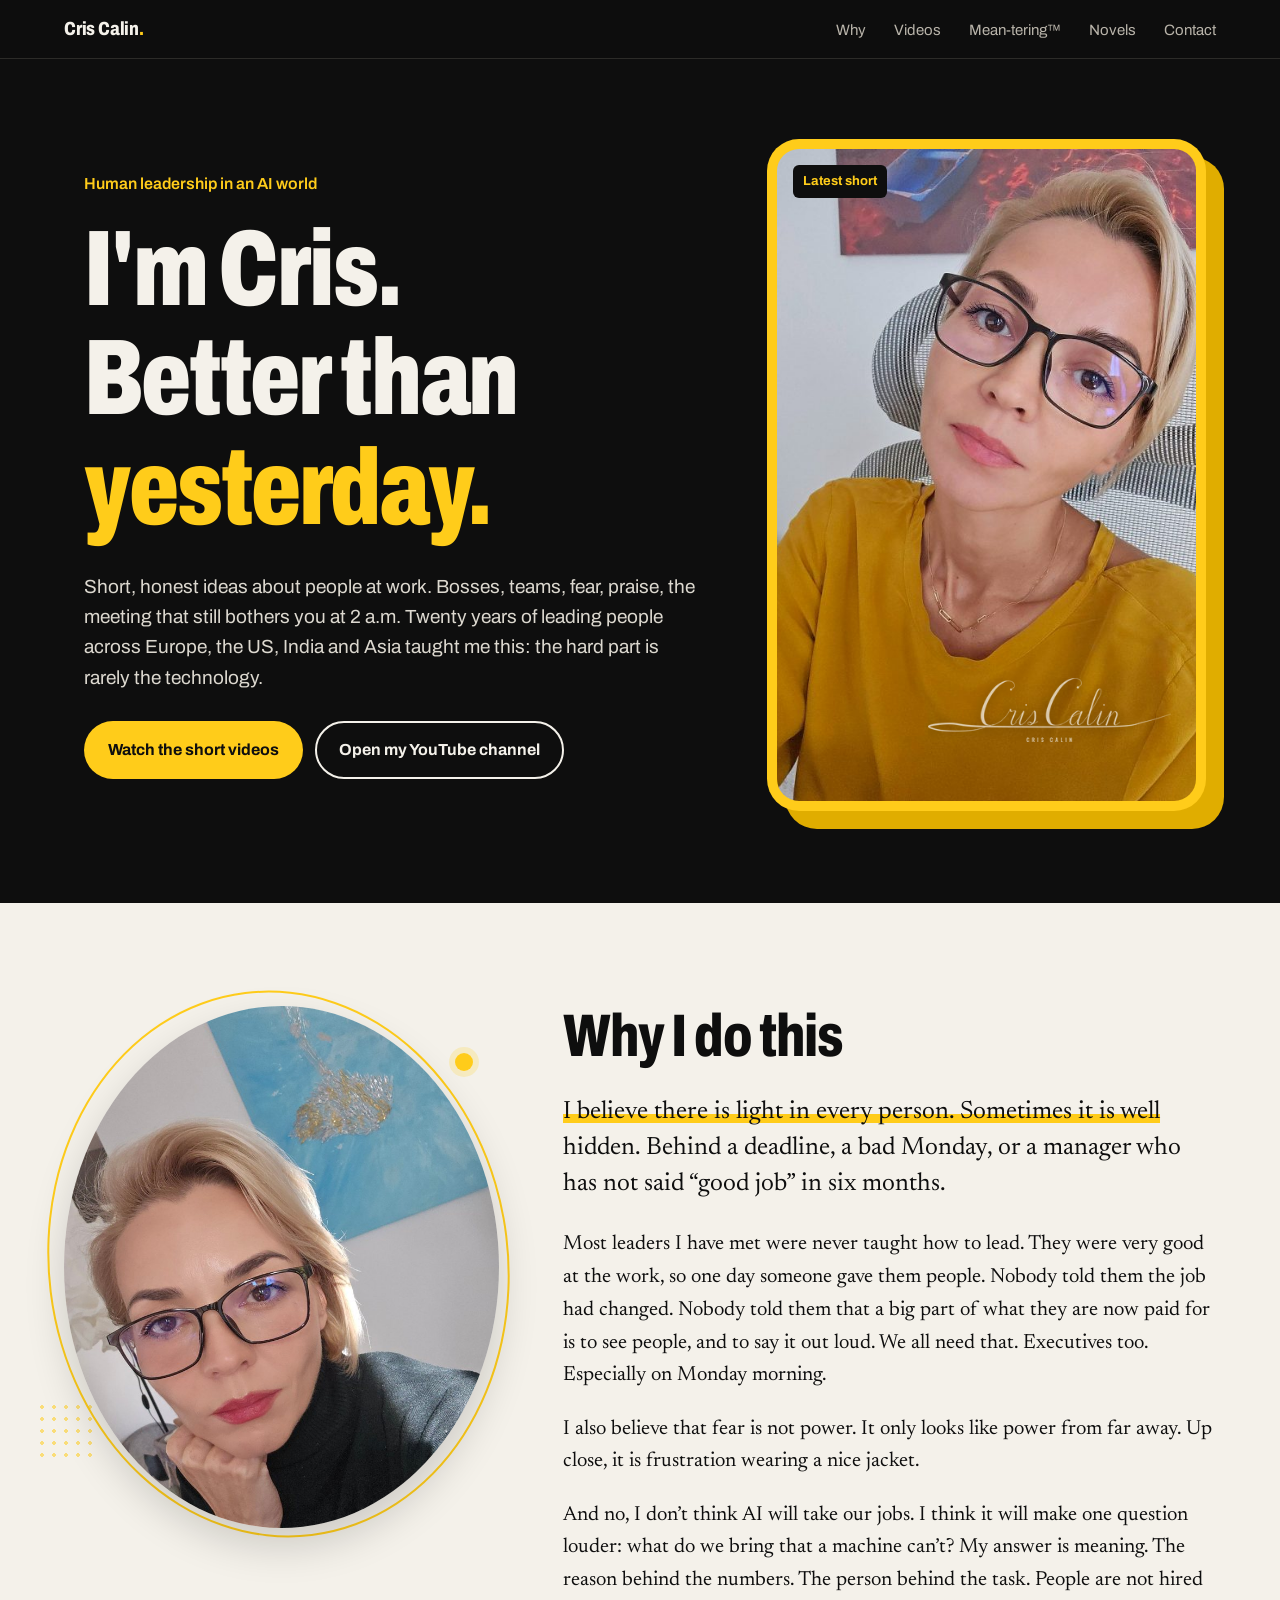
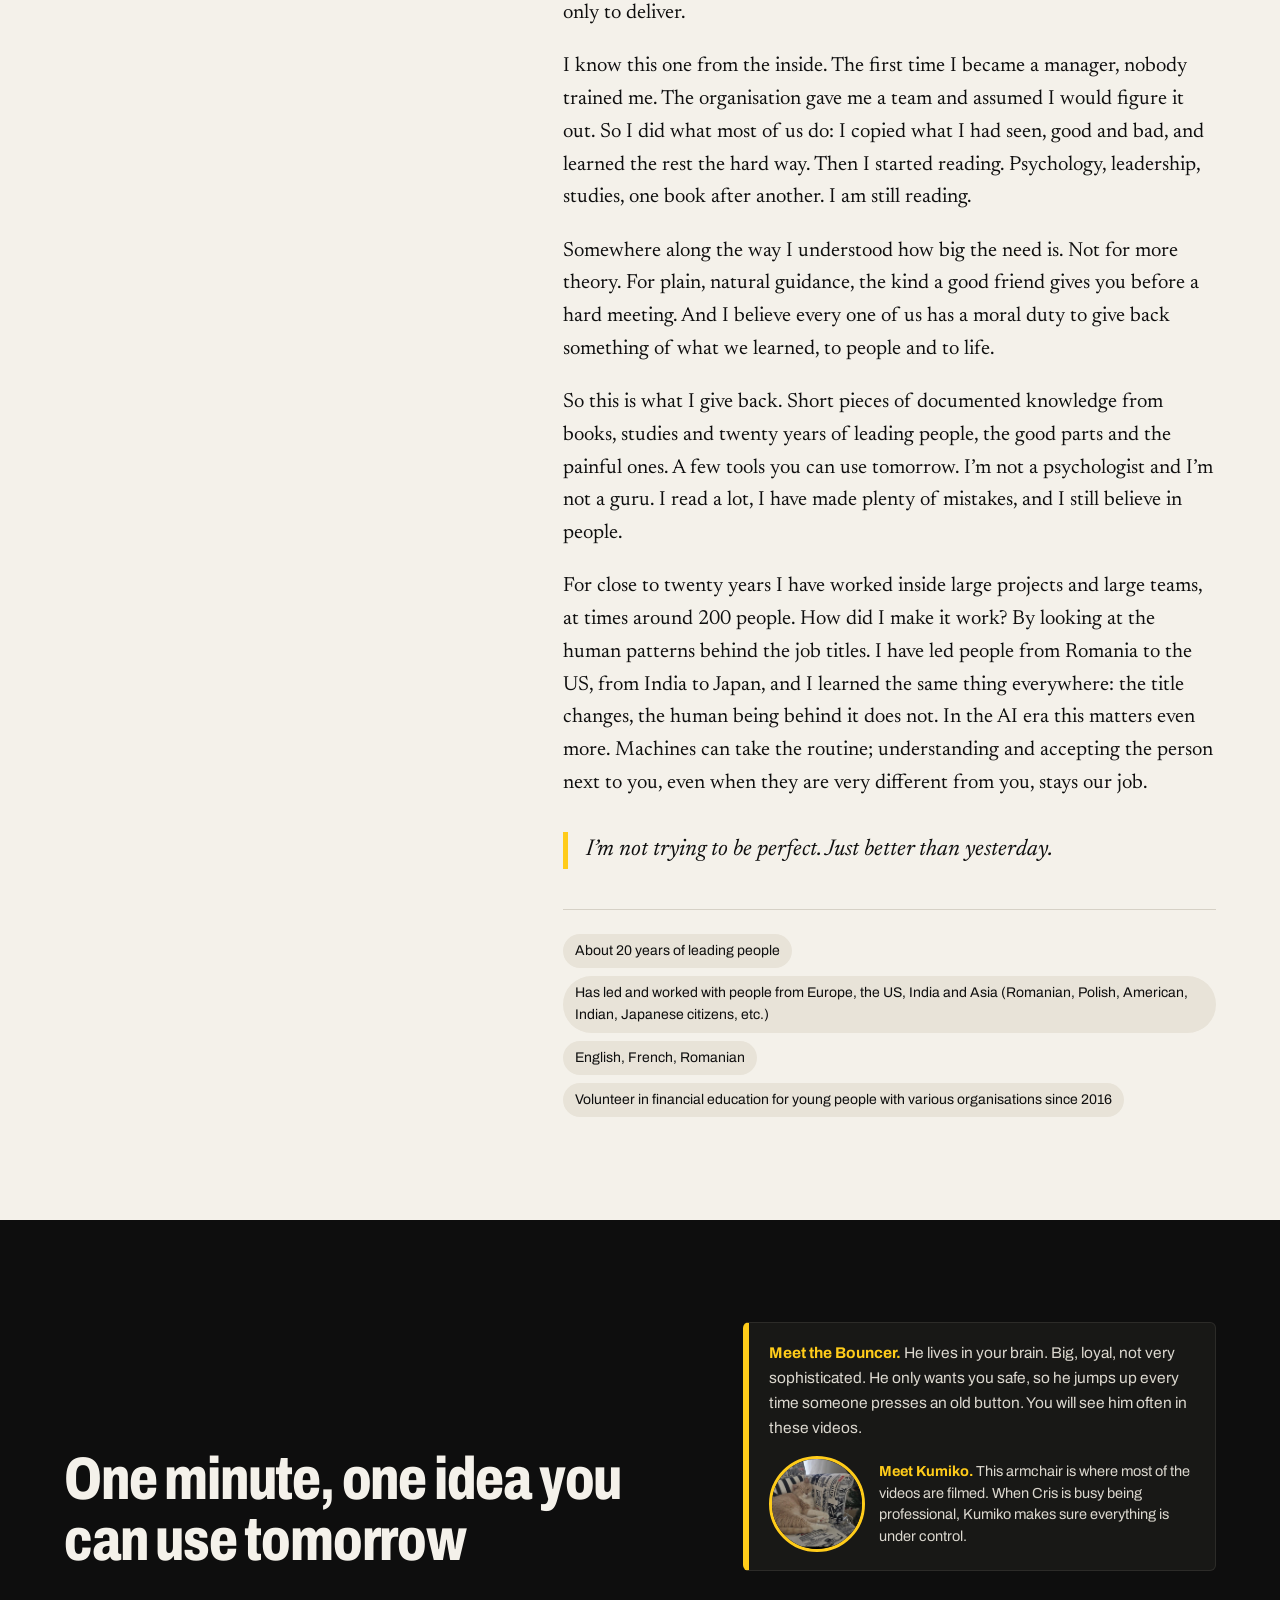
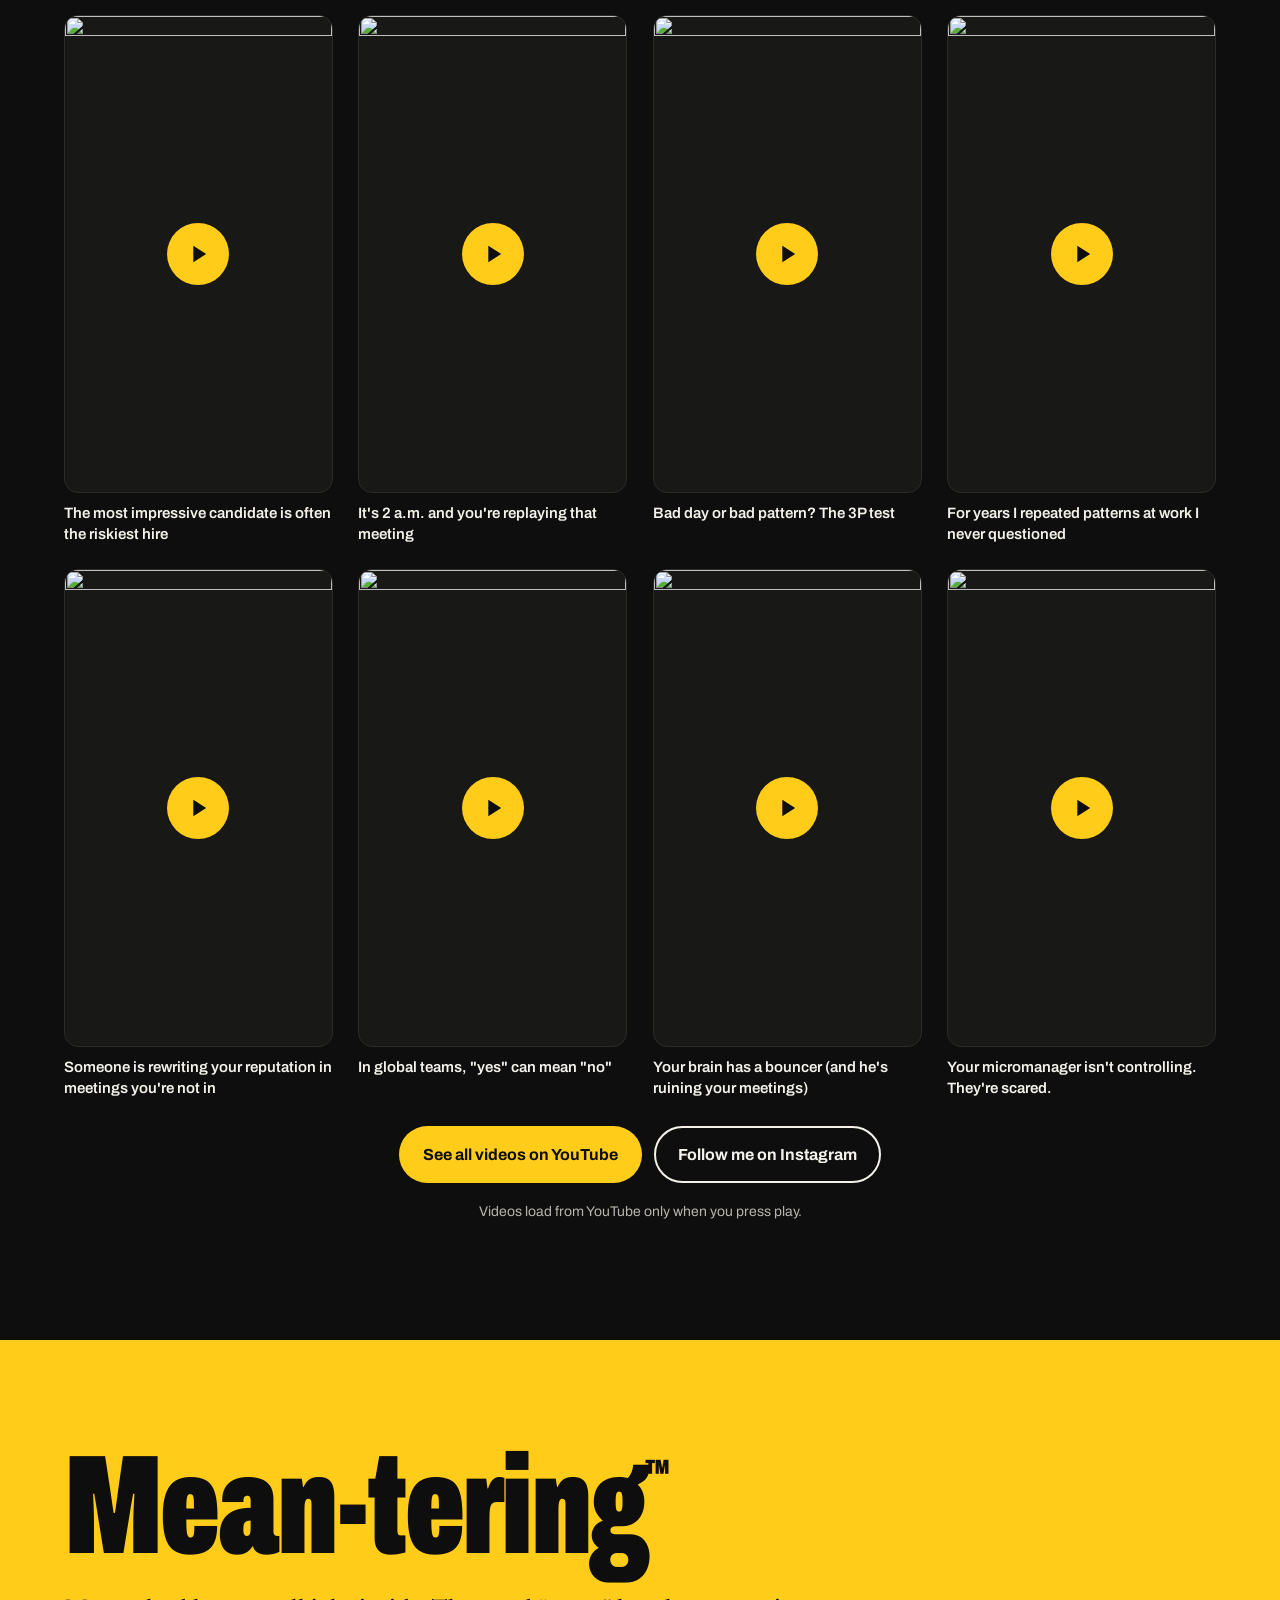
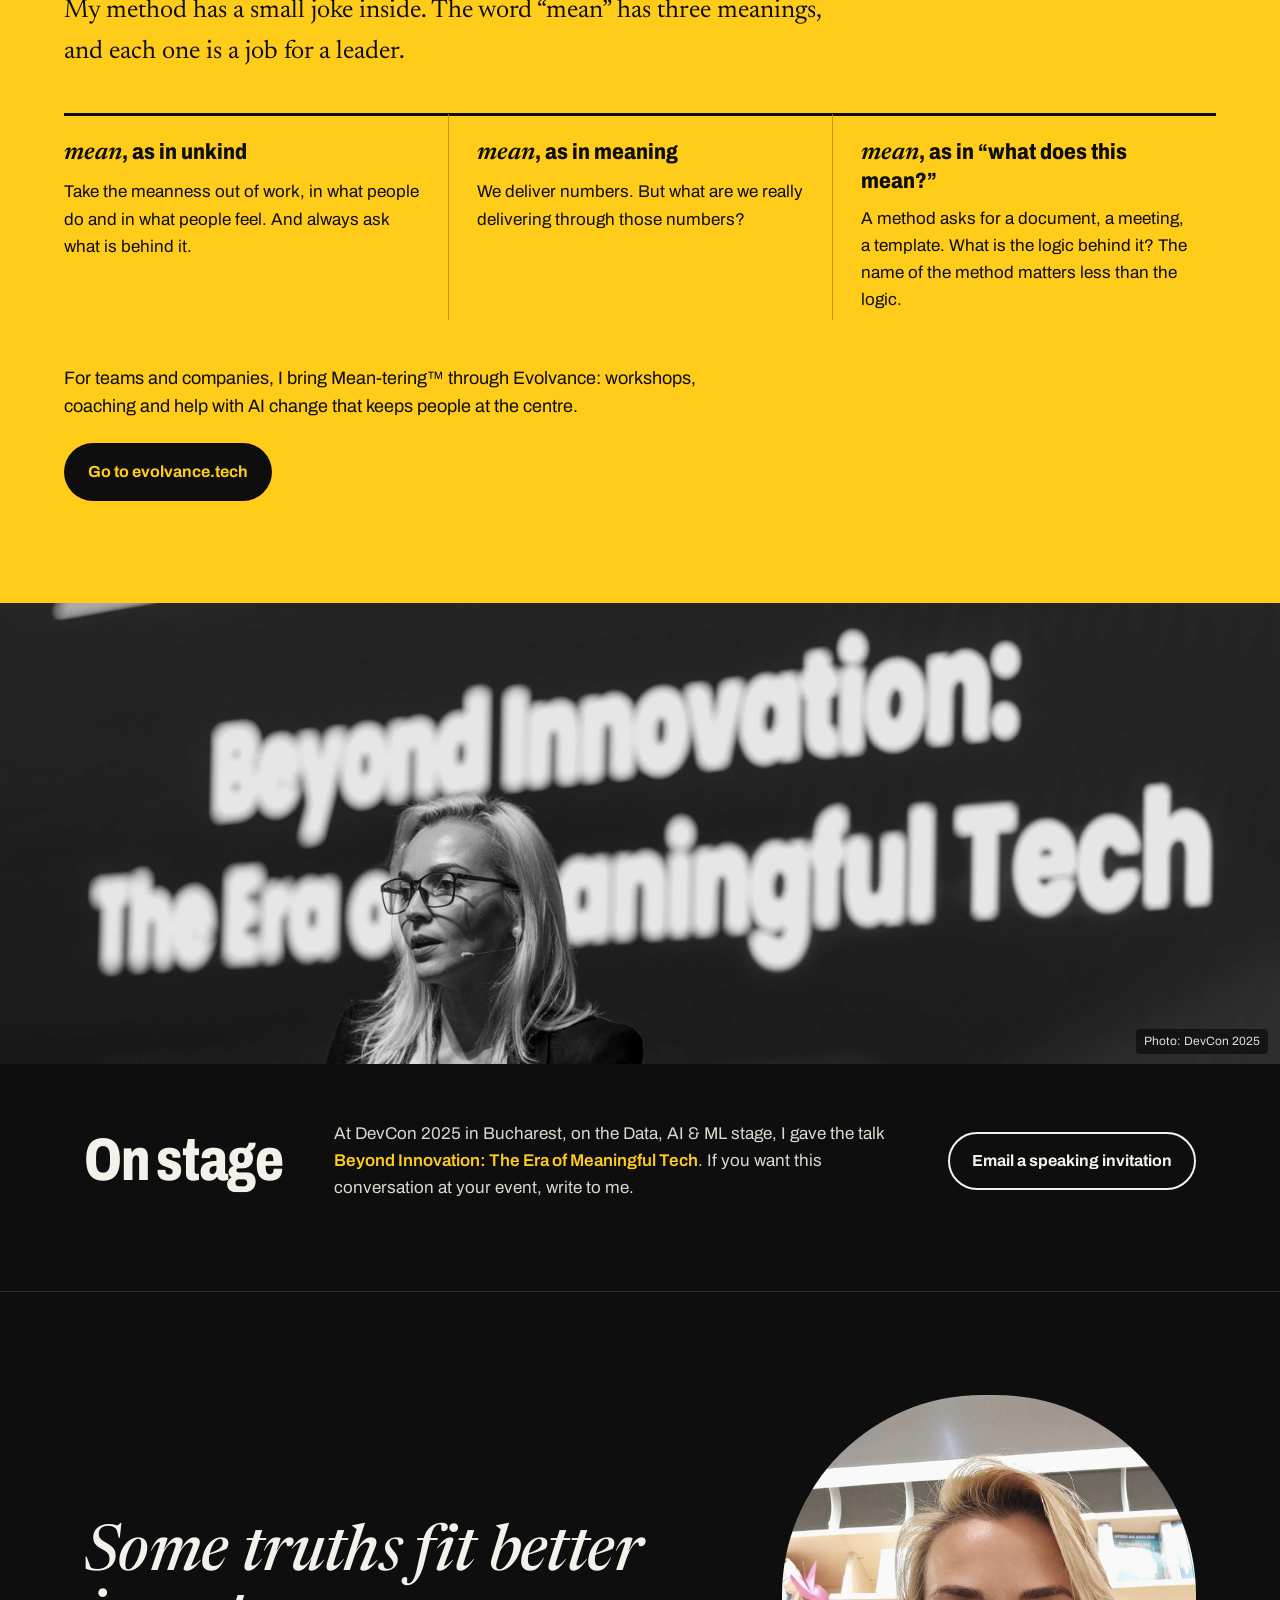
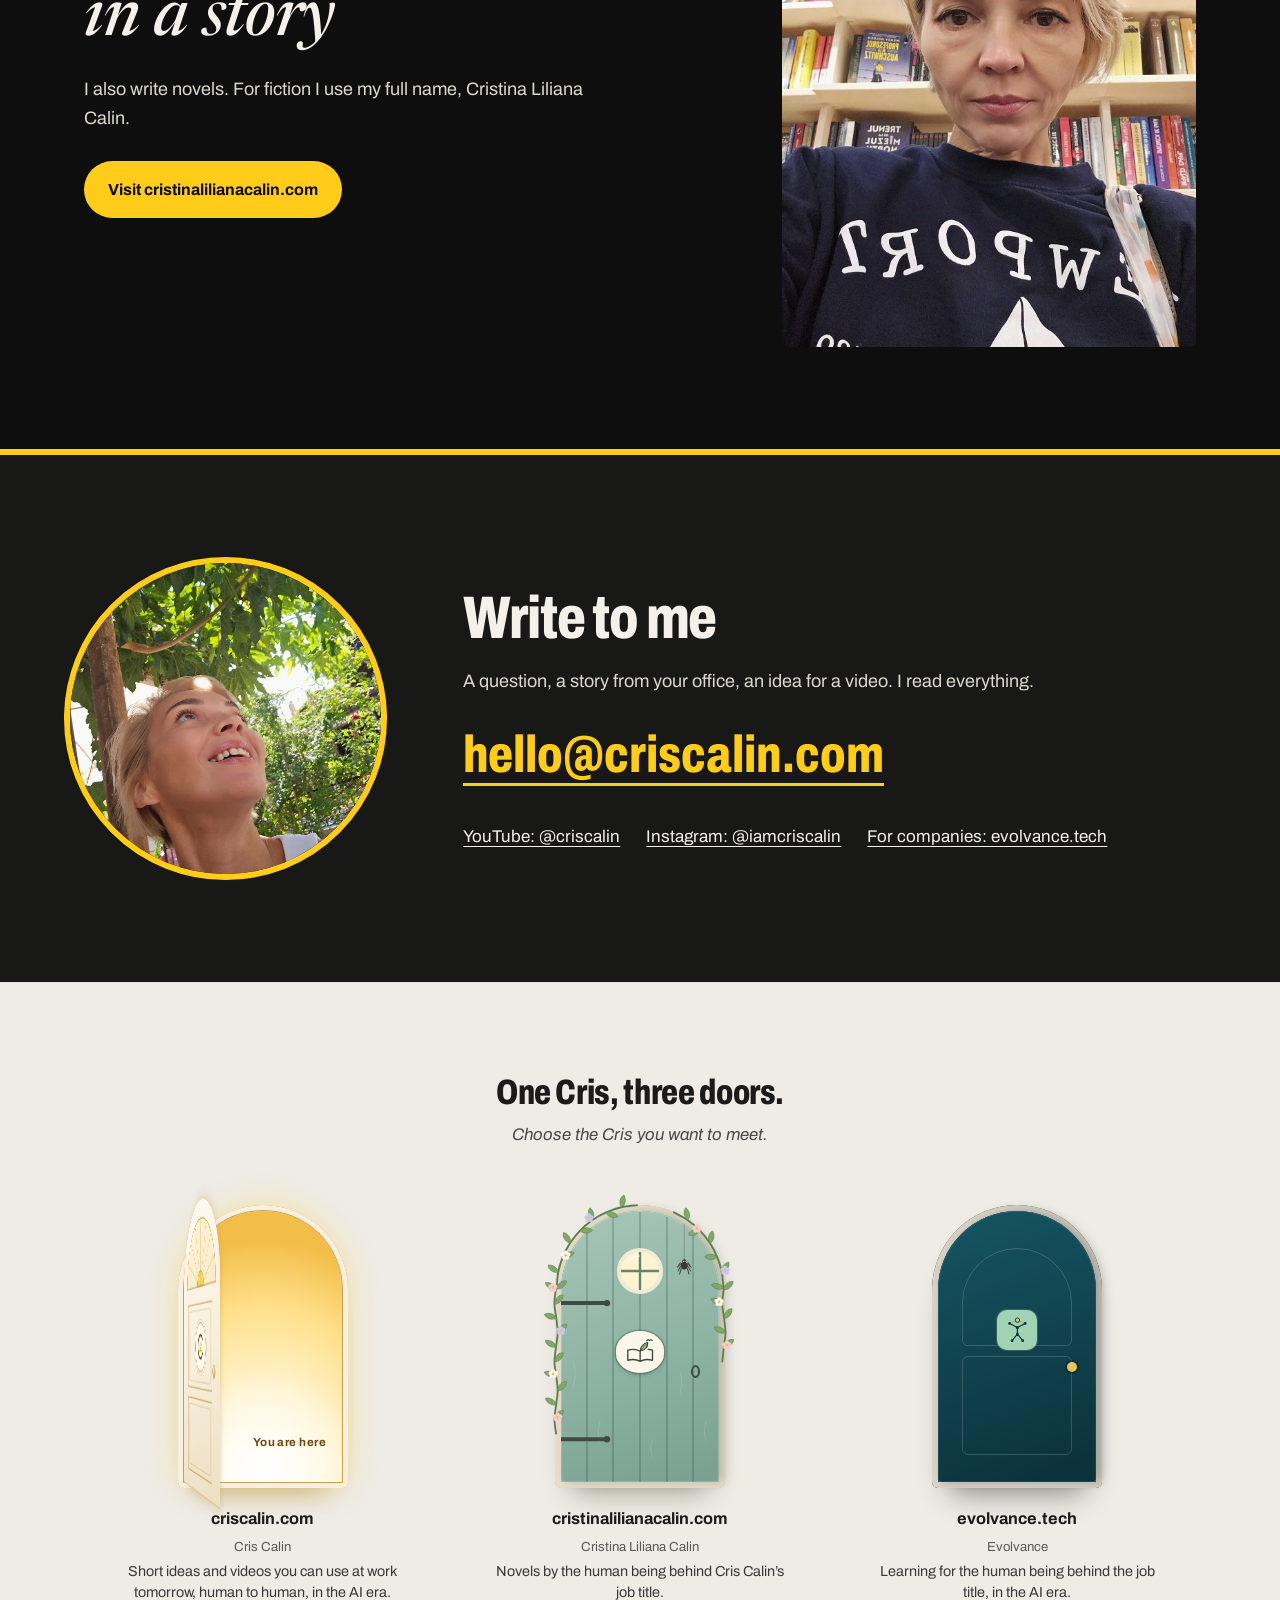
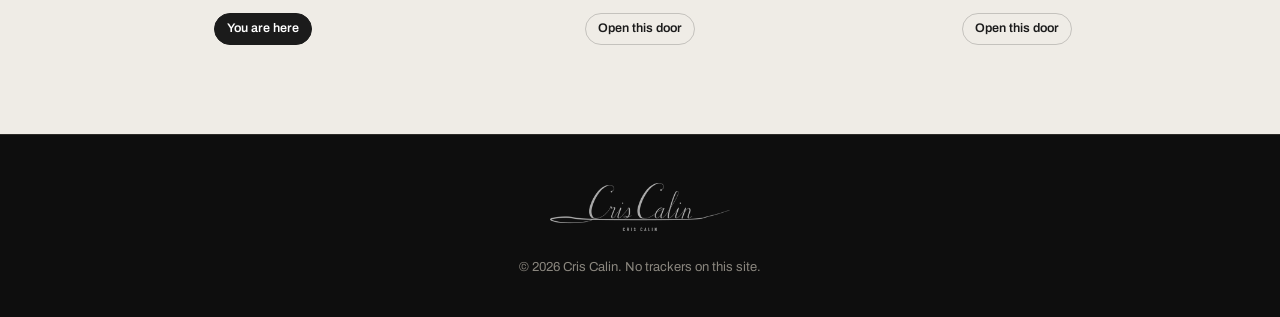
==== index.html @ 23ca0952 "Publish site (approved version, 24.11.2026) Co-Authored-By: Claude Opus 5.5 <noreply@anthropic.com> " ====
<!DOCTYPE html>
<html lang="en">
<head>
<meta charset="utf-8">
<meta name="viewport" content="width=device-width, initial-scale=1">
<title>Cris Calin | Human leadership in an AI world</title>
<meta name="description" content="Short videos and honest ideas about people at work: leaders, teams, fear and validation. By Cris Calin, 20 years of leading people and teams across Europe, the US and Asia.">
<link rel="canonical" href="https://criscalin.com/">
<meta name="theme-color" content="#0e0e0e">
<link rel="icon" href="favicon.svg" type="image/svg+xml">

<meta property="og:type" content="website">
<meta property="og:site_name" content="Cris Calin">
<meta property="og:title" content="I'm Cris. Better than yesterday.">
<meta property="og:description" content="Short videos and honest ideas about people at work, in a world full of AI.">
<meta property="og:url" content="https://criscalin.com/">
<meta property="og:image" content="https://criscalin.com/img/og.jpg">
<meta property="og:image:width" content="1200">
<meta property="og:image:height" content="630">
<meta property="og:image:alt" content="Cris Calin with the line: I'm Cris. Better than yesterday.">
<meta name="twitter:card" content="summary_large_image">
<meta name="twitter:title" content="I'm Cris. Better than yesterday.">
<meta name="twitter:description" content="Short videos and honest ideas about people at work, in a world full of AI.">
<meta name="twitter:image" content="https://criscalin.com/img/og.jpg">

<link rel="preconnect" href="https://fonts.googleapis.com">
<link rel="preconnect" href="https://fonts.gstatic.com" crossorigin>
<link href="https://fonts.googleapis.com/css2?family=Archivo:wdth,wght@62..125,400..900&family=Newsreader:ital,opsz,wght@0,6..72,400..600;1,6..72,400..500&display=swap" rel="stylesheet">
<link rel="stylesheet" href="style.css">
<link rel="preload" as="image" href="img/yellow-glasses-800.jpg">

<script type="application/ld+json">
{
  "@context": "https://schema.org",
  "@type": "Person",
  "name": "Cristina Calin",
  "alternateName": ["Cris Calin", "Cristina Liliana Calin"],
  "url": "https://criscalin.com/",
  "image": "https://criscalin.com/img/yellow-glasses.jpg",
  "email": "mailto:hello@criscalin.com",
  "description": "Writer and speaker on human leadership in an AI world. About 20 years of leading people.",
  "knowsLanguage": ["en", "fr", "ro"],
  "affiliation": {"@type": "Organization", "name": "Evolvance Labs SRL", "url": "https://evolvance.tech/"},
  "sameAs": [
    "https://www.youtube.com/@criscalin",
    "https://www.instagram.com/iamcriscalin",
    "https://cristinalilianacalin.com/"
  ]
}
</script>
<!-- TODO: add LinkedIn profile URL to JSON-LD sameAs and to the contact section -->
</head>
<body>
<a class="skip" href="#main">Skip to content</a>

<header class="top">
  <a class="brand" href="#top" aria-label="Cris Calin, back to top">Cris Calin<span aria-hidden="true">.</span></a>
  <nav aria-label="Main">
    <ul>
      <li><a href="#why">Why</a></li>
      <li><a href="#videos">Videos</a></li>
      <li><a href="#meantering">Mean-tering™</a></li>
      <li><a href="#novels">Novels</a></li>
      <li><a href="#contact">Contact</a></li>
    </ul>
  </nav>
</header>

<main id="main">

  <!-- HERO -->
  <section class="hero" id="top">
    <div class="hero-text">
      <p class="kicker">Human leadership in an AI world</p>
      <h1>
        <span class="l1">I'm Cris.</span>
        <span class="l2">Better than <mark>yesterday.</mark></span>
      </h1>
      <p class="lede">Short, honest ideas about people at work. Bosses, teams, fear, praise, the meeting that still bothers you at 2 a.m. Twenty years of leading people across Europe, the US, India and Asia taught me this: the hard part is rarely the technology.</p>
      <div class="actions">
        <a class="btn btn-y" href="#videos">Watch the short videos</a>
        <a class="btn btn-ghost" href="https://www.youtube.com/@criscalin" rel="noopener">Open my YouTube channel</a>
      </div>
    </div>

    <figure class="frame">
      <img src="img/yellow-glasses-800.jpg"
           srcset="img/yellow-glasses-800.jpg 800w, img/yellow-glasses.jpg 1600w"
           sizes="(max-width: 860px) 86vw, 420px"
           width="800" height="1067"
           alt="Cris Calin in a mustard top and dark glasses, looking at the camera with a calm half-smile">
      <span class="frame-tag" id="latest-tag" aria-hidden="true">Latest short</span>
      <img class="sig" src="img/signature-white.png" alt="Cris Calin, handwritten signature" width="300" height="79">
    </figure>
  </section>

  <!-- WHY -->
  <section class="why" id="why" aria-labelledby="why-h">
    <div class="why-photo">
      <span class="why-dots" aria-hidden="true"></span>
      <img src="img/why-portrait-800.jpg"
           srcset="img/why-portrait-800.jpg 800w, img/why-portrait.jpg 1200w"
           sizes="(max-width: 860px) 90vw, 38vw"
           width="800" height="960" loading="lazy"
           alt="Cris at her desk in glasses and a black turtleneck, chin resting on her hand">
    </div>
    <div class="why-text">
      <h2 id="why-h">Why I do this</h2>
      <div class="prose">
        <p class="first">I believe there is light in every person. Sometimes it is well hidden. Behind a deadline, a bad Monday, or a manager who has not said “good job” in six months.</p>
        <p>Most leaders I have met were never taught how to lead. They were very good at the work, so one day someone gave them people. Nobody told them the job had changed. Nobody told them that a big part of what they are now paid for is to see people, and to say it out loud. We all need that. Executives too. Especially on Monday morning.</p>
        <p>I also believe that fear is not power. It only looks like power from far away. Up close, it is frustration wearing a nice jacket.</p>
        <p>And no, I don’t think AI will take our jobs. I think it will make one question louder: what do we bring that a machine can’t? My answer is meaning. The reason behind the numbers. The person behind the task. People are not hired only to deliver.</p>
        <p>I know this one from the inside. The first time I became a manager, nobody trained me. The organisation gave me a team and assumed I would figure it out. So I did what most of us do: I copied what I had seen, good and bad, and learned the rest the hard way. Then I started reading. Psychology, leadership, studies, one book after another. I am still reading.</p>
        <p>Somewhere along the way I understood how big the need is. Not for more theory. For plain, natural guidance, the kind a good friend gives you before a hard meeting. And I believe every one of us has a moral duty to give back something of what we learned, to people and to life.</p>
        <p>So this is what I give back. Short pieces of documented knowledge from books, studies and twenty years of leading people, the good parts and the painful ones. A few tools you can use tomorrow. I’m not a psychologist and I’m not a guru. I read a lot, I have made plenty of mistakes, and I still believe in people.</p>
        <p>For close to twenty years I have worked inside large projects and large teams, at times around 200 people. How did I make it work? By looking at the human patterns behind the job titles. I have led people from Romania to the US, from India to Japan, and I learned the same thing everywhere: the title changes, the human being behind it does not. In the AI era this matters even more. Machines can take the routine; understanding and accepting the person next to you, even when they are very different from you, stays our job.</p>
        <p class="closing">I’m not trying to be perfect. Just better than yesterday.</p>
      </div>
      <ul class="facts" aria-label="A few facts about Cris">
        <li>About 20 years of leading people</li>
        <li>Has led and worked with people from Europe, the US, India and Asia (Romanian, Polish, American, Indian, Japanese citizens, etc.)</li>
        <li>English, French, Romanian</li>
        <li>Volunteer in financial education for young people with various organisations since 2016</li>
      </ul>
    </div>
  </section>

  <!-- VIDEOS -->
  <section class="videos" id="videos" aria-labelledby="videos-h">
    <div class="videos-head">
      <h2 id="videos-h">One minute, one idea you can use tomorrow</h2>
      <aside class="bouncer" aria-label="About the Bouncer">
        <p><strong>Meet the Bouncer.</strong> He lives in your brain. Big, loyal, not very sophisticated. He only wants you safe, so he jumps up every time someone presses an old button. You will see him often in these videos.</p>
        <figure class="studio-cat"><img src="img/kumiko-studio.jpg" width="900" height="765" loading="lazy" alt="Kumiko, a cream-coloured cat, asleep on the newspaper-print armchair where Cris films her videos"><figcaption><strong>Meet Kumiko.</strong> This armchair is where most of the videos are filmed. When Cris is busy being professional, Kumiko makes sure everything is under control.</figcaption></figure>
      </aside>
    </div>

    <ul class="shorts" id="shorts">
      <!-- Static fallback (works without JavaScript). script.js replaces it with videos.json, refreshed daily. -->
      <li><a class="short-link" href="https://www.youtube.com/shorts/1nL8qBBYz5o"><img src="https://i.ytimg.com/vi/1nL8qBBYz5o/hqdefault.jpg" alt="" loading="lazy" width="480" height="360"><span>The most impressive candidate is often the riskiest hire</span></a></li>
      <li><a class="short-link" href="https://www.youtube.com/shorts/nvuOUR2dVsc"><img src="https://i.ytimg.com/vi/nvuOUR2dVsc/hqdefault.jpg" alt="" loading="lazy" width="480" height="360"><span>It's 2 a.m. and you're replaying that meeting</span></a></li>
      <li><a class="short-link" href="https://www.youtube.com/shorts/ekINMQW9bBo"><img src="https://i.ytimg.com/vi/ekINMQW9bBo/hqdefault.jpg" alt="" loading="lazy" width="480" height="360"><span>Bad day or bad pattern? The 3P test</span></a></li>
      <li><a class="short-link" href="https://www.youtube.com/shorts/28CbKL2Wze0"><img src="https://i.ytimg.com/vi/28CbKL2Wze0/hqdefault.jpg" alt="" loading="lazy" width="480" height="360"><span>For years I repeated patterns at work I never questioned</span></a></li>
      <li><a class="short-link" href="https://www.youtube.com/shorts/x6a2Gt5MdP4"><img src="https://i.ytimg.com/vi/x6a2Gt5MdP4/hqdefault.jpg" alt="" loading="lazy" width="480" height="360"><span>Someone is rewriting your reputation in meetings you're not in</span></a></li>
      <li><a class="short-link" href="https://www.youtube.com/shorts/WK46BZ5yXKE"><img src="https://i.ytimg.com/vi/WK46BZ5yXKE/hqdefault.jpg" alt="" loading="lazy" width="480" height="360"><span>In global teams, "yes" can mean "no"</span></a></li>
      <li><a class="short-link" href="https://www.youtube.com/shorts/HFOwQGXHL4E"><img src="https://i.ytimg.com/vi/HFOwQGXHL4E/hqdefault.jpg" alt="" loading="lazy" width="480" height="360"><span>Your brain has a bouncer (and he's ruining your meetings)</span></a></li>
      <li><a class="short-link" href="https://www.youtube.com/shorts/PtCjaA4wqUM"><img src="https://i.ytimg.com/vi/PtCjaA4wqUM/hqdefault.jpg" alt="" loading="lazy" width="480" height="360"><span>Your micromanager isn't controlling. They're scared.</span></a></li>
    </ul>

    <div class="actions center">
      <a class="btn btn-y" href="https://www.youtube.com/@criscalin" rel="noopener">See all videos on YouTube</a>
      <a class="btn btn-ghost" href="https://www.instagram.com/iamcriscalin" rel="noopener">Follow me on Instagram</a>
    </div>
    <p class="privacy-note">Videos load from YouTube only when you press play.</p>
  </section>

  <!-- MEAN-TERING -->
  <section class="mean" id="meantering" aria-labelledby="mean-h">
   <div class="mean-in">
    <h2 id="mean-h">Mean-tering<sup>™</sup></h2>
    <p class="mean-intro">My method has a small joke inside. The word “mean” has three meanings, and each one is a job for a leader.</p>
    <dl class="mean-list">
      <div>
        <dt><em>mean</em>, as in unkind</dt>
        <dd>Take the meanness out of work, in what people do and in what people feel. And always ask what is behind it.</dd>
      </div>
      <div>
        <dt><em>mean</em>, as in meaning</dt>
        <dd>We deliver numbers. But what are we really delivering through those numbers?</dd>
      </div>
      <div>
        <dt><em>mean</em>, as in “what does this mean?”</dt>
        <dd>A method asks for a document, a meeting, a template. What is the logic behind it? The name of the method matters less than the logic.</dd>
      </div>
    </dl>
    <p class="mean-cta">For teams and companies, I bring Mean-tering™ through Evolvance: workshops, coaching and help with AI change that keeps people at the centre.</p>
    <a class="btn btn-k" href="https://evolvance.tech/" rel="noopener">Go to evolvance.tech</a>
   </div>
  </section>

  <!-- SPEAKING -->
  <section class="stage" aria-labelledby="stage-h">
    <figure>
      <img src="img/devcon-2025-800.jpg"
           srcset="img/devcon-2025-800.jpg 800w, img/devcon-2025.jpg 1600w"
           sizes="100vw" width="800" height="288" loading="lazy"
           alt="Cris on stage, speaking in front of a large screen with the title Beyond Innovation: The Era of Meaningful Tech">
      <figcaption>Photo: DevCon 2025</figcaption>
    </figure>
    <div class="stage-text">
      <h2 id="stage-h">On stage</h2>
      <p>At DevCon 2025 in Bucharest, on the Data, AI &amp; ML stage, I gave the talk <cite>Beyond Innovation: The Era of Meaningful Tech</cite>. If you want this conversation at your event, write to me.</p>
      <a class="btn btn-ghost" href="mailto:hello@criscalin.com?subject=Speaking%20invitation">Email a speaking invitation</a>
    </div>
  </section>

  <!-- NOVELS -->
  <section class="novels" id="novels" aria-labelledby="novels-h">
    <div class="novels-text">
      <h2 id="novels-h">Some truths fit better in a story</h2>
      <p>I also write novels. For fiction I use my full name, Cristina Liliana Calin.</p>
      <!-- TODO: add one or two sentences about the novels (series names, first release) once Cris confirms what can be public -->
      <a class="btn btn-y" href="https://cristinalilianacalin.com/" rel="noopener">Visit cristinalilianacalin.com</a>
    </div>
    <div class="novels-photo">
      <img src="img/bookstore-800.jpg"
           srcset="img/bookstore-800.jpg 800w, img/bookstore.jpg 1600w"
           sizes="(max-width: 860px) 90vw, 34vw"
           width="800" height="1067" loading="lazy"
           alt="Cris in a bookshop, in front of shelves full of books">
    </div>
  </section>

  <!-- CONTACT -->
  <section class="contact" id="contact" aria-labelledby="contact-h">
    <div class="contact-photo">
      <img src="img/tree-smile-800.jpg"
           srcset="img/tree-smile-800.jpg 800w, img/tree-smile.jpg 1600w"
           sizes="(max-width: 860px) 60vw, 26vw"
           width="800" height="1067" loading="lazy"
           alt="Cris outdoors under green leaves, looking up and smiling">
    </div>
    <div class="contact-text">
      <h2 id="contact-h">Write to me</h2>
      <p>A question, a story from your office, an idea for a video. I read everything.</p>
      <p class="mail"><a href="mailto:hello@criscalin.com">hello@criscalin.com</a></p>
      <ul class="contact-links">
        <li><a href="https://www.youtube.com/@criscalin" rel="noopener">YouTube: @criscalin</a></li>
        <li><a href="https://www.instagram.com/iamcriscalin" rel="noopener">Instagram: @iamcriscalin</a></li>
        <li><a href="https://evolvance.tech/" rel="noopener">For companies: evolvance.tech</a></li>
      </ul>
      <!-- TODO: newsletter sign-up (strategy funnel: video → newsletter). Add the form or link once the newsletter platform is chosen. -->
    </div>
  </section>

</main>

<section class="doors" aria-labelledby="doors-h"><div class="doors-in"><h2 id="doors-h" class="doors-h">One Cris, three doors.</h2><p class="doors-sub">Choose the Cris you want to meet.</p><ul class="doors-row"><li class="door door-criscalin is-here"><a href="https://criscalin.com/" aria-current="page"><span class="door-frame"><span class="door-inside"><span class="door-light"></span><span class="door-here">You are here</span></span><span class="door-leaf"><svg class="door-art" viewBox="0 0 158 271" preserveAspectRatio="none" aria-hidden="true" focusable="false"><g fill="none" stroke="currentColor" stroke-width=".9"><path d="M17 80A62 62 0 0 1 141 80Z" class="fan"/><g stroke-width=".6" opacity=".8"><path d="M79 80L134.4 57.0"/><path d="M79 80L121.4 37.6"/><path d="M79 80L102.0 24.6"/><path d="M79 80L79.0 20.0"/><path d="M79 80L56.0 24.6"/><path d="M79 80L36.6 37.6"/><path d="M79 80L23.6 57.0"/></g><path d="M65 80a14 14 0 0 1 28 0Z" class="sun"/><rect x="22" y="96" width="104" height="78" rx="2"/><rect x="28" y="102" width="92" height="66" rx="1" stroke-width=".5" opacity=".7"/><rect x="22" y="184" width="104" height="70" rx="2"/><rect x="28" y="190" width="92" height="58" rx="1" stroke-width=".5" opacity=".7"/></g></svg><span class="door-panel"></span><span class="door-panel"></span><span class="dm dm-c"><svg viewBox="0 0 40 40" aria-hidden="true" focusable="false"><path class="arc" d="M29.6 12.2C27.4 9.6 24 8 20.3 8 13.4 8 8 13.5 8 20.2S13.5 32.3 20.3 32.3c3.7 0 7-1.6 9.3-4.3l1.3-1"/><path class="hz" d="M14.6 24.6h11.6"/><path class="sun" d="M16.9 24.6a3.6 3.6 0 0 1 7.2 0z"/><path class="rays" d="M20.5 16.3v1.8M15.9 18.3l1.2 1.2M25.1 18.3l-1.2 1.2"/></svg></span><span class="door-knob"></span></span></span><span class="door-label"><strong>criscalin.com</strong><span class="door-name">Cris Calin</span><span class="door-desc">Short ideas and videos you can use at work tomorrow, human to human, in the AI era.</span><span class="door-state">You are here</span></span></a></li><li class="door door-cristinalilianacalin"><a href="https://cristinalilianacalin.com/"><span class="door-frame"><span class="door-inside"><span class="door-light"></span><span class="door-here">You are here</span></span><span class="door-leaf"><svg class="door-art" viewBox="0 0 158 271" preserveAspectRatio="none" aria-hidden="true" focusable="false"><g class="planks" fill="none"><path d="M26 21.4V271"/><path d="M52 5.8V271"/><path d="M79 1.0V271"/><path d="M106 5.8V271"/><path d="M132 21.4V271"/></g><g class="grain" fill="none"><path d="M12 150c3 8 3 18 0 26M39 210c-2 9-2 15 0 22M66 120c3 7 3 13 0 20M92 228c-3 6-3 12 0 18M119 160c2 8 2 14 0 22M145 210c-2 7-2 13 0 20"/></g><g class="hinge"><path d="M0 92h46"/><circle cx="46" cy="92" r="3.2"/><path d="M0 228h46"/><circle cx="46" cy="228" r="3.2"/></g><g class="window"><circle cx="79" cy="60" r="21" class="glass"/><path d="M79 39v42M58 60h42" class="bars"/><circle cx="79" cy="60" r="21" class="rim"/><path d="M68 50c3-4 7-5 10-5" class="glint"/></g></svg><span class="door-panel"></span><span class="door-panel"></span><span class="dm dm-n"><svg viewBox="0 0 40 40" aria-hidden="true" focusable="false"><path class="pg" d="M20 31c-4-2.2-9-2.6-14-1.2V18.2c5-1.4 10-1 14 1.4M20 31c4-2.2 9-2.6 14-1.2V18.2c-1.6-.5-3.4-.7-5-.7M20 19.6V31"/><path class="lf" d="M20 19.4c.4-4.6 3.4-8.4 8.6-10 .4 5-2.8 8.8-8.6 10z"/><path class="rib" d="M20.6 18.8c2-2.9 4.2-5.1 7-7.6"/><path class="bird" d="M27.5 7.4c1-.9 2.3-1 3.1-.1.9-.8 2.1-.9 3.1-.3"/></svg></span><span class="door-knob"></span></span><svg class="door-deco" viewBox="0 0 170 283" aria-hidden="true" focusable="false"><g class="vine vine-l"><path class="stem" d="M3.5 226.0C3.2 223.7 1.9 216.7 1.9 212.0C1.9 207.3 3.0 202.7 3.5 198.0C4.0 193.3 5.1 188.7 5.1 184.0C5.1 179.3 4.1 174.7 3.6 170.0C3.0 165.3 1.9 160.7 1.9 156.0C1.9 151.3 2.9 146.7 3.4 142.0C3.9 137.3 5.0 132.7 5.1 128.0C5.1 123.3 4.2 118.7 3.7 114.0C3.1 109.3 2.0 104.7 1.9 100.0C1.8 95.3 2.9 88.5 3.3 86.0C3.6 83.5 3.6 87.7 4.0 85.0C4.4 82.3 4.5 74.6 5.5 69.5C6.5 64.5 8.0 59.4 9.9 54.7C11.8 49.9 14.3 45.2 17.1 40.9C19.9 36.6 23.2 32.4 26.7 28.7C30.3 25.0 34.3 21.6 38.5 18.6C42.8 15.7 47.3 13.1 52.1 11.0C56.8 8.9 61.8 7.2 66.8 6.1C71.8 4.9 79.6 4.4 82.2 4.0"/><g class="leaves"><path d="M0 0c3-4 9-5 12-2-3 4-9 5-12 2z" transform="translate(1.9 212.0) rotate(-35)"/><path d="M0 0c3-4 9-5 12-2-3 4-9 5-12 2z" transform="translate(3.5 198.0) rotate(-138)"/><path d="M0 0c3-4 9-5 12-2-3 4-9 5-12 2z" transform="translate(5.1 184.0) rotate(-35)"/><path d="M0 0c3-4 9-5 12-2-3 4-9 5-12 2z" transform="translate(3.6 170.0) rotate(-152)"/><path d="M0 0c3-4 9-5 12-2-3 4-9 5-12 2z" transform="translate(1.9 156.0) rotate(-35)"/><path d="M0 0c3-4 9-5 12-2-3 4-9 5-12 2z" transform="translate(3.4 142.0) rotate(-138)"/><path d="M0 0c3-4 9-5 12-2-3 4-9 5-12 2z" transform="translate(5.1 128.0) rotate(-34)"/><path d="M0 0c3-4 9-5 12-2-3 4-9 5-12 2z" transform="translate(3.7 114.0) rotate(-151)"/><path d="M0 0c3-4 9-5 12-2-3 4-9 5-12 2z" transform="translate(1.9 100.0) rotate(-36)"/><path d="M0 0c3-4 9-5 12-2-3 4-9 5-12 2z" transform="translate(3.3 86.0) rotate(-137)"/><path d="M0 0c3-4 9-5 12-2-3 4-9 5-12 2z" transform="translate(4.0 85.0) rotate(-27)"/><path d="M0 0c3-4 9-5 12-2-3 4-9 5-12 2z" transform="translate(5.5 69.5) rotate(-134)"/><path d="M0 0c3-4 9-5 12-2-3 4-9 5-12 2z" transform="translate(9.9 54.7) rotate(-13)"/><path d="M0 0c3-4 9-5 12-2-3 4-9 5-12 2z" transform="translate(17.1 40.9) rotate(-112)"/><path d="M0 0c3-4 9-5 12-2-3 4-9 5-12 2z" transform="translate(26.7 28.7) rotate(9)"/><path d="M0 0c3-4 9-5 12-2-3 4-9 5-12 2z" transform="translate(38.5 18.6) rotate(-90)"/><path d="M0 0c3-4 9-5 12-2-3 4-9 5-12 2z" transform="translate(52.1 11.0) rotate(31)"/><path d="M0 0c3-4 9-5 12-2-3 4-9 5-12 2z" transform="translate(66.8 6.1) rotate(-68)"/></g><g class="fl-a" transform="translate(4.9 210.0)"><circle cx="0" cy="-2.6" r="2"/><circle cx="2.5" cy="-.8" r="2"/><circle cx="1.6" cy="2.1" r="2"/><circle cx="-1.6" cy="2.1" r="2"/><circle cx="-2.5" cy="-.8" r="2"/><circle class="fl-mid" r="1.3"/></g><g class="fl-b" transform="translate(0.6 168.0)"><circle cx="0" cy="-2.6" r="2"/><circle cx="2.5" cy="-.8" r="2"/><circle cx="1.6" cy="2.1" r="2"/><circle cx="-1.6" cy="2.1" r="2"/><circle cx="-2.5" cy="-.8" r="2"/><circle class="fl-mid" r="1.3"/></g><g class="fl-c" transform="translate(8.1 126.0)"><circle cx="0" cy="-2.6" r="2"/><circle cx="2.5" cy="-.8" r="2"/><circle cx="1.6" cy="2.1" r="2"/><circle cx="-1.6" cy="2.1" r="2"/><circle cx="-2.5" cy="-.8" r="2"/><circle class="fl-mid" r="1.3"/></g><g class="fl-a" transform="translate(0.3 84.0)"><circle cx="0" cy="-2.6" r="2"/><circle cx="2.5" cy="-.8" r="2"/><circle cx="1.6" cy="2.1" r="2"/><circle cx="-1.6" cy="2.1" r="2"/><circle cx="-2.5" cy="-.8" r="2"/><circle class="fl-mid" r="1.3"/></g><g class="fl-b" transform="translate(12.9 52.7)"><circle cx="0" cy="-2.6" r="2"/><circle cx="2.5" cy="-.8" r="2"/><circle cx="1.6" cy="2.1" r="2"/><circle cx="-1.6" cy="2.1" r="2"/><circle cx="-2.5" cy="-.8" r="2"/><circle class="fl-mid" r="1.3"/></g><g class="fl-c" transform="translate(35.5 16.6)"><circle cx="0" cy="-2.6" r="2"/><circle cx="2.5" cy="-.8" r="2"/><circle cx="1.6" cy="2.1" r="2"/><circle cx="-1.6" cy="2.1" r="2"/><circle cx="-2.5" cy="-.8" r="2"/><circle class="fl-mid" r="1.3"/></g></g><g class="vine vine-r"><path class="stem" d="M164.9 156.0C165.2 153.7 165.9 146.7 166.4 142.0C166.9 137.3 168.0 132.7 168.1 128.0C168.1 123.3 167.2 118.7 166.7 114.0C166.1 109.3 165.0 104.7 164.9 100.0C164.8 95.3 166.1 88.5 166.3 86.0C166.5 83.5 166.3 87.7 166.0 85.0C165.7 82.3 165.5 74.6 164.5 69.5C163.5 64.5 162.0 59.4 160.1 54.7C158.2 49.9 155.7 45.2 152.9 40.9C150.1 36.6 146.8 32.4 143.3 28.7C139.7 25.0 135.7 21.6 131.5 18.6C127.2 15.7 120.2 12.3 117.9 11.0"/><g class="leaves"><path d="M0 0c3-4 9-5 12-2-3 4-9 5-12 2z" transform="translate(166.4 142.0) rotate(-28)"/><path d="M0 0c3-4 9-5 12-2-3 4-9 5-12 2z" transform="translate(168.1 128.0) rotate(-144)"/><path d="M0 0c3-4 9-5 12-2-3 4-9 5-12 2z" transform="translate(166.7 114.0) rotate(-41)"/><path d="M0 0c3-4 9-5 12-2-3 4-9 5-12 2z" transform="translate(164.9 100.0) rotate(-146)"/><path d="M0 0c3-4 9-5 12-2-3 4-9 5-12 2z" transform="translate(166.3 86.0) rotate(-31)"/><path d="M0 0c3-4 9-5 12-2-3 4-9 5-12 2z" transform="translate(166.0 85.0) rotate(-151)"/><path d="M0 0c3-4 9-5 12-2-3 4-9 5-12 2z" transform="translate(164.5 69.5) rotate(-46)"/><path d="M0 0c3-4 9-5 12-2-3 4-9 5-12 2z" transform="translate(160.1 54.7) rotate(-167)"/><path d="M0 0c3-4 9-5 12-2-3 4-9 5-12 2z" transform="translate(152.9 40.9) rotate(-68)"/><path d="M0 0c3-4 9-5 12-2-3 4-9 5-12 2z" transform="translate(143.3 28.7) rotate(-189)"/><path d="M0 0c3-4 9-5 12-2-3 4-9 5-12 2z" transform="translate(131.5 18.6) rotate(-90)"/></g><g class="fl-a" transform="translate(169.4 140.0)"><circle cx="0" cy="-2.6" r="2"/><circle cx="2.5" cy="-.8" r="2"/><circle cx="1.6" cy="2.1" r="2"/><circle cx="-1.6" cy="2.1" r="2"/><circle cx="-2.5" cy="-.8" r="2"/><circle class="fl-mid" r="1.3"/></g><g class="fl-b" transform="translate(161.9 98.0)"><circle cx="0" cy="-2.6" r="2"/><circle cx="2.5" cy="-.8" r="2"/><circle cx="1.6" cy="2.1" r="2"/><circle cx="-1.6" cy="2.1" r="2"/><circle cx="-2.5" cy="-.8" r="2"/><circle class="fl-mid" r="1.3"/></g><g class="fl-c" transform="translate(167.5 67.5)"><circle cx="0" cy="-2.6" r="2"/><circle cx="2.5" cy="-.8" r="2"/><circle cx="1.6" cy="2.1" r="2"/><circle cx="-1.6" cy="2.1" r="2"/><circle cx="-2.5" cy="-.8" r="2"/><circle class="fl-mid" r="1.3"/></g><g class="fl-a" transform="translate(140.3 26.7)"><circle cx="0" cy="-2.6" r="2"/><circle cx="2.5" cy="-.8" r="2"/><circle cx="1.6" cy="2.1" r="2"/><circle cx="-1.6" cy="2.1" r="2"/><circle cx="-2.5" cy="-.8" r="2"/><circle class="fl-mid" r="1.3"/></g></g><g class="spider"><path class="silk" d="M128 22V58"/><g transform="translate(128 62)"><g class="legs"><path d="M0 0l-4 -2l-2.0 4"/><path d="M0 0l-4.5 0l-2.2 2"/><path d="M0 0l-4 2l-2.0 4"/><path d="M0 0l-3 3.5l-1.5 5.5"/><path d="M0 0l4 -2l2.0 4"/><path d="M0 0l4.5 0l2.2 2"/><path d="M0 0l4 2l2.0 4"/><path d="M0 0l3 3.5l1.5 5.5"/></g><ellipse rx="3.2" ry="3.6" cy="1"/><circle cy="-3.2" r="2.1"/><circle class="eye" cx="-.8" cy="-3.5" r=".55"/><circle class="eye" cx=".8" cy="-3.5" r=".55"/></g></g></svg></span><span class="door-label"><strong>cristinaliliana<wbr>calin<wbr>.com</strong><span class="door-name">Cristina Liliana Calin</span><span class="door-desc">Novels by the human being behind Cris Calin&#8217;s job title.</span><span class="door-state">Open this door</span></span></a></li><li class="door door-evolvance"><a href="https://evolvance.tech/"><span class="door-frame"><span class="door-inside"><span class="door-light"></span><span class="door-here">You are here</span></span><span class="door-leaf"><span class="door-panel"></span><span class="door-panel"></span><span class="dm dm-e"><svg viewBox="0 0 40 40" aria-hidden="true" focusable="false"><path class="faint" d="M10.5 11.5L20 7.5l9.5 4"/><path class="ln" d="M20 16.5l-9.5-5M20 16.5l9.5-5M20 16.5v8M20 24.5l-6.5 8M20 24.5l6.5 8"/><circle class="hd" cx="20" cy="7.5" r="2.7"/><g class="nd"><circle cx="20" cy="16.5" r="1.9"/><circle cx="10.5" cy="11.5" r="1.7"/><circle cx="29.5" cy="11.5" r="1.7"/><circle cx="20" cy="24.5" r="1.7"/><circle cx="13.5" cy="32.5" r="1.7"/><circle cx="26.5" cy="32.5" r="1.7"/></g></svg></span><span class="door-knob"></span></span></span><span class="door-label"><strong>evolvance.tech</strong><span class="door-name">Evolvance</span><span class="door-desc">Learning for the human being behind the job title, in the AI era.</span><span class="door-state">Open this door</span></span></a></li></ul></div></section>
<footer class="foot">
  <img class="foot-sig" src="img/signature-white.png" alt="Cris Calin" width="300" height="79" loading="lazy">
  <p class="small">© 2026 Cris Calin. No trackers on this site.</p>
</footer>

<script src="script.js" defer></script>
</body>
</html>
---- style.css ----
/* criscalin.com: black + yellow, Archivo (voice) + Newsreader (prose) */
:root{
  --k:#0e0e0e;
  --k2:#181816;
  --y:#ffcc1a;
  --y-deep:#e0ad00;
  --paper:#f4f1ea;
  --muted:#b9b4aa;
  --line:#2c2b28;
  --display:"Archivo", system-ui, sans-serif;
  --serif:"Newsreader", Georgia, serif;
  --pad:clamp(20px, 5vw, 72px);
  --max:1240px;
}
*{box-sizing:border-box}
html{scroll-behavior:smooth;-webkit-text-size-adjust:100%}
body{margin:0;background:var(--k);color:var(--paper);font:400 17px/1.6 var(--display);font-variation-settings:"wdth" 100}
img{display:block;max-width:100%;height:auto}
a{color:inherit}
h1,h2{font-family:var(--display);line-height:1.02;margin:0;letter-spacing:-.02em}
h2{font-size:clamp(34px,5vw,60px);font-weight:800;font-variation-settings:"wdth" 75}
p{margin:0 0 1em}

:focus-visible{outline:3px solid var(--y);outline-offset:3px;border-radius:2px}
.mean :focus-visible{outline-color:var(--k)}

.skip{position:absolute;left:-999px;top:8px;background:var(--y);color:var(--k);padding:10px 14px;z-index:20;font-weight:700}
.skip:focus{left:8px}

/* header */
.top{position:sticky;top:0;z-index:10;display:flex;align-items:center;justify-content:space-between;gap:16px;padding:14px var(--pad);background:rgba(14,14,14,.92);backdrop-filter:blur(8px);border-bottom:1px solid var(--line)}
.brand{font-weight:800;font-size:19px;text-decoration:none;font-variation-settings:"wdth" 80;letter-spacing:-.01em}
.brand span{color:var(--y)}
.top ul{list-style:none;display:flex;gap:clamp(12px,2.2vw,28px);margin:0;padding:0}
.top nav a{text-decoration:none;font-size:15px;color:var(--muted);padding:6px 0;border-bottom:2px solid transparent}
.top nav a:hover{color:var(--paper);border-bottom-color:var(--y)}

/* buttons */
.actions{display:flex;flex-wrap:wrap;gap:12px;margin-top:28px}
.actions.center{justify-content:center}
.btn{display:inline-block;text-decoration:none;font-weight:700;font-size:16px;padding:14px 22px;border-radius:999px;border:2px solid transparent;transition:transform .15s ease,background-color .15s ease}
.btn:hover{transform:translateY(-2px)}
.btn-y{background:var(--y);color:var(--k)}
.btn-y:hover{background:#ffd84d}
.btn-ghost{border-color:var(--paper);color:var(--paper)}
.btn-ghost:hover{background:var(--paper);color:var(--k)}
.btn-k{background:var(--k);color:var(--y)}
.btn-k:hover{background:#2a2925}

/* hero */
.hero{max-width:var(--max);margin:0 auto;padding:clamp(40px,7vw,96px) var(--pad) clamp(56px,8vw,110px);display:grid;grid-template-columns:1.25fr .85fr;gap:clamp(32px,6vw,90px);align-items:center}
.kicker{color:var(--y);font-weight:600;font-size:16px;margin-bottom:18px}
.hero h1{font-size:clamp(46px,8.4vw,112px);font-weight:850}
.hero h1 span{display:block}
.hero .l1{font-variation-settings:"wdth" 70}
.hero .l2{font-variation-settings:"wdth" 70}
.hero mark{background:none;color:var(--y)}
.lede{margin-top:28px;max-width:34em;font-size:clamp(17px,1.5vw,19px);color:#dcd8cf}

/* the memorable element: a 9:16 "video frame" with the R1 signature writing itself in */
.frame{position:relative;margin:0;aspect-ratio:9/14;overflow:hidden;border-radius:22px;background:var(--y);box-shadow:0 0 0 10px var(--y), 18px 18px 0 10px var(--y-deep)}
.frame>img:first-child{width:100%;height:100%;object-fit:cover;object-position:50% 25%}
.frame-tag{position:absolute;top:16px;left:16px;background:var(--k);color:var(--y);font-size:13px;font-weight:700;padding:6px 10px;border-radius:6px}
.frame .sig{position:absolute;right:6%;bottom:9%;width:58%;opacity:.9;filter:drop-shadow(0 2px 6px rgba(0,0,0,.55));clip-path:inset(0 100% 0 0);animation:write 2.2s .5s cubic-bezier(.5,.1,.3,1) forwards}
@keyframes write{to{clip-path:inset(0 0 0 0)}}

/* why */
.why{background:var(--paper);color:var(--k);display:grid;grid-template-columns:.8fr 1.2fr;gap:clamp(28px,5vw,80px);padding:clamp(56px,8vw,120px) var(--pad);align-items:start}
.why-photo{position:sticky;top:90px}
.why-photo img{border-radius:50%;aspect-ratio:5/6;object-fit:cover;object-position:50% 50%;filter:saturate(.95);box-shadow:0 18px 40px rgba(0,0,0,.16)}
.why h2{margin-bottom:28px}
.prose{font-family:var(--serif);font-size:clamp(19px,1.6vw,22px);line-height:1.6;max-width:33em}
.first{font-size:1.22em;line-height:1.45}
.first::first-line{background:linear-gradient(transparent 58%, var(--y) 58%, var(--y) 92%, transparent 92%)}
.closing{font-style:italic;font-size:1.12em;margin-top:1.4em;padding-left:18px;border-left:5px solid var(--y)}
.facts{list-style:none;margin:40px 0 0;padding:24px 0 0;border-top:1px solid #d6d1c6;display:flex;flex-wrap:wrap;gap:8px 10px;font-size:14px}
.facts li{background:#e8e3d8;padding:6px 12px;border-radius:999px}

/* videos */
.videos{padding:clamp(56px,8vw,120px) var(--pad);max-width:1440px;margin:0 auto}
.videos-head{display:grid;grid-template-columns:1.3fr 1fr;gap:clamp(24px,5vw,80px);align-items:end;margin-bottom:44px}
.videos h2{max-width:14em}
.bouncer{background:var(--k2);border:1px solid var(--line);border-left:6px solid var(--y);padding:18px 20px;border-radius:6px;color:#dcd8cf;font-size:15.5px}
.bouncer p{margin:0}
.bouncer strong{color:var(--y)}
.shorts{list-style:none;margin:0;padding:0;display:grid;grid-template-columns:repeat(4,1fr);gap:clamp(14px,2vw,26px)}
.short-link,.short-play{display:block;width:100%;text-decoration:none;color:var(--paper);background:none;border:0;padding:0;font:inherit;text-align:left;cursor:pointer}
.short-link img,.short-play img,.short-frame{width:100%;aspect-ratio:9/16;object-fit:cover;border-radius:14px;background:var(--k2);border:1px solid var(--line)}
.short-link span,.short-title{display:block;margin-top:10px;font-size:15px;line-height:1.35;font-weight:600}
.short-thumb{position:relative;display:block}
.short-thumb::after{content:"";position:absolute;left:50%;top:50%;width:62px;height:62px;margin:-31px 0 0 -31px;border-radius:50%;background:var(--y) url("data:image/svg+xml,%3Csvg xmlns='http://www.w3.org/2000/svg' viewBox='0 0 24 24'%3E%3Cpath d='M8 5v14l11-7z' fill='%230e0e0e'/%3E%3C/svg%3E") center/28px no-repeat;transition:transform .15s ease}
.short-play:hover .short-thumb::after,.short-play:focus-visible .short-thumb::after{transform:scale(1.1)}
.short-play:hover img{border-color:var(--y)}
.short-frame{display:block;border:0}
.privacy-note{text-align:center;color:var(--muted);font-size:14px;margin-top:18px}

/* mean-tering */
.mean{background:var(--y);color:var(--k);padding:clamp(56px,8vw,120px) var(--pad)}
.mean-in{max-width:var(--max);margin:0 auto}
.mean h2{font-size:clamp(52px,11vw,160px);font-weight:900;font-variation-settings:"wdth" 62;line-height:.9}
.mean sup{font-size:.25em;vertical-align:top;position:relative;top:.4em}
.mean-intro{font-family:var(--serif);font-size:clamp(20px,2vw,26px);max-width:30em;margin-top:22px}
.mean-list{margin-top:40px;margin-bottom:44px;display:grid;grid-template-columns:repeat(3,1fr);gap:0}
.mean-list>div{padding:22px 28px 6px 0;border-top:3px solid var(--k)}
.mean-list>div+div{padding-left:28px;border-left:1px solid rgba(14,14,14,.25)}
.mean-list dt{font-weight:800;font-size:22px;font-variation-settings:"wdth" 85;line-height:1.2;margin-bottom:10px}
.mean-list dt em{font-family:var(--serif);font-weight:600;font-size:1.15em}
.mean-list dd{margin:0;font-size:17px}
.mean-cta{font-size:18px;max-width:38em;margin-bottom:22px}

/* stage */
.stage{border-bottom:1px solid var(--line)}
.stage figure{margin:0;position:relative}
.stage figure img{width:100%;max-height:520px;object-fit:cover;object-position:50% 40%;filter:grayscale(1) contrast(1.08) brightness(.9)}
.stage figcaption{position:absolute;right:12px;bottom:10px;font-size:12px;color:#ddd;background:rgba(0,0,0,.55);padding:3px 8px;border-radius:4px}
.stage-text{max-width:var(--max);margin:0 auto;padding:clamp(32px,5vw,56px) var(--pad) clamp(56px,7vw,90px);display:grid;grid-template-columns:auto 1fr auto;gap:clamp(20px,4vw,56px);align-items:center}
.stage-text p{margin:0;max-width:36em;color:#dcd8cf}
.stage cite{font-style:normal;color:var(--y);font-weight:600}

/* novels */
.novels{max-width:var(--max);margin:0 auto;padding:clamp(56px,8vw,120px) var(--pad);display:grid;grid-template-columns:1.2fr .8fr;gap:clamp(28px,6vw,90px);align-items:center}
.novels h2{font-family:var(--serif);font-weight:500;font-style:italic;letter-spacing:-.01em;font-size:clamp(36px,5vw,64px);margin-bottom:22px;max-width:11em}
.novels p{font-size:18px;color:#dcd8cf;max-width:30em;margin-bottom:28px}
.novels-photo img{border-radius:200px 200px 6px 6px;filter:saturate(.85)}

/* contact */
.contact{background:var(--k2);border-top:6px solid var(--y);padding:clamp(56px,8vw,110px) var(--pad);display:grid;grid-template-columns:.6fr 1.4fr;gap:clamp(28px,6vw,90px);align-items:center}
.contact-photo{max-width:340px}
.contact-photo img{border-radius:50%;aspect-ratio:1;object-fit:cover;object-position:50% 72%;border:6px solid var(--y)}
.contact p{color:#dcd8cf;font-size:18px}
.contact h2{margin-bottom:18px}
.mail{margin:8px 0 26px}
.mail a{font-size:clamp(26px,4.4vw,52px);font-weight:800;font-variation-settings:"wdth" 75;color:var(--y);text-decoration:none;border-bottom:3px solid var(--y);word-break:break-word}
.mail a:hover{color:var(--paper);border-color:var(--paper)}
.contact-links{list-style:none;margin:0;padding:0;display:flex;flex-wrap:wrap;gap:10px 26px}
.contact-links a{color:var(--paper);text-underline-offset:4px}
.contact-links a:hover{color:var(--y)}

/* footer */
.foot{padding:48px var(--pad) 40px;text-align:center;border-top:1px solid var(--line)}
.foot-sig{width:180px;margin:0 auto 26px;opacity:.85}
.foot ul{list-style:none;margin:0 0 22px;padding:0;display:flex;flex-wrap:wrap;justify-content:center;gap:12px 34px}
.foot a{text-decoration:none;color:var(--muted);font-size:14.5px}
.foot a strong{display:block;color:var(--paper);font-size:15px}
.foot a:hover strong{color:var(--y)}
.small{font-size:13px;color:#8a867e;margin:0}

/* responsive */
@media (max-width:1060px){
  .shorts{grid-template-columns:repeat(4,minmax(200px,1fr));overflow-x:auto;scroll-snap-type:x mandatory;padding-bottom:12px}
  .shorts li{scroll-snap-align:start}
  .stage-text{grid-template-columns:1fr}
}
@media (max-width:860px){
  .top{flex-wrap:wrap;row-gap:6px}
  .top nav{display:block;width:100%;overflow-x:auto;-webkit-overflow-scrolling:touch;scrollbar-width:none}
  .top nav ul{flex-wrap:nowrap;white-space:nowrap;gap:18px}
  .hero{grid-template-columns:1fr}
  .frame{max-width:380px;width:86%;margin:12px auto 18px}
  .why,.novels,.contact{grid-template-columns:1fr}
  .why-photo{position:relative;top:auto;max-width:420px}
  .videos-head{grid-template-columns:1fr}
  .shorts{grid-template-columns:none;grid-auto-flow:column;grid-auto-columns:62%}
  .mean-list{grid-template-columns:1fr}
  .mean-list>div+div{padding-left:0;border-left:0}
  .novels-photo{order:-1;max-width:360px}
  .contact-photo{max-width:220px}
  .stage figure img{height:260px;object-position:36% 40%}
}
@media (max-width:420px){
  body{font-size:16px}
  .btn{width:100%;text-align:center}
}
@media (prefers-reduced-motion:reduce){
  html{scroll-behavior:auto}
  *{transition:none!important;animation:none!important}
  .frame .sig{clip-path:none}
  .btn:hover{transform:none}
}

.studio-cat{margin:16px 0 0;display:grid;grid-template-columns:96px 1fr;gap:14px;align-items:center}
.studio-cat img{width:96px;height:96px;object-fit:cover;border-radius:50%;border:3px solid var(--y);transition:transform .4s ease}
.studio-cat:hover img{transform:rotate(-6deg) scale(1.05)}
.studio-cat figcaption{font-size:14.5px;color:#dcd8cf;line-height:1.5}
.studio-cat strong{color:var(--y)}
@media (prefers-reduced-motion:reduce){.studio-cat img{transition:none}}

/* Why photo: oval with brand ring */
.why-photo{isolation:isolate}
.why-photo::before{content:"";position:absolute;inset:-16px -10px -10px -16px;border:2px solid var(--y);border-radius:50%;transform:rotate(-7deg);z-index:-1;transition:transform .8s cubic-bezier(.2,.8,.2,1)}
.why-photo::after{content:"";position:absolute;width:18px;height:18px;border-radius:50%;background:var(--y);right:6%;top:9%;box-shadow:0 0 0 6px rgba(255,204,0,.18);transition:transform .8s cubic-bezier(.2,.8,.2,1)}
.why-photo:hover::before{transform:rotate(4deg) scale(1.02)}
.why-photo:hover::after{transform:translate(-6px,8px)}
.why-photo .why-dots{position:absolute;left:-28px;bottom:12%;width:64px;height:64px;background:radial-gradient(var(--y) 1.6px,transparent 1.7px) 0 0/12px 12px;opacity:.55;z-index:-1}
@media (prefers-reduced-motion:reduce){.why-photo::before,.why-photo::after{transition:none}}

 
/* ===== Three doors (shared across the three sites) ===== */
.doors{background:#efece6;color:#1b1b1b;padding:clamp(56px,7vw,96px) 20px;border-top:1px solid rgba(0,0,0,.06);overflow:hidden}
.doors-in{max-width:1080px;margin:0 auto;text-align:center}
.doors-h{margin:0;font-size:clamp(1.6rem,3vw,2.2rem);line-height:1.1;letter-spacing:-.01em;color:#1b1b1b}
.doors-sub{margin:10px auto 0;max-width:46ch;font-size:1.05rem;font-style:italic;opacity:.78}
.doors-row{list-style:none;margin:clamp(32px,5vw,56px) 0 0;padding:0;display:grid;grid-template-columns:repeat(3,minmax(0,1fr));gap:clamp(20px,4vw,56px);align-items:start}
.door a{display:flex;flex-direction:column;align-items:center;gap:18px;text-decoration:none;color:inherit;outline-offset:8px;border-radius:12px}
.door-frame{position:relative;width:min(170px,62%);aspect-ratio:3/5;border-radius:85px 85px 6px 6px;perspective:900px;background:#2a2622;box-shadow:inset 0 0 0 6px #d9d3c8,0 22px 30px -18px rgba(0,0,0,.45)}
.door-inside{position:absolute;inset:6px;border-radius:79px 79px 3px 3px;overflow:hidden;display:grid;place-items:end end;background:radial-gradient(120% 80% at 50% 100%,#fff6d6 0%,#ffd86b 38%,#c98a2b 78%,#5a3b12 100%)}
.door-light{position:absolute;left:50%;bottom:-30%;width:140%;height:70%;transform:translateX(-50%);background:radial-gradient(closest-side,rgba(255,255,255,.85),transparent);filter:blur(6px)}
.door-here{position:relative;margin:0 10% 20% 0;max-width:60%;text-align:right;line-height:1.2;font-size:.72rem;font-weight:700;letter-spacing:.04em;color:#3b2508;opacity:0;transition:opacity .4s .3s}
.door-leaf{position:absolute;inset:6px;border-radius:79px 79px 3px 3px;transform-origin:left center;transition:transform .9s cubic-bezier(.2,.8,.2,1);display:flex;flex-direction:column;align-items:center;justify-content:center;gap:10px;padding:22% 14% 16%;box-shadow:inset 0 0 0 1px rgba(255,255,255,.08),6px 0 12px rgba(0,0,0,.25);overflow:hidden}
.door-art{position:absolute;inset:0;width:100%;height:100%;pointer-events:none}
.door-panel{display:block;width:100%;flex:1;border-radius:6px;border:1.5px solid rgba(255,255,255,.16)}
.door-panel:first-of-type{border-radius:60px 60px 6px 6px}
.door-knob{position:absolute;right:12%;top:56%;width:10px;height:10px;border-radius:50%;background:#e8c35a;box-shadow:0 0 0 2px rgba(0,0,0,.25)}
.dm{position:absolute;top:44%;left:50%;transform:translate(-50%,-50%);width:40px;height:40px;border-radius:10px;display:grid;place-items:center}
.dm svg{display:block;width:100%;height:100%;overflow:visible}
.is-here .door-leaf{transform:rotateY(-74deg)}
.is-here .door-here{opacity:1}
.door:not(.is-here) a:hover .door-leaf,.door:not(.is-here) a:focus-visible .door-leaf{transform:rotateY(-26deg)}
.door-label{display:flex;flex-direction:column;align-items:center;gap:4px;max-width:30ch}
.door-label strong{font-size:1.02rem;color:#1b1b1b;overflow-wrap:anywhere}
.door-name{font-size:.82rem;opacity:.7}
.door-desc{font-size:.9rem;line-height:1.45;opacity:.85}
.door-state{margin-top:6px;font-size:.78rem;font-weight:600;padding:5px 12px;border-radius:999px;border:1px solid rgba(0,0,0,.18)}
.is-here .door-state{background:#1b1b1b;color:#fff;border-color:#1b1b1b}

/* criscalin.com: a door made of light. Ivory, brass hairlines, sun behind it. */
.door-criscalin .door-frame{background:#f3e7cc;box-shadow:inset 0 0 0 5px #f7f0e1,inset 0 0 0 6px #c9a24a,0 0 38px -8px rgba(255,204,26,.55),0 22px 28px -20px rgba(120,86,20,.45)}
.door-criscalin .door-inside{background:radial-gradient(120% 90% at 50% 100%,#fffdf6 0%,#fff4d2 38%,#ffe08a 72%,#f2bd48 100%)}
.door-criscalin .door-here{color:#6b4a12}
.door-criscalin .door-leaf{background:linear-gradient(165deg,#fffbf2 0%,#f7eedb 55%,#ecdfc2 100%);color:#b8913c;box-shadow:inset 0 0 0 1px rgba(201,162,74,.5),4px 0 14px rgba(150,110,30,.18)}
.door-criscalin .door-art .fan{fill:rgba(255,214,110,.22)}
.door-criscalin .door-art .sun{fill:rgba(255,204,26,.55)}
.door-criscalin .door-panel{visibility:hidden}
.door-criscalin .door-knob{background:radial-gradient(circle at 35% 35%,#fff3c4,#d9ad44 60%,#a9802b);box-shadow:0 0 0 1px rgba(120,86,20,.35),0 1px 2px rgba(120,86,20,.3)}
.dm-c{top:50%;width:44px;height:44px;border-radius:50%;background:#fffaf0;box-shadow:0 0 0 1px #c9a24a,0 0 0 3px #fffaf0,0 0 0 4px rgba(201,162,74,.45)}
.dm-c svg{width:80%;height:80%}
.dm-c .arc{fill:none;stroke:#6b4c1d;stroke-width:2.5;stroke-linecap:round}
.dm-c .hz{fill:none;stroke:#b8913c;stroke-width:1.1;stroke-linecap:round}
.dm-c .sun{fill:#ffcc1a;stroke:#d39b12;stroke-width:.6}
.dm-c .rays{fill:none;stroke:#d39b12;stroke-width:1.2;stroke-linecap:round}

/* cristinalilianacalin.com: a garden door. Painted planks, round window, vines, a very small spider. */
.door-cristinalilianacalin .door-frame{background:#e4d8c1;box-shadow:inset 0 0 0 6px #e9dfcc,inset 0 0 0 7px rgba(150,130,100,.35),0 22px 28px -18px rgba(60,70,40,.45)}
.door-cristinalilianacalin .door-inside{background:radial-gradient(120% 85% at 50% 100%,#fffbea 0%,#f6efbf 30%,#cfe2a6 62%,#7ea873 100%)}
.door-cristinalilianacalin .door-light{background:radial-gradient(closest-side,rgba(255,252,225,.9),transparent)}
.door-cristinalilianacalin .door-here{color:#2f4a2c}
.door-cristinalilianacalin .door-leaf{background:linear-gradient(160deg,#a8c6b8 0%,#8db3a3 55%,#789f8f 100%);box-shadow:inset 0 0 0 1px rgba(255,255,255,.18),5px 0 12px rgba(40,60,40,.25)}
.door-cristinalilianacalin .door-panel{visibility:hidden}
.door-cristinalilianacalin .planks{stroke:rgba(40,70,55,.32);stroke-width:1.4}
.door-cristinalilianacalin .grain{stroke:rgba(255,255,255,.16);stroke-width:.8;stroke-linecap:round}
.door-cristinalilianacalin .hinge path{stroke:#3e4a43;stroke-width:4;stroke-linecap:round}
.door-cristinalilianacalin .hinge circle{fill:#3e4a43}
.door-cristinalilianacalin .window .glass{fill:#fff4cf}
.door-cristinalilianacalin .window .bars{stroke:#5f8573;stroke-width:2.4}
.door-cristinalilianacalin .window .rim{fill:none;stroke:#f2ead8;stroke-width:4}
.door-cristinalilianacalin .window .glint{fill:none;stroke:#fff;stroke-width:1.6;stroke-linecap:round;opacity:.8}
.door-cristinalilianacalin .door-knob{width:9px;height:13px;border-radius:50%;background:transparent;border:2.2px solid #3e4a43;box-shadow:none;top:57%}
.dm-n{top:52%;width:48px;height:42px;border-radius:50% / 46%;background:#fbf6e9;box-shadow:0 0 0 1.5px rgba(62,74,67,.35),0 2px 4px rgba(40,60,40,.2)}
.dm-n svg{width:84%;height:84%}
.dm-n .pg{fill:none;stroke:#2f4a3c;stroke-width:1.5;stroke-linecap:round;stroke-linejoin:round}
.dm-n .lf{fill:#9cc39a;stroke:#2f4a3c;stroke-width:1.2;stroke-linejoin:round}
.dm-n .rib{fill:none;stroke:#2f4a3c;stroke-width:.8;stroke-linecap:round}
.dm-n .bird{fill:none;stroke:#2f4a3c;stroke-width:1.3;stroke-linecap:round;stroke-linejoin:round}
.door-deco{position:absolute;inset:-4px;width:calc(100% + 8px);height:calc(100% + 8px);overflow:visible;pointer-events:none;z-index:2}
.door-deco .stem{fill:none;stroke:#5d7f4f;stroke-width:1.8;stroke-linecap:round}
.door-deco .leaves path{fill:#7fa86a;stroke:#5d7f4f;stroke-width:.5}
.door-deco .fl-a circle{fill:#f7c9d4}.door-deco .fl-b circle{fill:#fff8ee}.door-deco .fl-c circle{fill:#c9c6f4}
.door-deco .fl-mid{fill:#f2c14e !important}
.door-deco .vine{transform-box:view-box;transition:transform 1.2s ease}
.door-deco .vine-l{transform-origin:0 226px}.door-deco .vine-r{transform-origin:170px 170px}
.door-deco .spider path{fill:none;stroke:#3b3631;stroke-width:.9;stroke-linecap:round}
.door-deco .spider .silk{stroke:rgba(60,55,50,.45);stroke-width:.6}
.door-deco .spider ellipse,.door-deco .spider circle{fill:#3b3631}
.door-deco .spider .eye{fill:#fff}
.door-deco .spider{transform-box:view-box;transform-origin:128px 22px;animation:spider-bob 7s ease-in-out infinite alternate}
@keyframes spider-bob{0%{transform:rotate(-3deg) translateY(0)}50%{transform:rotate(2deg) translateY(4px)}100%{transform:rotate(-1deg) translateY(-2px)}}
.door-cristinalilianacalin a:hover .vine-l,.door-cristinalilianacalin a:focus-visible .vine-l{animation:sway-l 2.6s ease-in-out infinite alternate}
.door-cristinalilianacalin a:hover .vine-r,.door-cristinalilianacalin a:focus-visible .vine-r{animation:sway-r 2.2s ease-in-out infinite alternate}
@keyframes sway-l{from{transform:rotate(0)}to{transform:rotate(1.6deg)}}
@keyframes sway-r{from{transform:rotate(0)}to{transform:rotate(-1.8deg)}}

/* evolvance.tech: unchanged deep teal, a sharper constellation mark */
.door-evolvance .door-leaf{background:linear-gradient(160deg,#165563,#0b3039)}
.door-evolvance .door-inside{background:radial-gradient(120% 85% at 50% 100%,#f4fffb 0%,#c6efe1 36%,#62b9a6 72%,#1d5f6a 100%)}
.door-evolvance .door-here{color:#0b3039}
.dm-e{background:#9fd3b4;box-shadow:0 0 0 1px rgba(255,255,255,.15)}
.dm-e svg{width:82%;height:82%}
.dm-e .ln{fill:none;stroke:#0b3039;stroke-width:1.4;stroke-linecap:round}
.dm-e .faint{fill:none;stroke:#0b3039;stroke-width:.8;stroke-dasharray:1.4 2;opacity:.55}
.dm-e .nd circle{fill:#0b3039}
.dm-e .hd{fill:#e8c35a;stroke:#0b3039;stroke-width:1.1}

@media (max-width:760px){
  .doors-row{gap:12px}
  .door a{gap:12px}
  .door-frame{width:min(96px,100%)}
  .door-desc,.door-name{display:none}
  .door-label strong{font-size:.72rem}
  .door-state{font-size:.68rem;padding:4px 8px}
  .door-here{font-size:.55rem}
  .dm{width:24px;height:24px;border-radius:7px}
  .dm-c{width:26px;height:26px;box-shadow:0 0 0 1px #c9a24a,0 0 0 2px #fffaf0,0 0 0 2.5px rgba(201,162,74,.45)}
  .dm-n{width:29px;height:25px}
  .door-knob{width:6px;height:6px}
  .door-cristinalilianacalin .door-knob{width:6px;height:9px;border-width:1.5px}
  .door-deco .stem{stroke-width:2.4}
  .door .dm-c{border-radius:50%}
  .door .dm-n{border-radius:50% / 46%}
}
@media (prefers-reduced-motion:reduce){
  .door-leaf,.door-here,.door-deco .vine{transition:none}
  .door-deco .spider,.door-cristinalilianacalin a:hover .vine-l,.door-cristinalilianacalin a:hover .vine-r,
  .door-cristinalilianacalin a:focus-visible .vine-l,.door-cristinalilianacalin a:focus-visible .vine-r{animation:none}
}

html,body{overflow-x:clip}
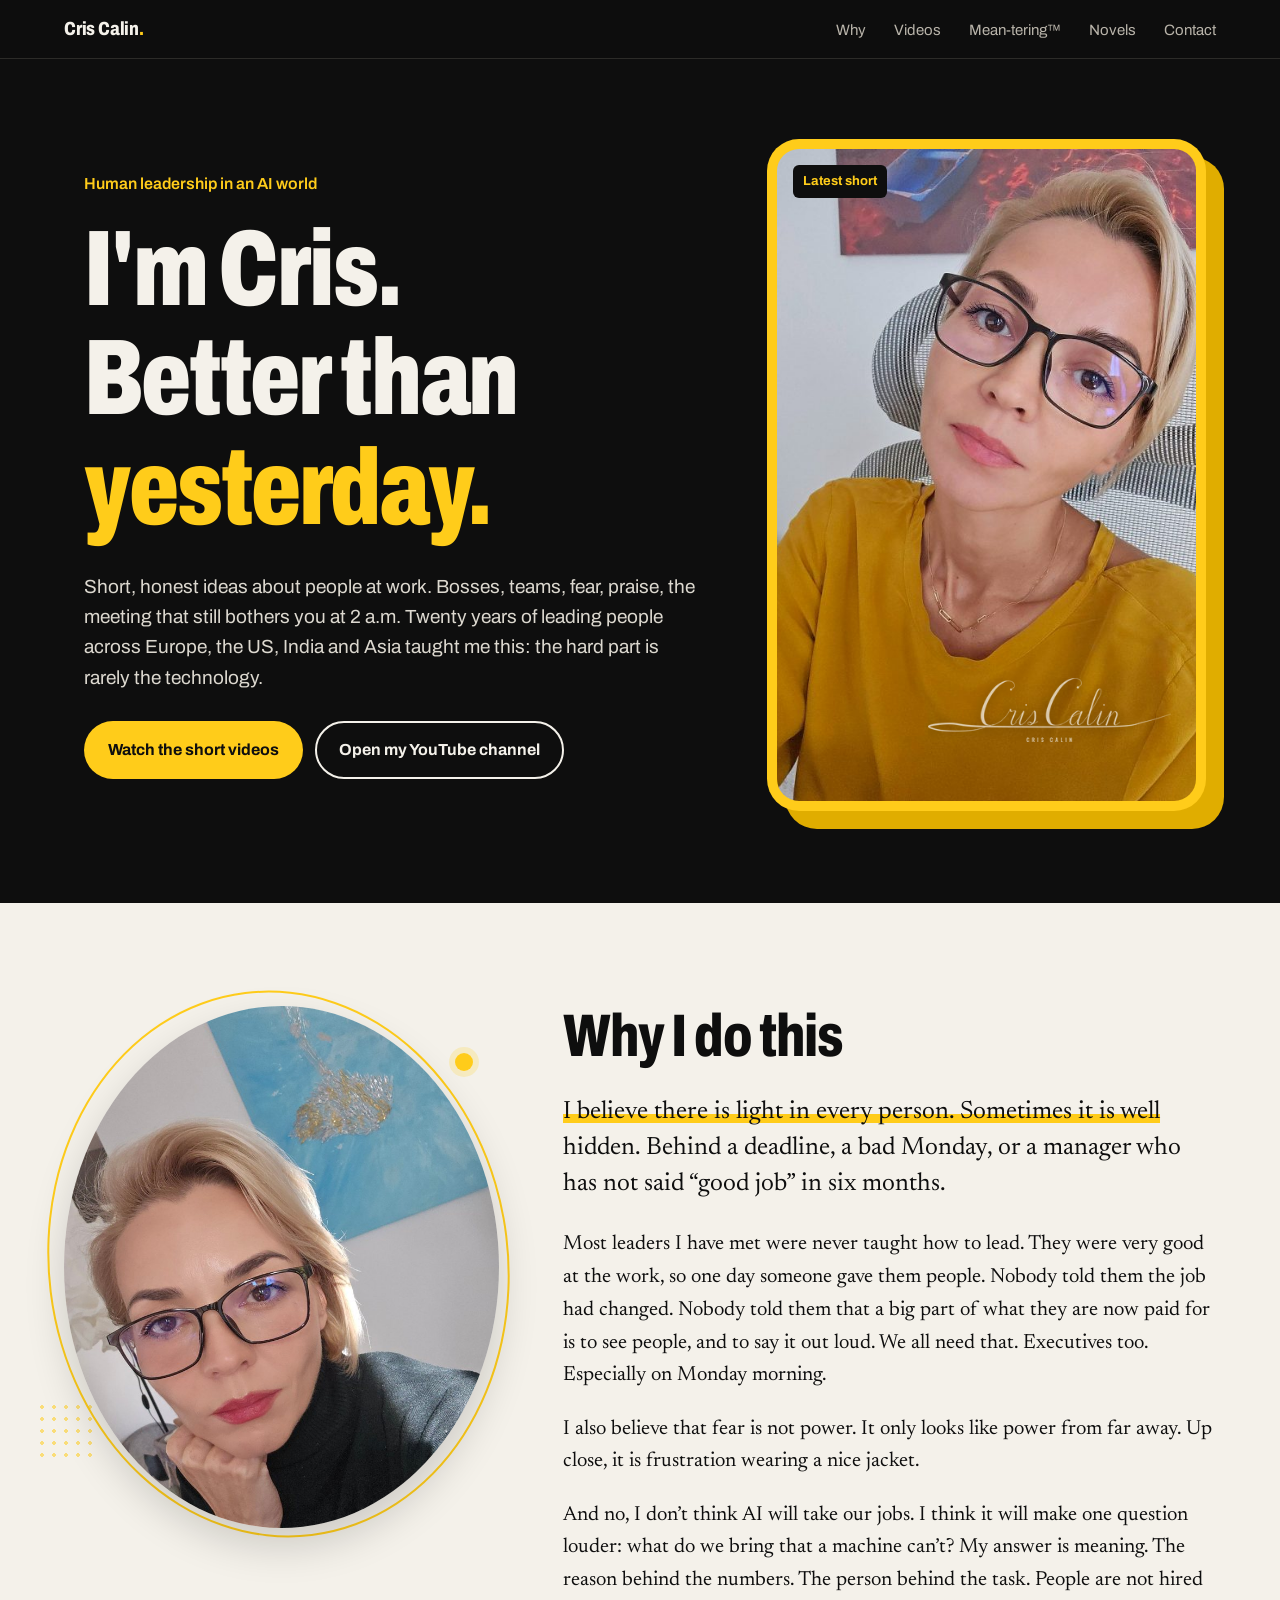
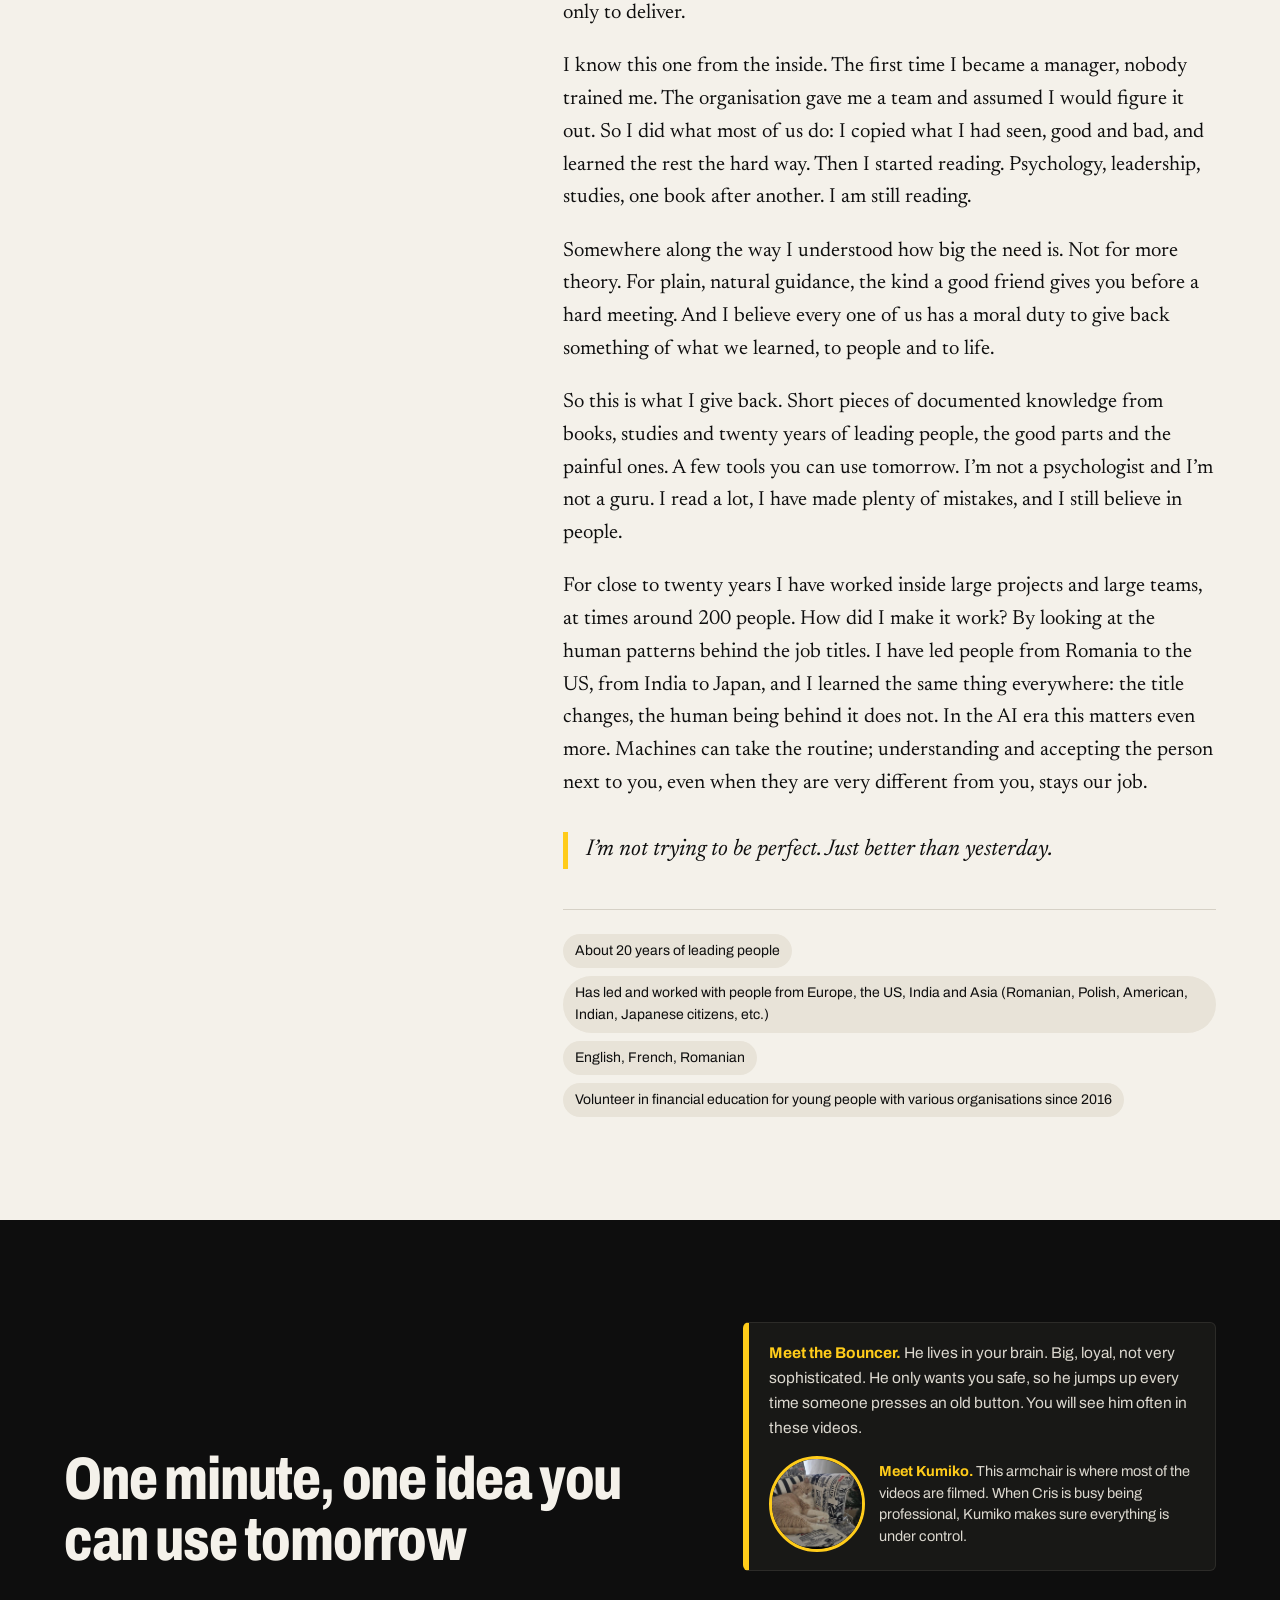
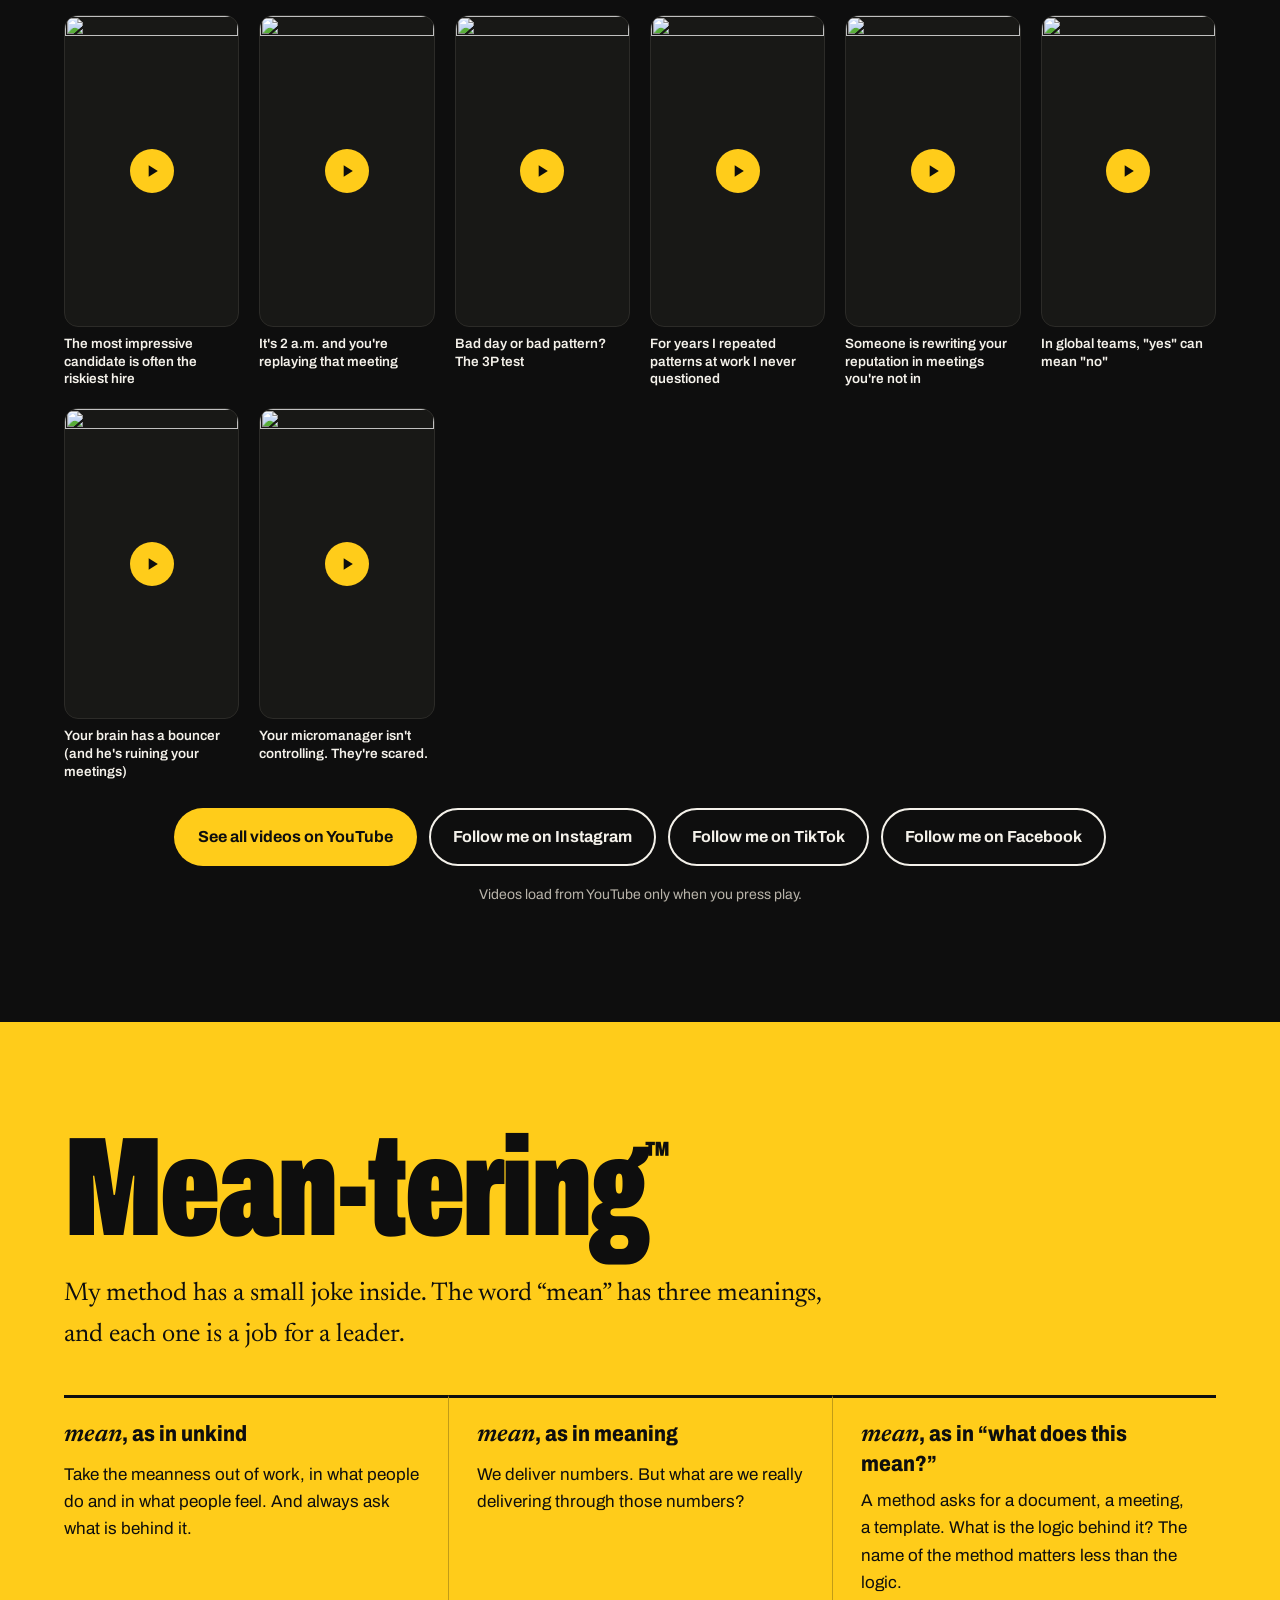
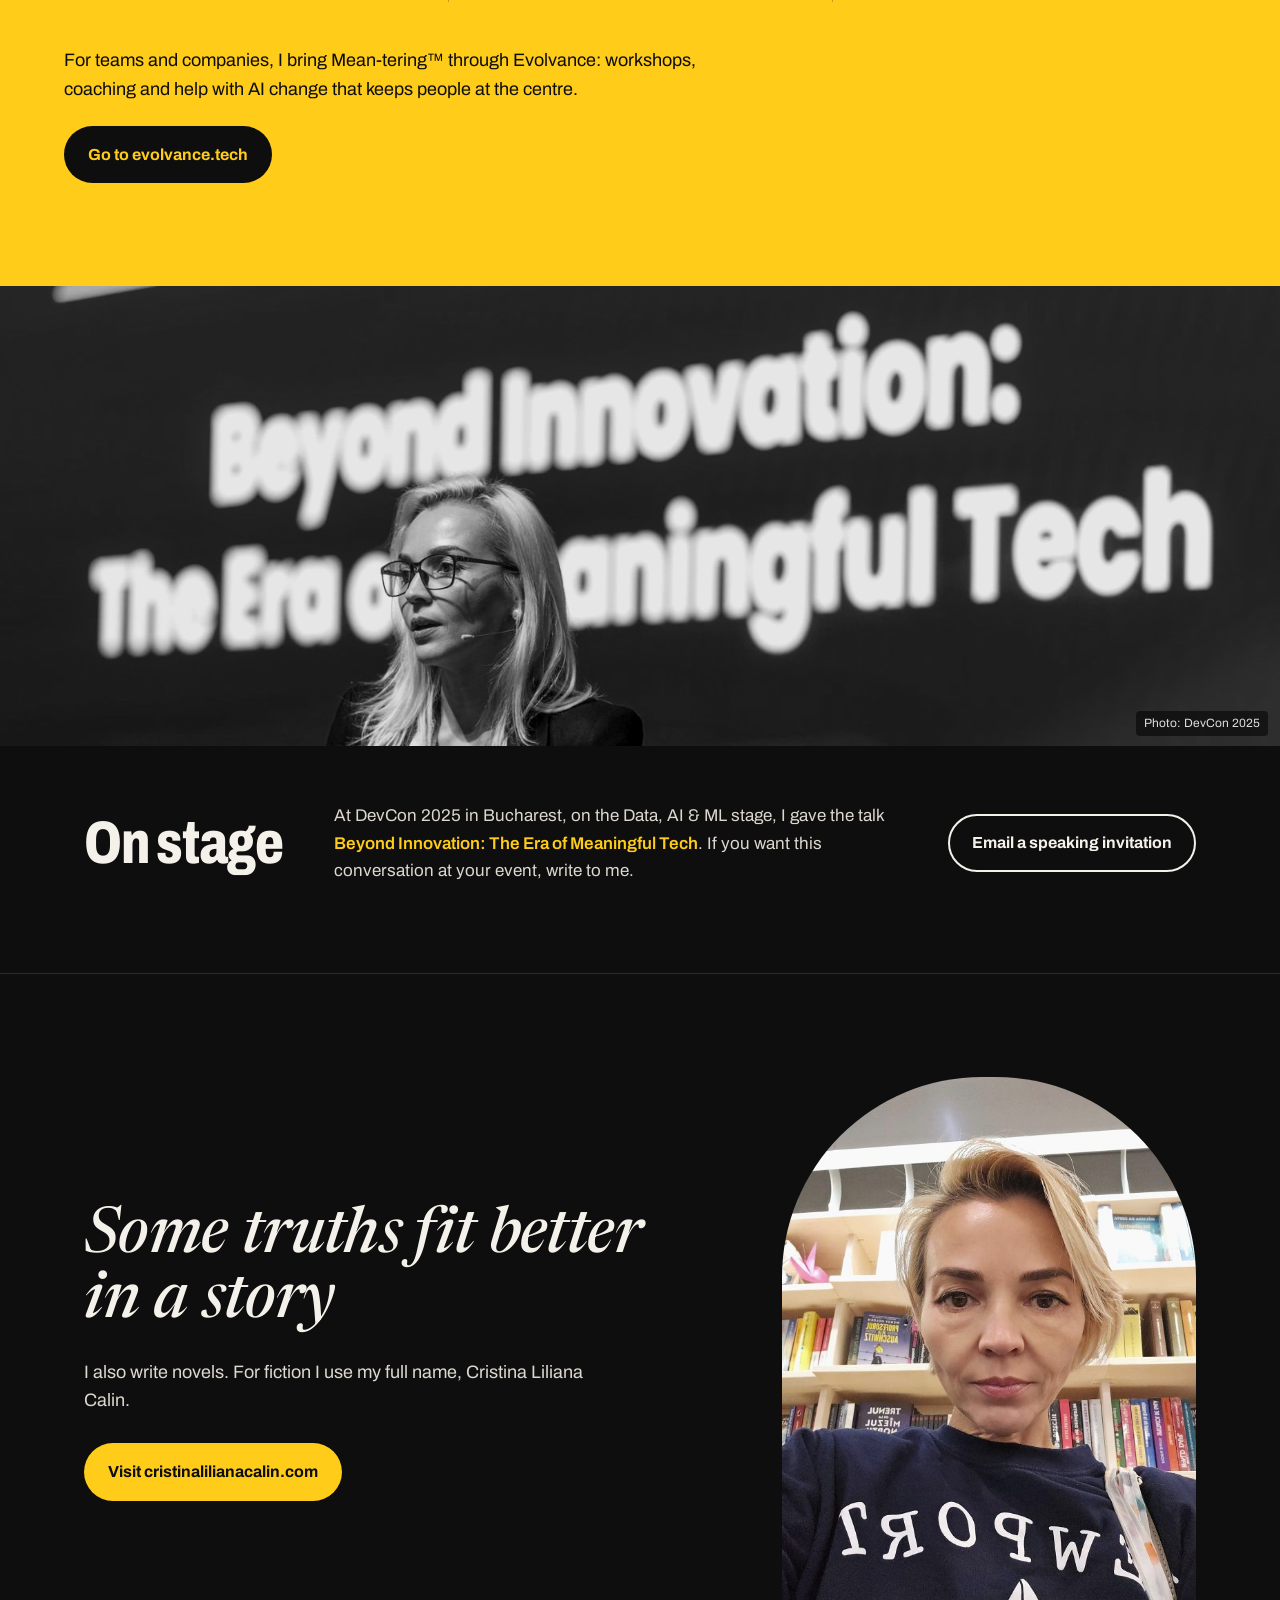
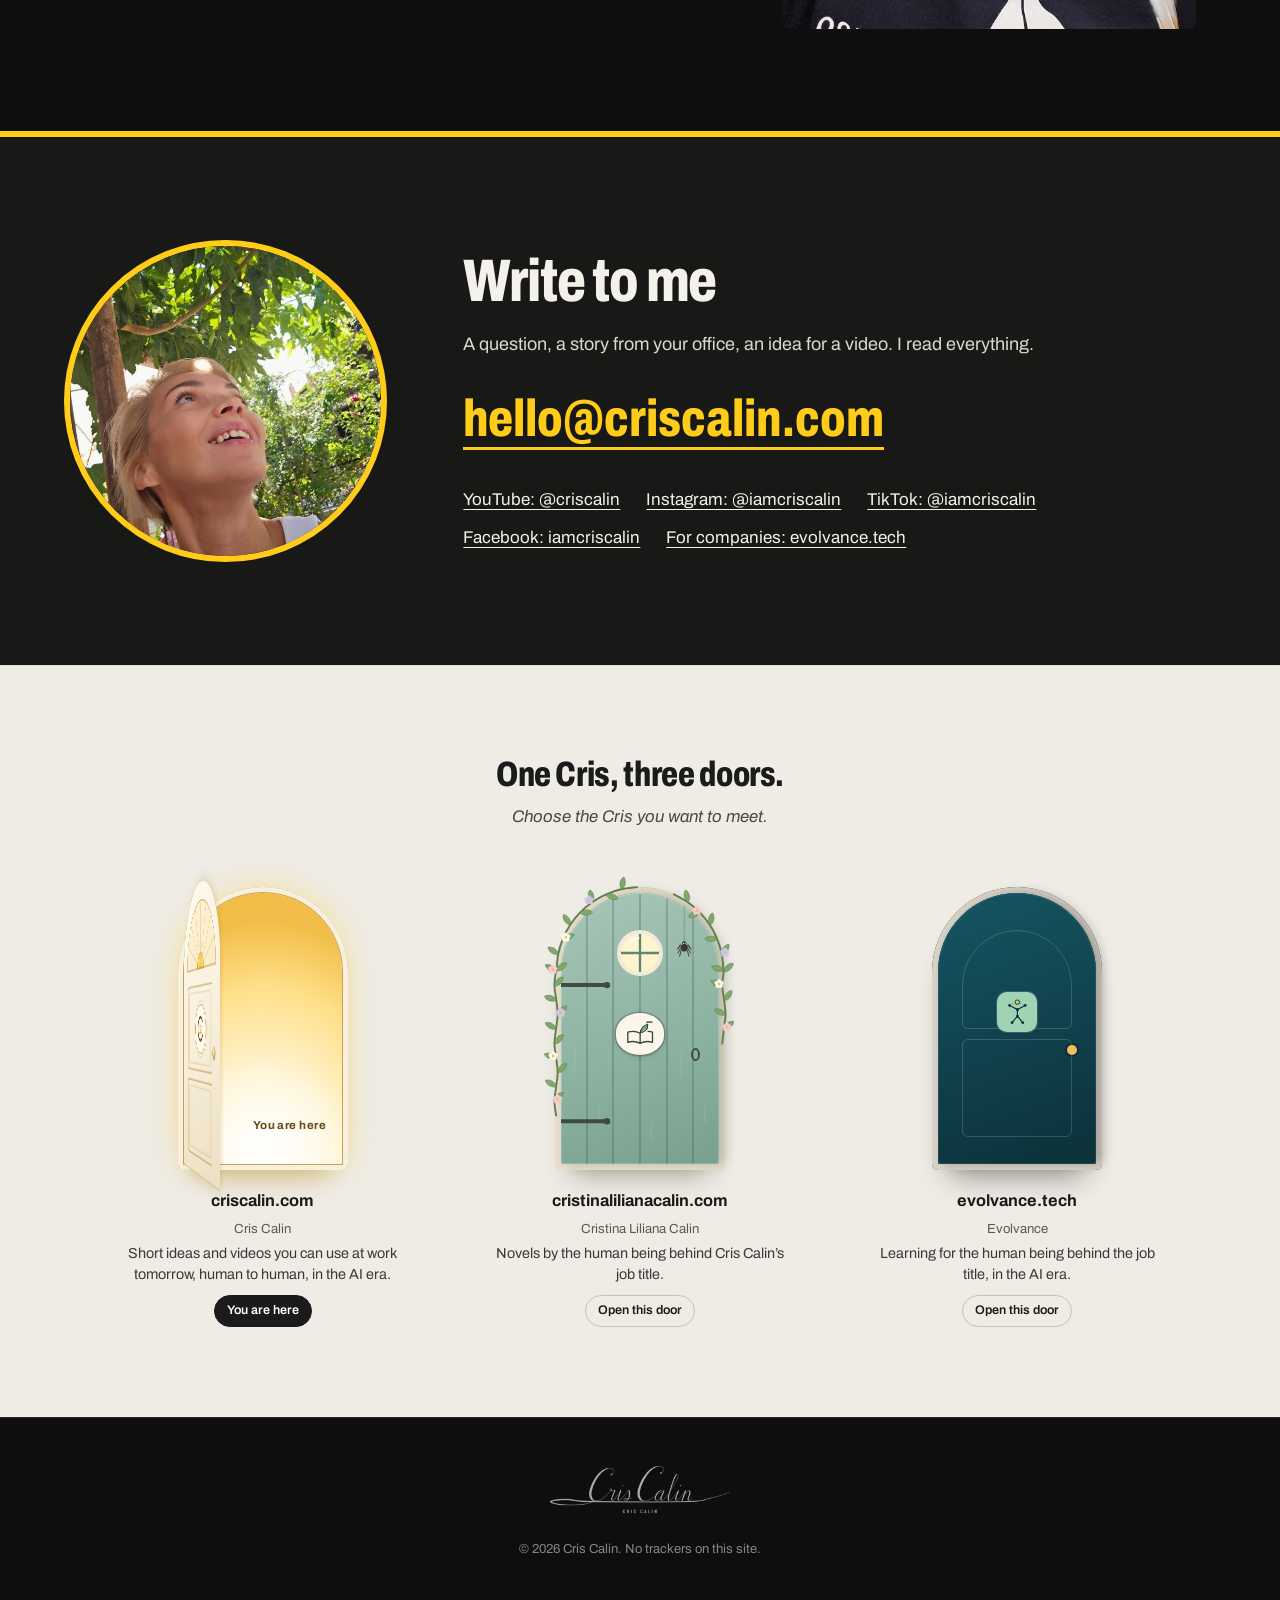
==== commit 7c59209f: "Videos: small thumbnails with pop-up player; add TikTok and Facebook links Co-Authored-By: Claude Op" ====
--- a/index.html
+++ b/index.html
@@ -44,6 +44,8 @@
   "sameAs": [
     "https://www.youtube.com/@criscalin",
     "https://www.instagram.com/iamcriscalin",
+    "https://www.tiktok.com/@iamcriscalin",
+    "https://www.facebook.com/iamcriscalin",
     "https://cristinalilianacalin.com/"
   ]
 }
@@ -151,6 +153,8 @@
     <div class="actions center">
       <a class="btn btn-y" href="https://www.youtube.com/@criscalin" rel="noopener">See all videos on YouTube</a>
       <a class="btn btn-ghost" href="https://www.instagram.com/iamcriscalin" rel="noopener">Follow me on Instagram</a>
+      <a class="btn btn-ghost" href="https://www.tiktok.com/@iamcriscalin" rel="noopener">Follow me on TikTok</a>
+      <a class="btn btn-ghost" href="https://www.facebook.com/iamcriscalin" rel="noopener">Follow me on Facebook</a>
     </div>
     <p class="privacy-note">Videos load from YouTube only when you press play.</p>
   </section>
@@ -228,6 +232,8 @@
       <ul class="contact-links">
         <li><a href="https://www.youtube.com/@criscalin" rel="noopener">YouTube: @criscalin</a></li>
         <li><a href="https://www.instagram.com/iamcriscalin" rel="noopener">Instagram: @iamcriscalin</a></li>
+        <li><a href="https://www.tiktok.com/@iamcriscalin" rel="noopener">TikTok: @iamcriscalin</a></li>
+        <li><a href="https://www.facebook.com/iamcriscalin" rel="noopener">Facebook: iamcriscalin</a></li>
         <li><a href="https://evolvance.tech/" rel="noopener">For companies: evolvance.tech</a></li>
       </ul>
       <!-- TODO: newsletter sign-up (strategy funnel: video → newsletter). Add the form or link once the newsletter platform is chosen. -->
--- a/style.css
+++ b/style.css
@@ -83,15 +83,23 @@
 .bouncer{background:var(--k2);border:1px solid var(--line);border-left:6px solid var(--y);padding:18px 20px;border-radius:6px;color:#dcd8cf;font-size:15.5px}
 .bouncer p{margin:0}
 .bouncer strong{color:var(--y)}
-.shorts{list-style:none;margin:0;padding:0;display:grid;grid-template-columns:repeat(4,1fr);gap:clamp(14px,2vw,26px)}
+.shorts{list-style:none;margin:0;padding:0;display:grid;grid-template-columns:repeat(auto-fill,minmax(150px,1fr));gap:clamp(12px,1.6vw,20px)}
 .short-link,.short-play{display:block;width:100%;text-decoration:none;color:var(--paper);background:none;border:0;padding:0;font:inherit;text-align:left;cursor:pointer}
 .short-link img,.short-play img,.short-frame{width:100%;aspect-ratio:9/16;object-fit:cover;border-radius:14px;background:var(--k2);border:1px solid var(--line)}
-.short-link span,.short-title{display:block;margin-top:10px;font-size:15px;line-height:1.35;font-weight:600}
+.short-link span,.short-title{display:block;margin-top:8px;font-size:13.5px;line-height:1.3;font-weight:600}
 .short-thumb{position:relative;display:block}
-.short-thumb::after{content:"";position:absolute;left:50%;top:50%;width:62px;height:62px;margin:-31px 0 0 -31px;border-radius:50%;background:var(--y) url("data:image/svg+xml,%3Csvg xmlns='http://www.w3.org/2000/svg' viewBox='0 0 24 24'%3E%3Cpath d='M8 5v14l11-7z' fill='%230e0e0e'/%3E%3C/svg%3E") center/28px no-repeat;transition:transform .15s ease}
+.short-thumb::after{content:"";position:absolute;left:50%;top:50%;width:44px;height:44px;margin:-22px 0 0 -22px;border-radius:50%;background:var(--y) url("data:image/svg+xml,%3Csvg xmlns='http://www.w3.org/2000/svg' viewBox='0 0 24 24'%3E%3Cpath d='M8 5v14l11-7z' fill='%230e0e0e'/%3E%3C/svg%3E") center/20px no-repeat;transition:transform .15s ease}
 .short-play:hover .short-thumb::after,.short-play:focus-visible .short-thumb::after{transform:scale(1.1)}
 .short-play:hover img{border-color:var(--y)}
 .short-frame{display:block;border:0}
+/* video pop-up */
+.vpop{padding:0;border:0;background:none;color:var(--paper);max-width:none;max-height:none;overflow:visible}
+.vpop::backdrop{background:rgba(8,8,7,.86);backdrop-filter:blur(3px)}
+.vpop-in{position:relative;width:min(340px,88vw,calc((88vh - 60px)*9/16));margin:0 auto}
+.vpop .short-frame{width:100%;aspect-ratio:9/16;border-radius:14px;background:var(--k2)}
+.vpop .short-title{font-size:15px;margin-top:10px;text-align:center}
+.vpop-x{position:absolute;top:-14px;right:-14px;width:38px;height:38px;border-radius:50%;border:0;background:var(--y);color:var(--k);font:700 22px/38px var(--display);cursor:pointer;z-index:1}
+.vpop-x:hover,.vpop-x:focus-visible{transform:scale(1.08)}
 .privacy-note{text-align:center;color:var(--muted);font-size:14px;margin-top:18px}
 
 /* mean-tering */
@@ -147,8 +155,6 @@
 
 /* responsive */
 @media (max-width:1060px){
-  .shorts{grid-template-columns:repeat(4,minmax(200px,1fr));overflow-x:auto;scroll-snap-type:x mandatory;padding-bottom:12px}
-  .shorts li{scroll-snap-align:start}
   .stage-text{grid-template-columns:1fr}
 }
 @media (max-width:860px){
@@ -160,7 +166,8 @@
   .why,.novels,.contact{grid-template-columns:1fr}
   .why-photo{position:relative;top:auto;max-width:420px}
   .videos-head{grid-template-columns:1fr}
-  .shorts{grid-template-columns:none;grid-auto-flow:column;grid-auto-columns:62%}
+  .shorts{grid-template-columns:none;grid-auto-flow:column;grid-auto-columns:38%;overflow-x:auto;scroll-snap-type:x mandatory;padding-bottom:12px}
+  .shorts li{scroll-snap-align:start}
   .mean-list{grid-template-columns:1fr}
   .mean-list>div+div{padding-left:0;border-left:0}
   .novels-photo{order:-1;max-width:360px}
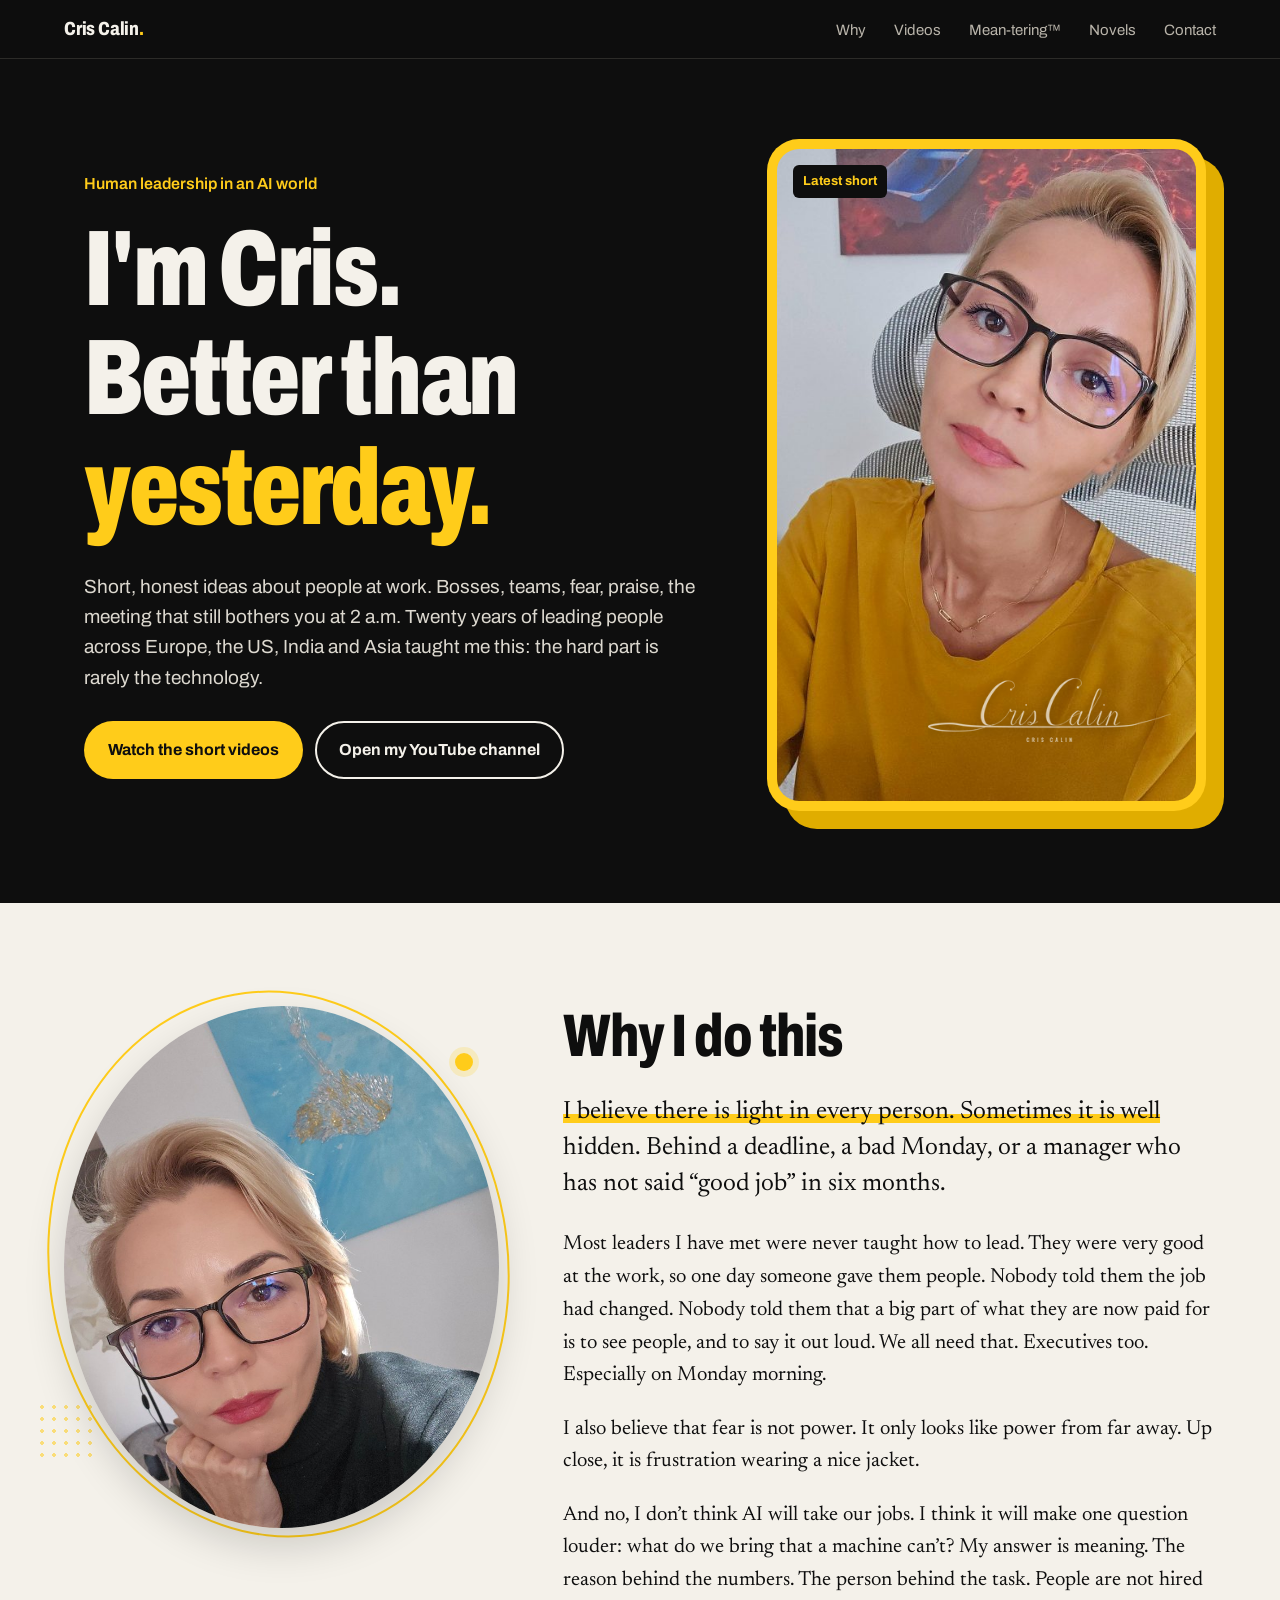
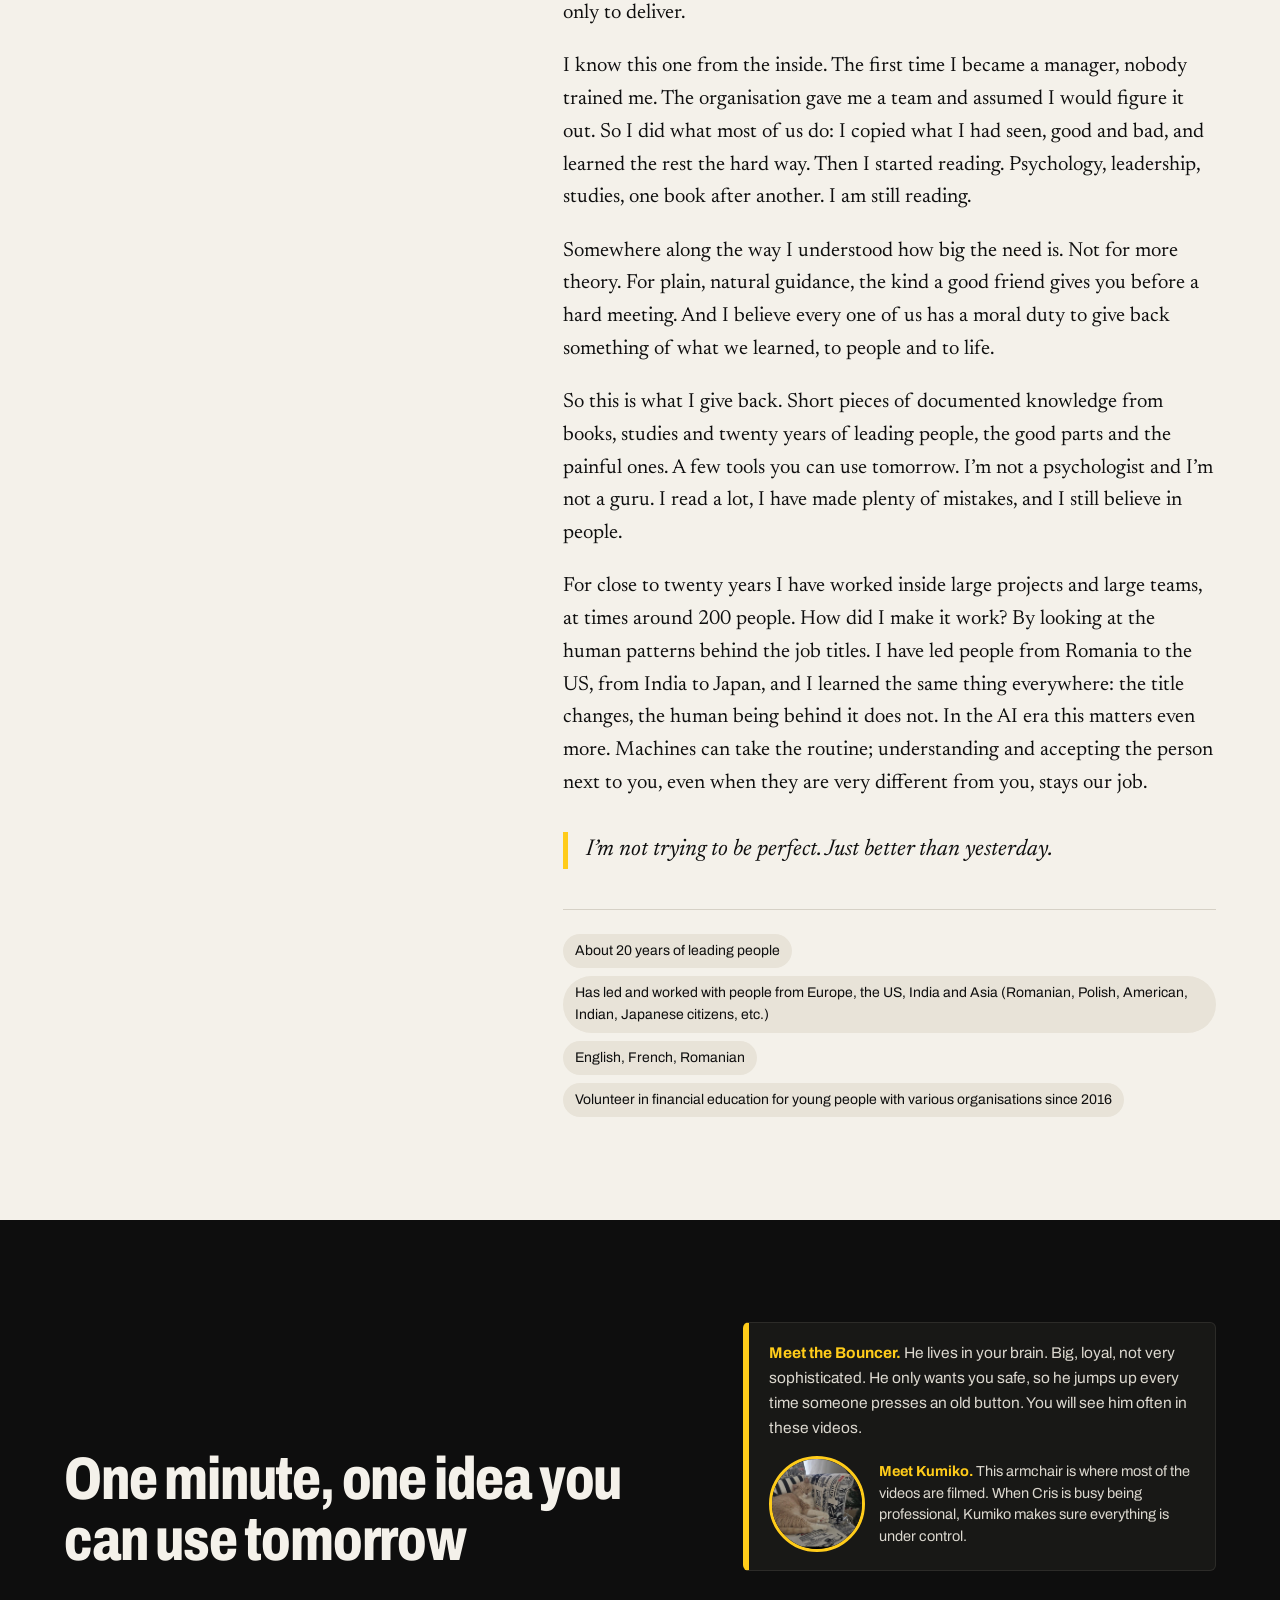
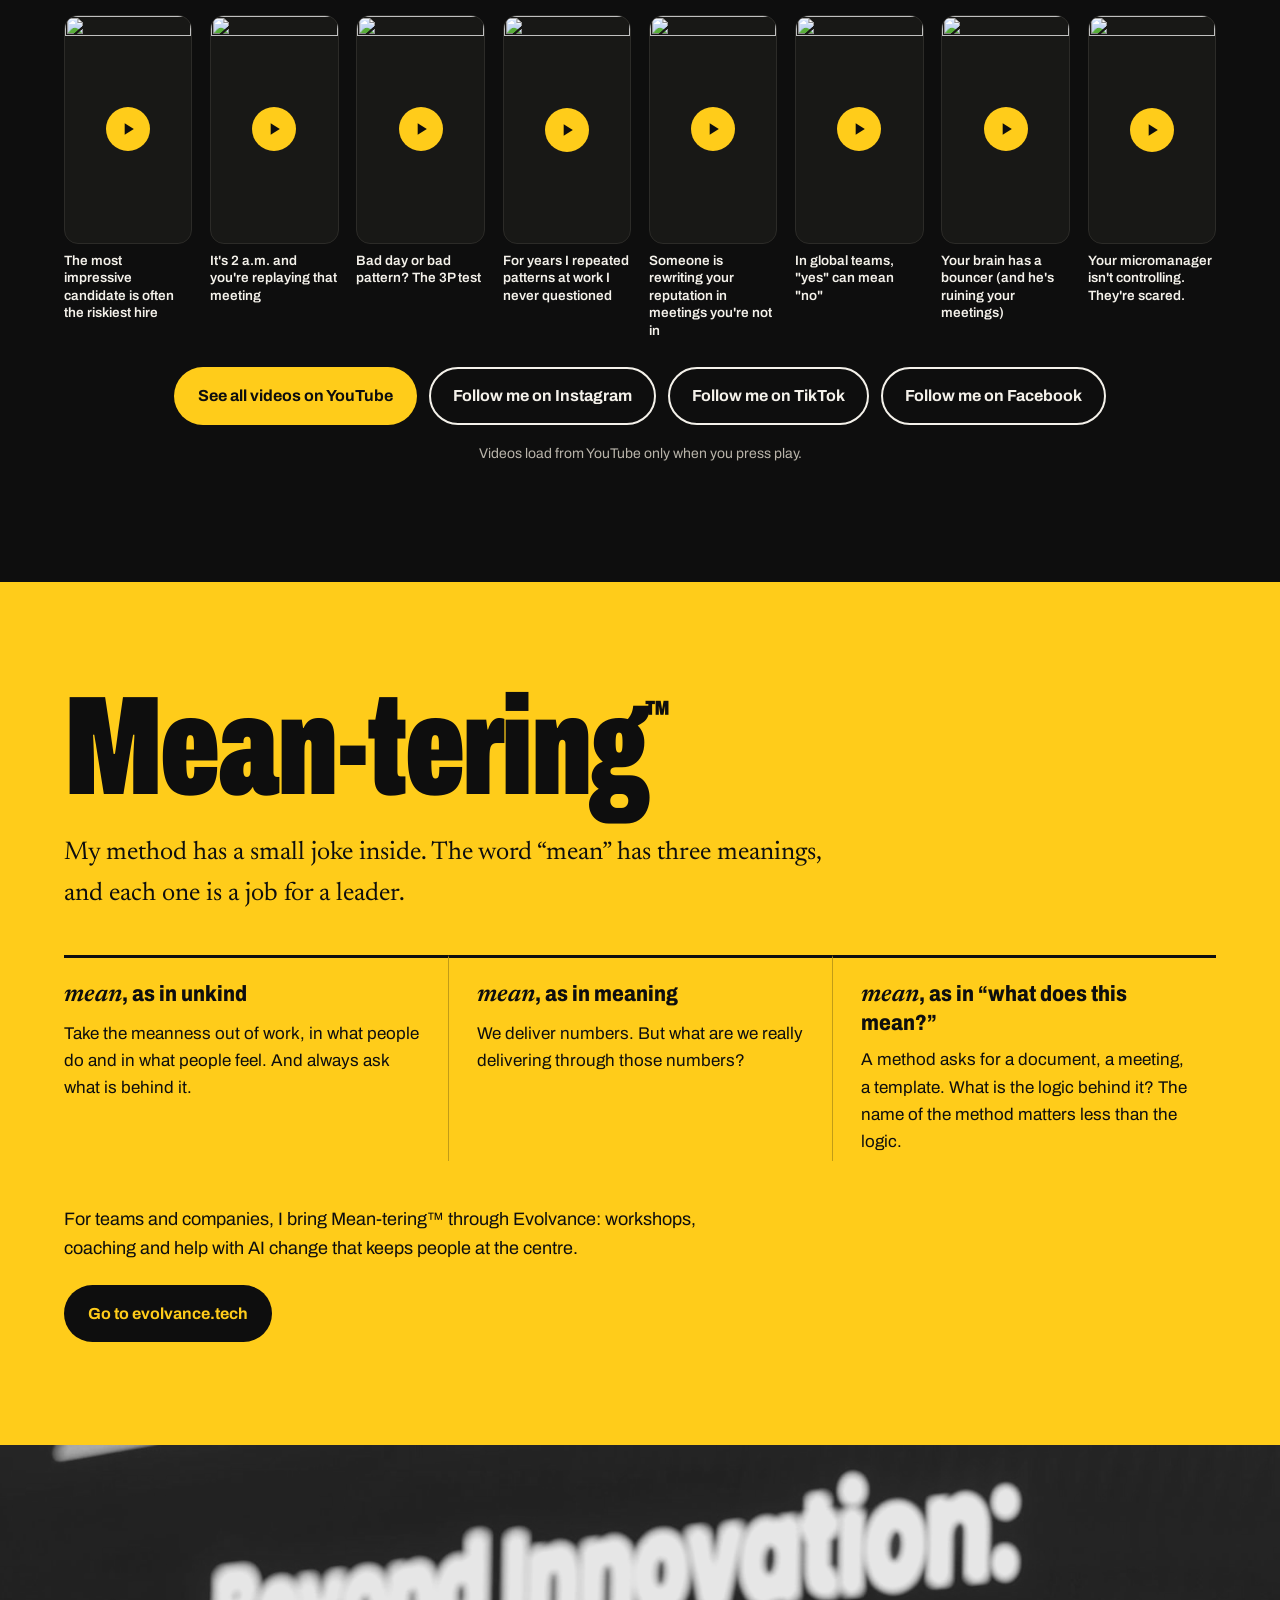
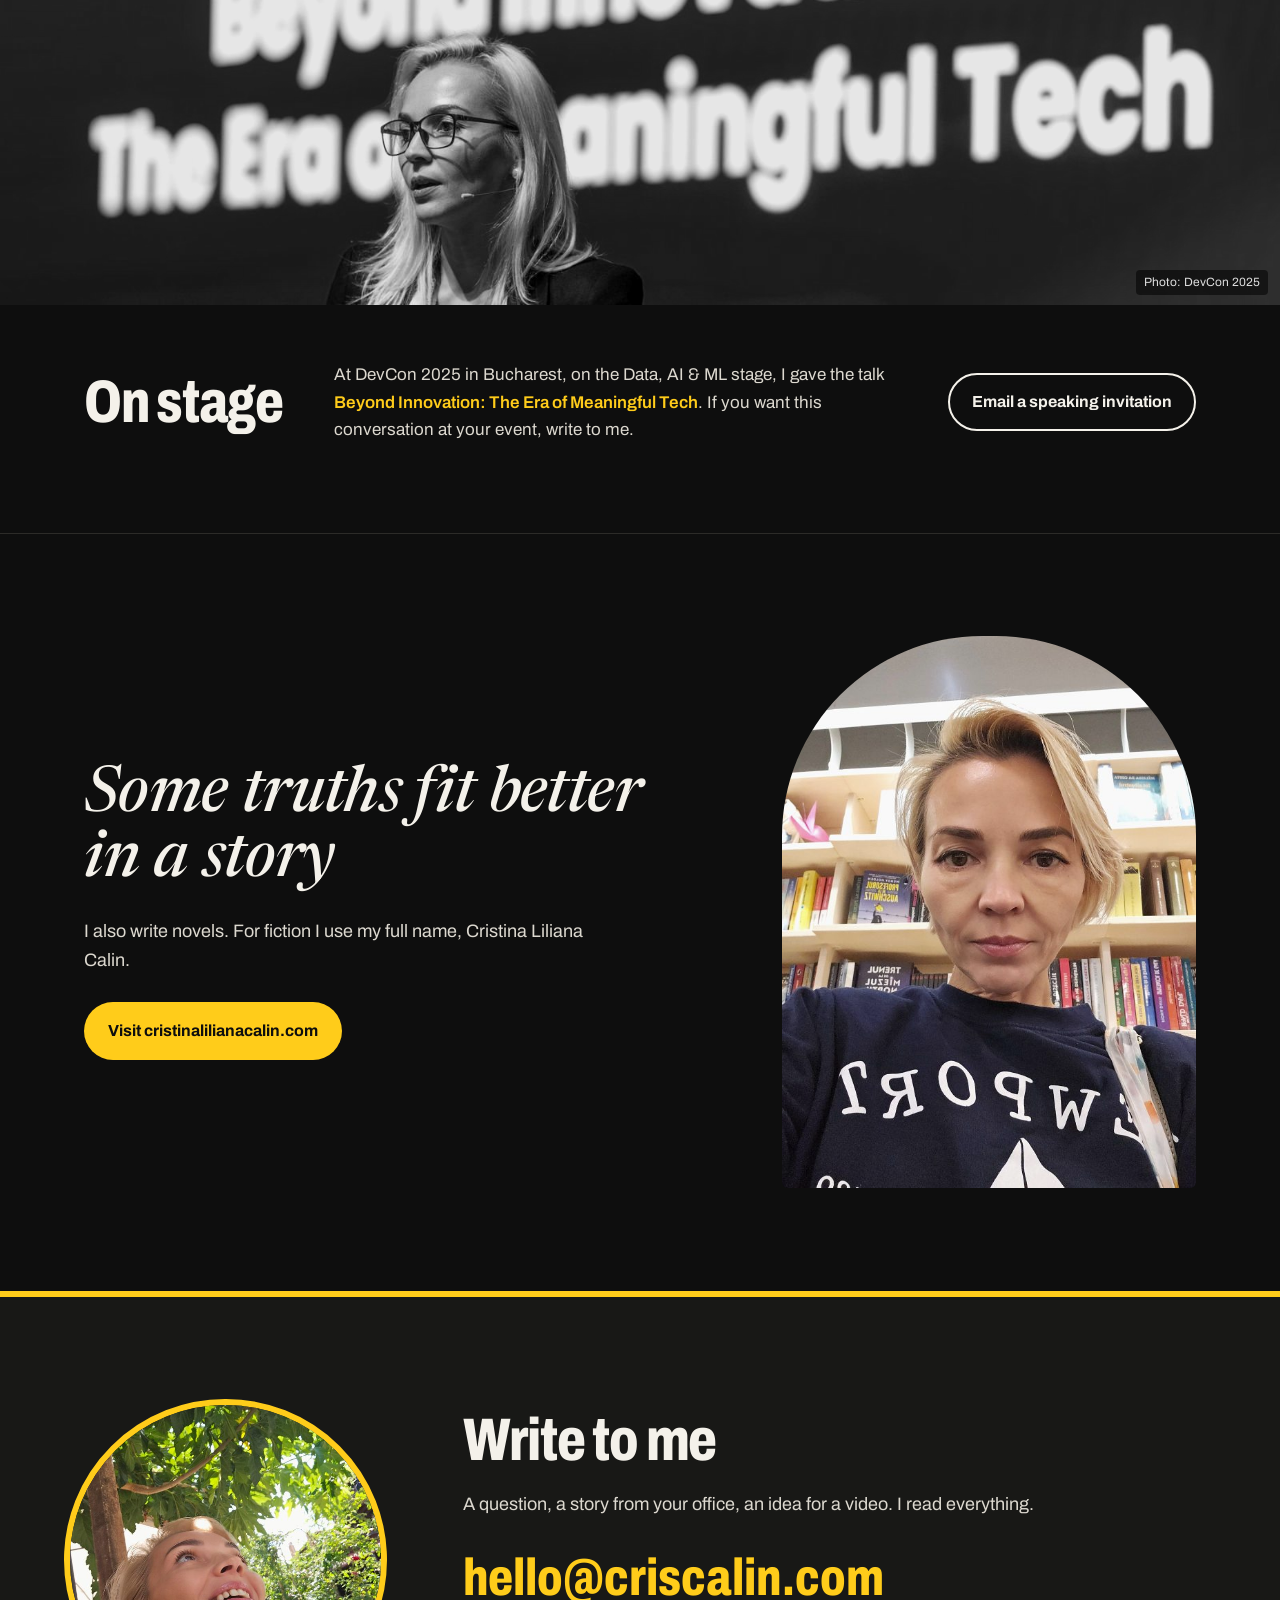
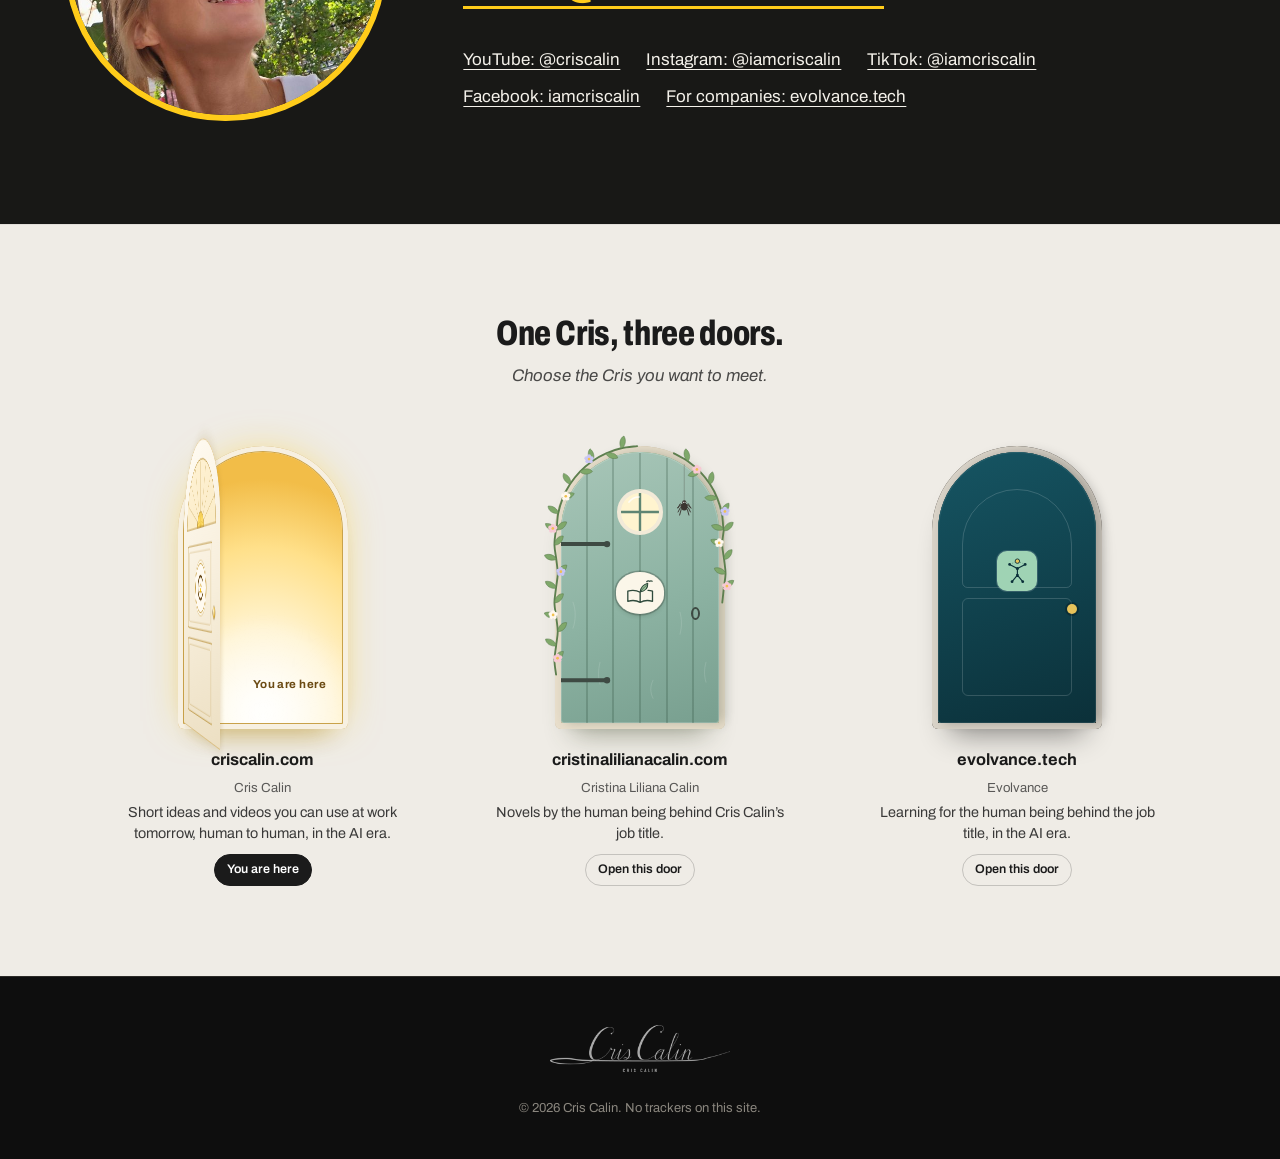
==== commit 0d0cd551: "Videos grid: 8 per row on desktop, 4 on tablet Co-Authored-By: Claude Opus 5.5 <noreply@anthropic.co" ====
--- a/index.html
+++ b/index.html
@@ -26,7 +26,7 @@
 <link rel="preconnect" href="https://fonts.googleapis.com">
 <link rel="preconnect" href="https://fonts.gstatic.com" crossorigin>
 <link href="https://fonts.googleapis.com/css2?family=Archivo:wdth,wght@62..125,400..900&family=Newsreader:ital,opsz,wght@0,6..72,400..600;1,6..72,400..500&display=swap" rel="stylesheet">
-<link rel="stylesheet" href="style.css">
+<link rel="stylesheet" href="style.css?v=20261124c">
 <link rel="preload" as="image" href="img/yellow-glasses-800.jpg">
 
 <script type="application/ld+json">
@@ -248,6 +248,6 @@
   <p class="small">© 2026 Cris Calin. No trackers on this site.</p>
 </footer>
 
-<script src="script.js" defer></script>
+<script src="script.js?v=20261124c" defer></script>
 </body>
 </html>
--- a/style.css
+++ b/style.css
@@ -83,7 +83,7 @@
 .bouncer{background:var(--k2);border:1px solid var(--line);border-left:6px solid var(--y);padding:18px 20px;border-radius:6px;color:#dcd8cf;font-size:15.5px}
 .bouncer p{margin:0}
 .bouncer strong{color:var(--y)}
-.shorts{list-style:none;margin:0;padding:0;display:grid;grid-template-columns:repeat(auto-fill,minmax(150px,1fr));gap:clamp(12px,1.6vw,20px)}
+.shorts{list-style:none;margin:0;padding:0;display:grid;grid-template-columns:repeat(8,minmax(0,1fr));gap:clamp(12px,1.4vw,20px)}
 .short-link,.short-play{display:block;width:100%;text-decoration:none;color:var(--paper);background:none;border:0;padding:0;font:inherit;text-align:left;cursor:pointer}
 .short-link img,.short-play img,.short-frame{width:100%;aspect-ratio:9/16;object-fit:cover;border-radius:14px;background:var(--k2);border:1px solid var(--line)}
 .short-link span,.short-title{display:block;margin-top:8px;font-size:13.5px;line-height:1.3;font-weight:600}
@@ -155,6 +155,7 @@
 
 /* responsive */
 @media (max-width:1060px){
+  .shorts{grid-template-columns:repeat(4,minmax(0,1fr))}
   .stage-text{grid-template-columns:1fr}
 }
 @media (max-width:860px){
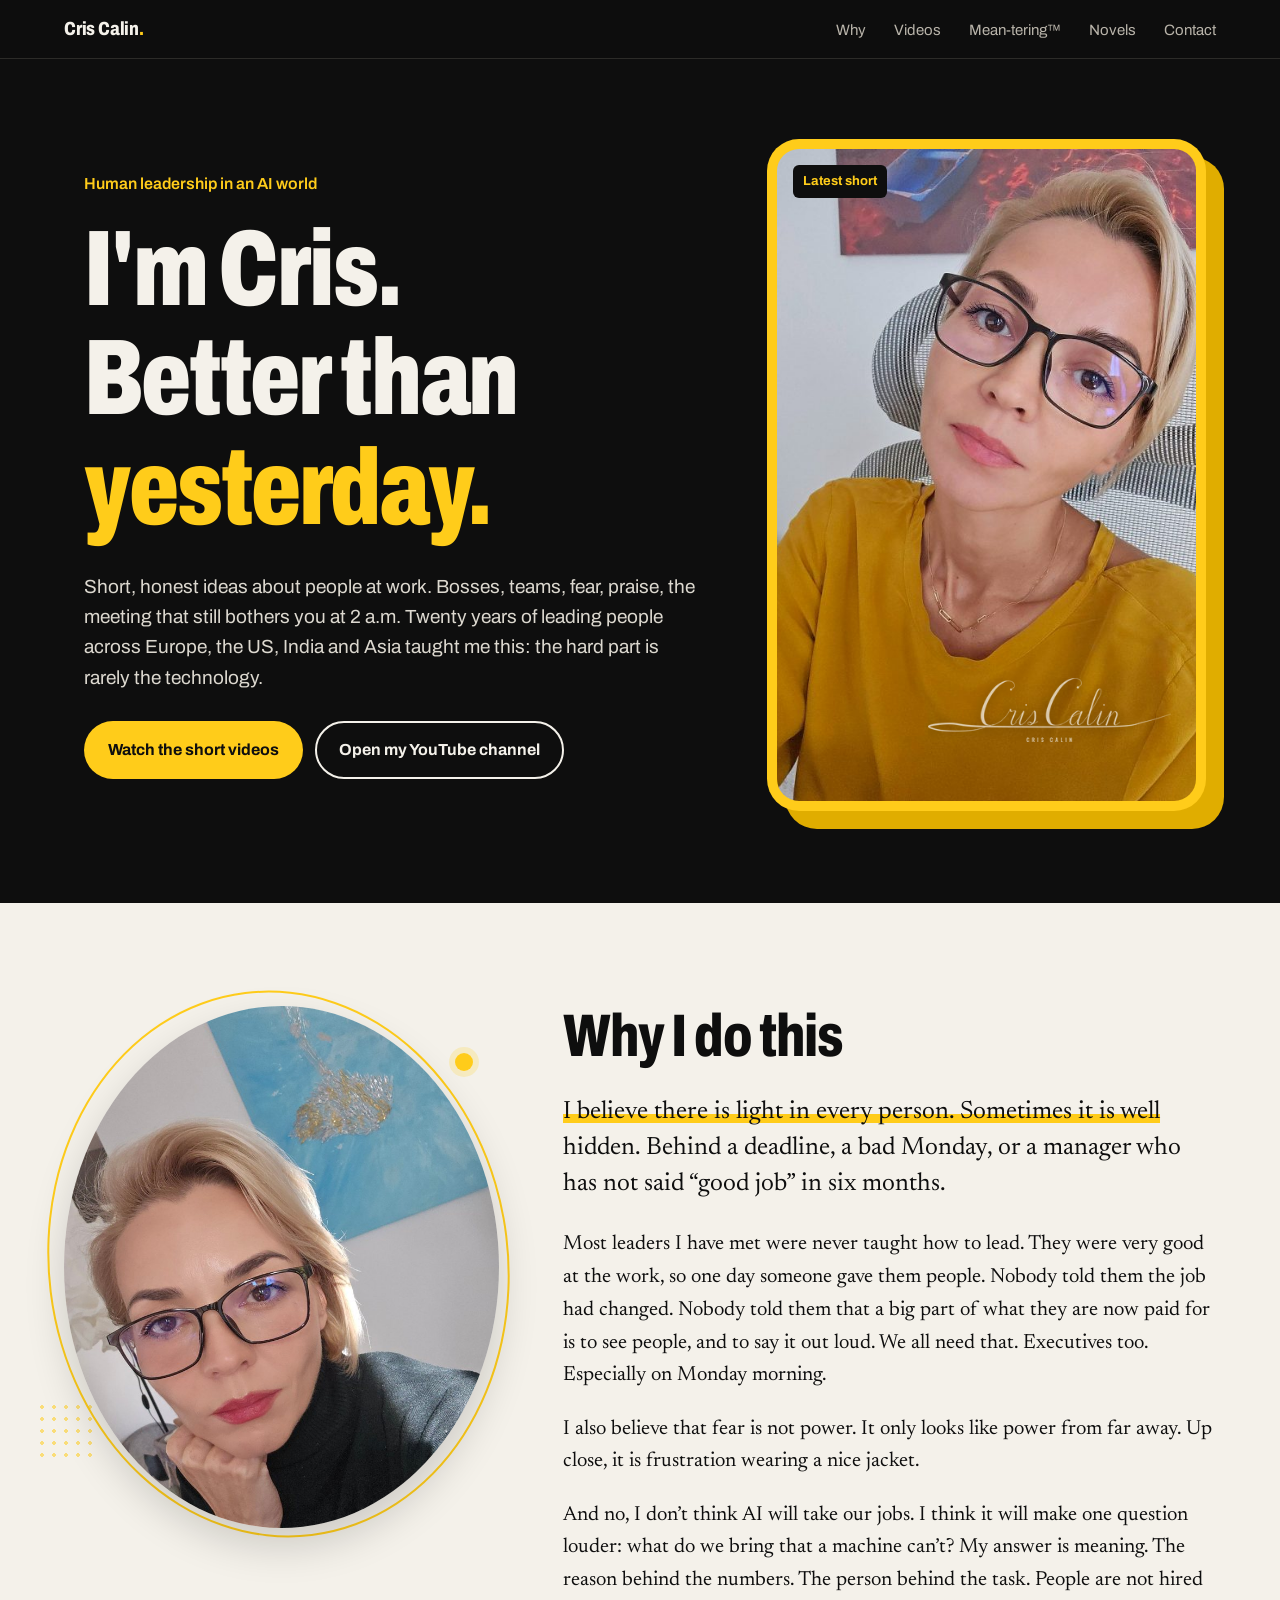
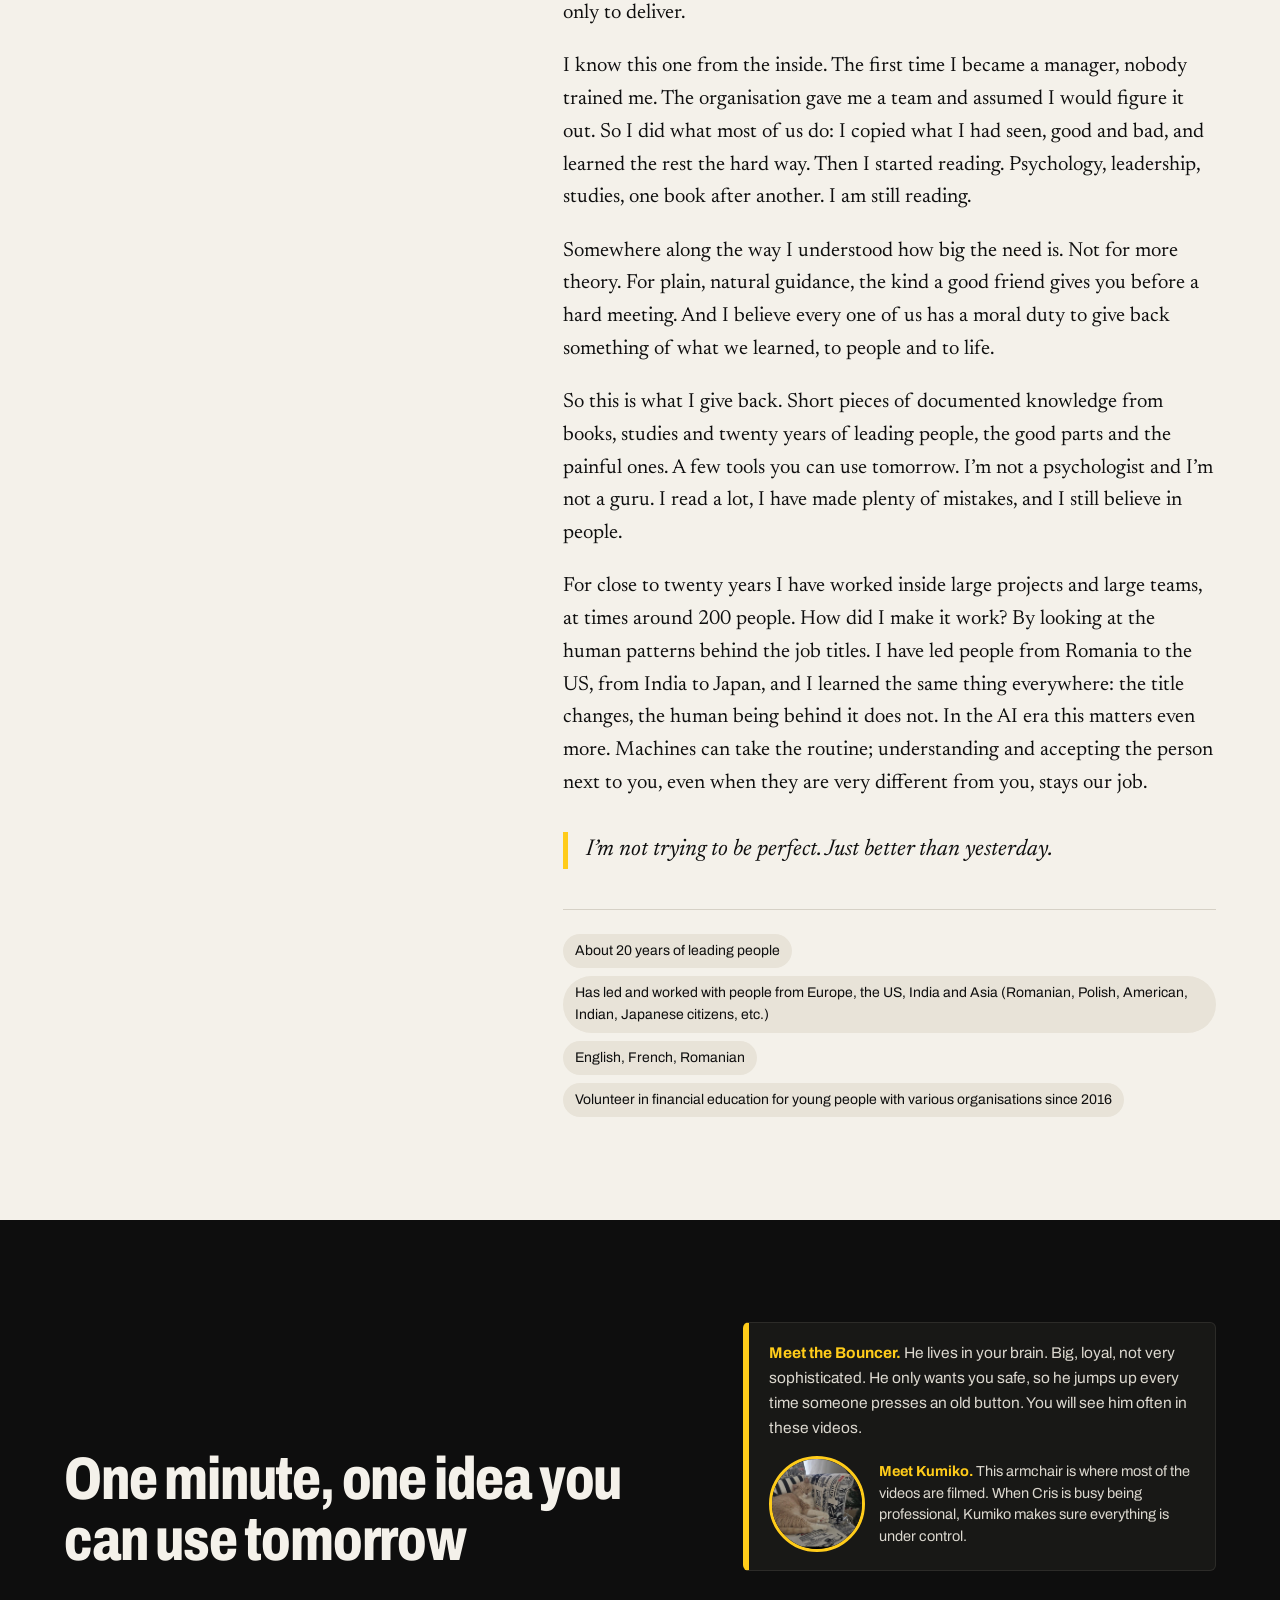
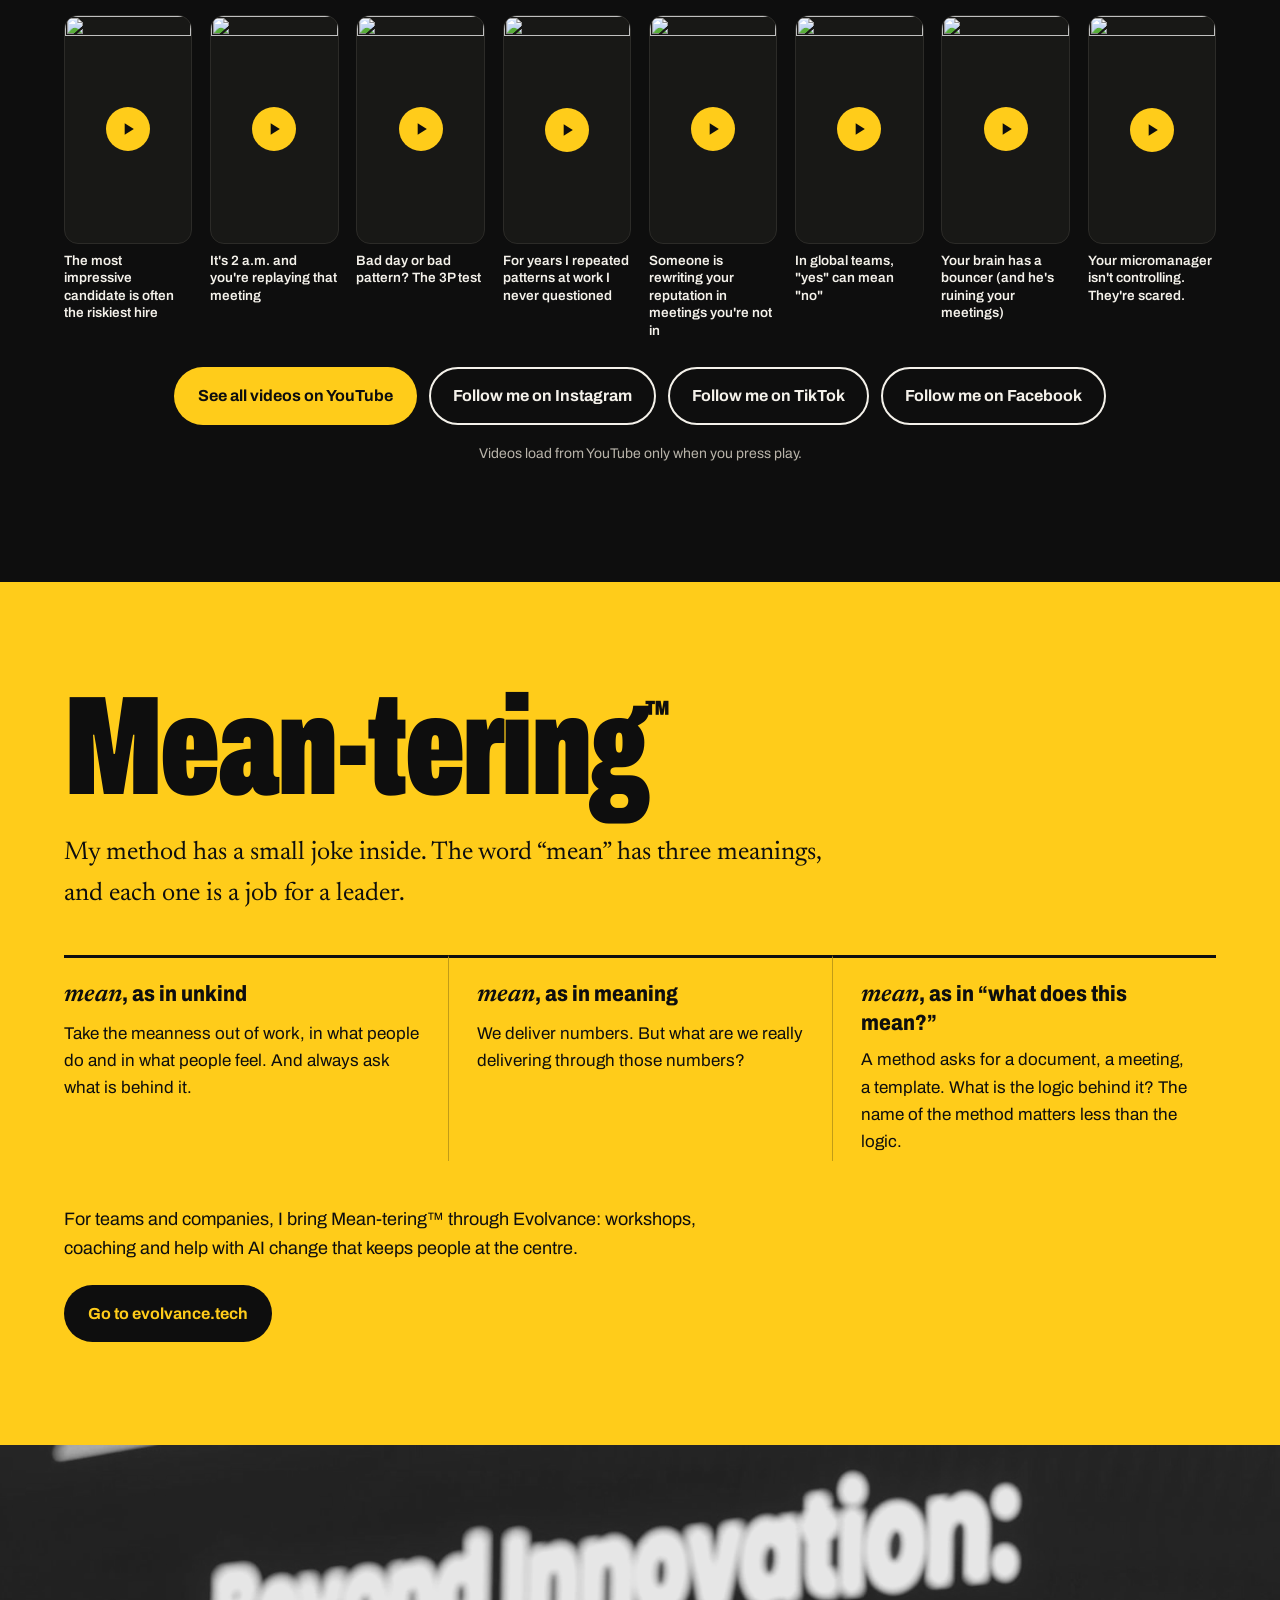
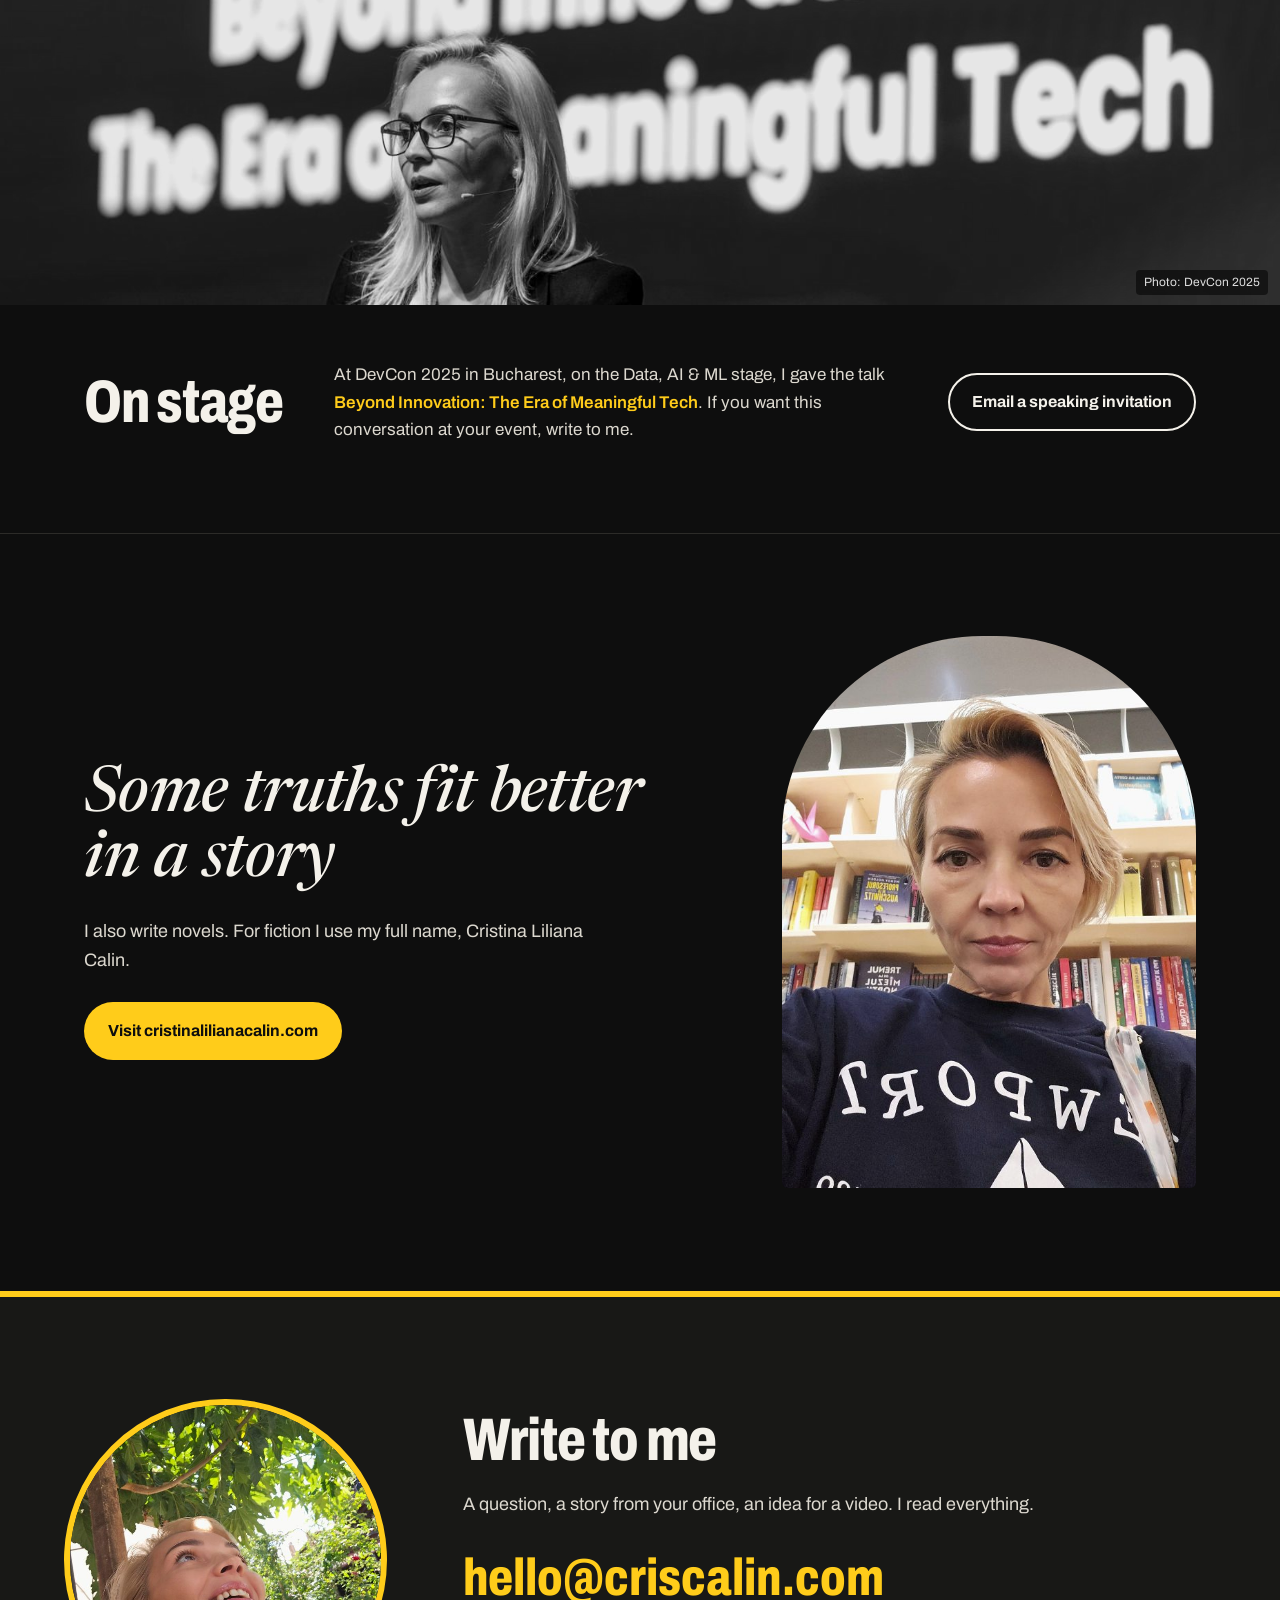
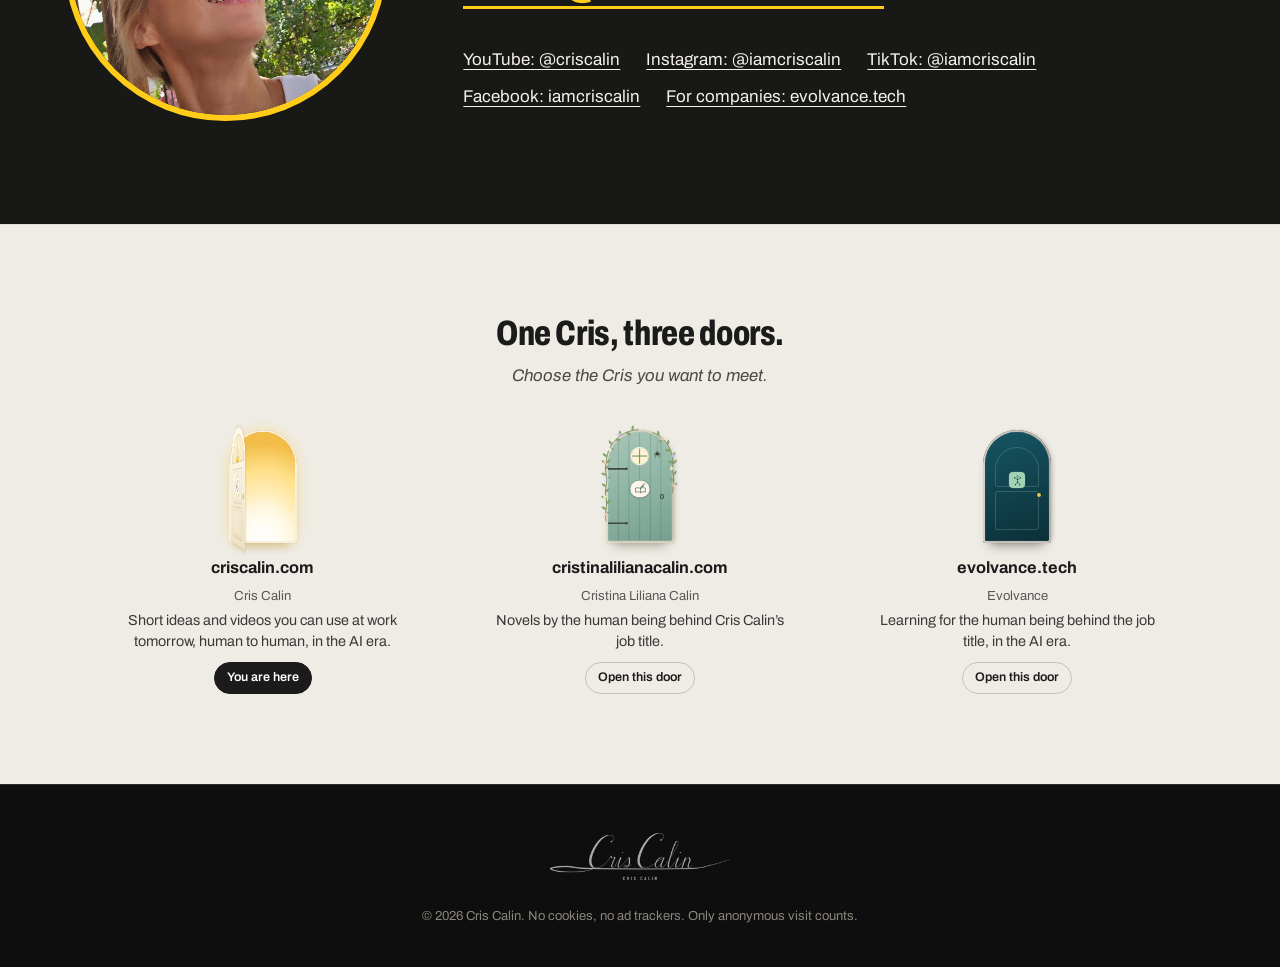
==== commit 33bd9e78: "Cookie-free visit counts, honest footer, JSON-LD sameAs/books Umami (cristinalilianacalin.com) or Cl" ====
--- a/index.html
+++ b/index.html
@@ -12,16 +12,16 @@
 <meta property="og:type" content="website">
 <meta property="og:site_name" content="Cris Calin">
 <meta property="og:title" content="I'm Cris. Better than yesterday.">
-<meta property="og:description" content="Short videos and honest ideas about people at work, in a world full of AI.">
+<meta property="og:description" content="Short videos and honest ideas about leaders, teams and the people behind the job titles. For anyone who wants to lead well in a world full of AI.">
 <meta property="og:url" content="https://criscalin.com/">
-<meta property="og:image" content="https://criscalin.com/img/og.jpg">
+<meta property="og:image" content="https://criscalin.com/img/og-2026.jpg">
 <meta property="og:image:width" content="1200">
 <meta property="og:image:height" content="630">
-<meta property="og:image:alt" content="Cris Calin with the line: I'm Cris. Better than yesterday.">
+<meta property="og:image:alt" content="Cris Calin: I'm Cris. Better than yesterday. Honest ideas about people at work, in a world full of AI.">
 <meta name="twitter:card" content="summary_large_image">
 <meta name="twitter:title" content="I'm Cris. Better than yesterday.">
-<meta name="twitter:description" content="Short videos and honest ideas about people at work, in a world full of AI.">
-<meta name="twitter:image" content="https://criscalin.com/img/og.jpg">
+<meta name="twitter:description" content="Short videos and honest ideas about leaders, teams and the people behind the job titles. For anyone who wants to lead well in a world full of AI.">
+<meta name="twitter:image" content="https://criscalin.com/img/og-2026.jpg">
 
 <link rel="preconnect" href="https://fonts.googleapis.com">
 <link rel="preconnect" href="https://fonts.gstatic.com" crossorigin>
@@ -34,23 +34,38 @@
   "@context": "https://schema.org",
   "@type": "Person",
   "name": "Cristina Calin",
-  "alternateName": ["Cris Calin", "Cristina Liliana Calin"],
+  "alternateName": [
+    "Cris Calin",
+    "Cristina Liliana Calin"
+  ],
   "url": "https://criscalin.com/",
   "image": "https://criscalin.com/img/yellow-glasses.jpg",
   "email": "mailto:hello@criscalin.com",
   "description": "Writer and speaker on human leadership in an AI world. About 20 years of leading people.",
-  "knowsLanguage": ["en", "fr", "ro"],
-  "affiliation": {"@type": "Organization", "name": "Evolvance Labs SRL", "url": "https://evolvance.tech/"},
+  "knowsLanguage": [
+    "en",
+    "fr",
+    "ro"
+  ],
+  "affiliation": {
+    "@type": "Organization",
+    "name": "Evolvance Labs SRL",
+    "url": "https://evolvance.tech/"
+  },
   "sameAs": [
     "https://www.youtube.com/@criscalin",
     "https://www.instagram.com/iamcriscalin",
     "https://www.tiktok.com/@iamcriscalin",
     "https://www.facebook.com/iamcriscalin",
-    "https://cristinalilianacalin.com/"
+    "https://cristinalilianacalin.com/",
+    "https://evolvance.tech/",
+    "https://www.linkedin.com/in/cristina-liliana-calin/"
   ]
 }
 </script>
 <!-- TODO: add LinkedIn profile URL to JSON-LD sameAs and to the contact section -->
+<!-- stats: cookie-free -->
+<script defer src="https://static.cloudflareinsights.com/beacon.min.js" data-cf-beacon='{"token": "c01041851cc2448a9f8bbe94a2256791"}'></script>
 </head>
 <body>
 <a class="skip" href="#main">Skip to content</a>
@@ -245,7 +260,7 @@
 <section class="doors" aria-labelledby="doors-h"><div class="doors-in"><h2 id="doors-h" class="doors-h">One Cris, three doors.</h2><p class="doors-sub">Choose the Cris you want to meet.</p><ul class="doors-row"><li class="door door-criscalin is-here"><a href="https://criscalin.com/" aria-current="page"><span class="door-frame"><span class="door-inside"><span class="door-light"></span><span class="door-here">You are here</span></span><span class="door-leaf"><svg class="door-art" viewBox="0 0 158 271" preserveAspectRatio="none" aria-hidden="true" focusable="false"><g fill="none" stroke="currentColor" stroke-width=".9"><path d="M17 80A62 62 0 0 1 141 80Z" class="fan"/><g stroke-width=".6" opacity=".8"><path d="M79 80L134.4 57.0"/><path d="M79 80L121.4 37.6"/><path d="M79 80L102.0 24.6"/><path d="M79 80L79.0 20.0"/><path d="M79 80L56.0 24.6"/><path d="M79 80L36.6 37.6"/><path d="M79 80L23.6 57.0"/></g><path d="M65 80a14 14 0 0 1 28 0Z" class="sun"/><rect x="22" y="96" width="104" height="78" rx="2"/><rect x="28" y="102" width="92" height="66" rx="1" stroke-width=".5" opacity=".7"/><rect x="22" y="184" width="104" height="70" rx="2"/><rect x="28" y="190" width="92" height="58" rx="1" stroke-width=".5" opacity=".7"/></g></svg><span class="door-panel"></span><span class="door-panel"></span><span class="dm dm-c"><svg viewBox="0 0 40 40" aria-hidden="true" focusable="false"><path class="arc" d="M29.6 12.2C27.4 9.6 24 8 20.3 8 13.4 8 8 13.5 8 20.2S13.5 32.3 20.3 32.3c3.7 0 7-1.6 9.3-4.3l1.3-1"/><path class="hz" d="M14.6 24.6h11.6"/><path class="sun" d="M16.9 24.6a3.6 3.6 0 0 1 7.2 0z"/><path class="rays" d="M20.5 16.3v1.8M15.9 18.3l1.2 1.2M25.1 18.3l-1.2 1.2"/></svg></span><span class="door-knob"></span></span></span><span class="door-label"><strong>criscalin.com</strong><span class="door-name">Cris Calin</span><span class="door-desc">Short ideas and videos you can use at work tomorrow, human to human, in the AI era.</span><span class="door-state">You are here</span></span></a></li><li class="door door-cristinalilianacalin"><a href="https://cristinalilianacalin.com/"><span class="door-frame"><span class="door-inside"><span class="door-light"></span><span class="door-here">You are here</span></span><span class="door-leaf"><svg class="door-art" viewBox="0 0 158 271" preserveAspectRatio="none" aria-hidden="true" focusable="false"><g class="planks" fill="none"><path d="M26 21.4V271"/><path d="M52 5.8V271"/><path d="M79 1.0V271"/><path d="M106 5.8V271"/><path d="M132 21.4V271"/></g><g class="grain" fill="none"><path d="M12 150c3 8 3 18 0 26M39 210c-2 9-2 15 0 22M66 120c3 7 3 13 0 20M92 228c-3 6-3 12 0 18M119 160c2 8 2 14 0 22M145 210c-2 7-2 13 0 20"/></g><g class="hinge"><path d="M0 92h46"/><circle cx="46" cy="92" r="3.2"/><path d="M0 228h46"/><circle cx="46" cy="228" r="3.2"/></g><g class="window"><circle cx="79" cy="60" r="21" class="glass"/><path d="M79 39v42M58 60h42" class="bars"/><circle cx="79" cy="60" r="21" class="rim"/><path d="M68 50c3-4 7-5 10-5" class="glint"/></g></svg><span class="door-panel"></span><span class="door-panel"></span><span class="dm dm-n"><svg viewBox="0 0 40 40" aria-hidden="true" focusable="false"><path class="pg" d="M20 31c-4-2.2-9-2.6-14-1.2V18.2c5-1.4 10-1 14 1.4M20 31c4-2.2 9-2.6 14-1.2V18.2c-1.6-.5-3.4-.7-5-.7M20 19.6V31"/><path class="lf" d="M20 19.4c.4-4.6 3.4-8.4 8.6-10 .4 5-2.8 8.8-8.6 10z"/><path class="rib" d="M20.6 18.8c2-2.9 4.2-5.1 7-7.6"/><path class="bird" d="M27.5 7.4c1-.9 2.3-1 3.1-.1.9-.8 2.1-.9 3.1-.3"/></svg></span><span class="door-knob"></span></span><svg class="door-deco" viewBox="0 0 170 283" aria-hidden="true" focusable="false"><g class="vine vine-l"><path class="stem" d="M3.5 226.0C3.2 223.7 1.9 216.7 1.9 212.0C1.9 207.3 3.0 202.7 3.5 198.0C4.0 193.3 5.1 188.7 5.1 184.0C5.1 179.3 4.1 174.7 3.6 170.0C3.0 165.3 1.9 160.7 1.9 156.0C1.9 151.3 2.9 146.7 3.4 142.0C3.9 137.3 5.0 132.7 5.1 128.0C5.1 123.3 4.2 118.7 3.7 114.0C3.1 109.3 2.0 104.7 1.9 100.0C1.8 95.3 2.9 88.5 3.3 86.0C3.6 83.5 3.6 87.7 4.0 85.0C4.4 82.3 4.5 74.6 5.5 69.5C6.5 64.5 8.0 59.4 9.9 54.7C11.8 49.9 14.3 45.2 17.1 40.9C19.9 36.6 23.2 32.4 26.7 28.7C30.3 25.0 34.3 21.6 38.5 18.6C42.8 15.7 47.3 13.1 52.1 11.0C56.8 8.9 61.8 7.2 66.8 6.1C71.8 4.9 79.6 4.4 82.2 4.0"/><g class="leaves"><path d="M0 0c3-4 9-5 12-2-3 4-9 5-12 2z" transform="translate(1.9 212.0) rotate(-35)"/><path d="M0 0c3-4 9-5 12-2-3 4-9 5-12 2z" transform="translate(3.5 198.0) rotate(-138)"/><path d="M0 0c3-4 9-5 12-2-3 4-9 5-12 2z" transform="translate(5.1 184.0) rotate(-35)"/><path d="M0 0c3-4 9-5 12-2-3 4-9 5-12 2z" transform="translate(3.6 170.0) rotate(-152)"/><path d="M0 0c3-4 9-5 12-2-3 4-9 5-12 2z" transform="translate(1.9 156.0) rotate(-35)"/><path d="M0 0c3-4 9-5 12-2-3 4-9 5-12 2z" transform="translate(3.4 142.0) rotate(-138)"/><path d="M0 0c3-4 9-5 12-2-3 4-9 5-12 2z" transform="translate(5.1 128.0) rotate(-34)"/><path d="M0 0c3-4 9-5 12-2-3 4-9 5-12 2z" transform="translate(3.7 114.0) rotate(-151)"/><path d="M0 0c3-4 9-5 12-2-3 4-9 5-12 2z" transform="translate(1.9 100.0) rotate(-36)"/><path d="M0 0c3-4 9-5 12-2-3 4-9 5-12 2z" transform="translate(3.3 86.0) rotate(-137)"/><path d="M0 0c3-4 9-5 12-2-3 4-9 5-12 2z" transform="translate(4.0 85.0) rotate(-27)"/><path d="M0 0c3-4 9-5 12-2-3 4-9 5-12 2z" transform="translate(5.5 69.5) rotate(-134)"/><path d="M0 0c3-4 9-5 12-2-3 4-9 5-12 2z" transform="translate(9.9 54.7) rotate(-13)"/><path d="M0 0c3-4 9-5 12-2-3 4-9 5-12 2z" transform="translate(17.1 40.9) rotate(-112)"/><path d="M0 0c3-4 9-5 12-2-3 4-9 5-12 2z" transform="translate(26.7 28.7) rotate(9)"/><path d="M0 0c3-4 9-5 12-2-3 4-9 5-12 2z" transform="translate(38.5 18.6) rotate(-90)"/><path d="M0 0c3-4 9-5 12-2-3 4-9 5-12 2z" transform="translate(52.1 11.0) rotate(31)"/><path d="M0 0c3-4 9-5 12-2-3 4-9 5-12 2z" transform="translate(66.8 6.1) rotate(-68)"/></g><g class="fl-a" transform="translate(4.9 210.0)"><circle cx="0" cy="-2.6" r="2"/><circle cx="2.5" cy="-.8" r="2"/><circle cx="1.6" cy="2.1" r="2"/><circle cx="-1.6" cy="2.1" r="2"/><circle cx="-2.5" cy="-.8" r="2"/><circle class="fl-mid" r="1.3"/></g><g class="fl-b" transform="translate(0.6 168.0)"><circle cx="0" cy="-2.6" r="2"/><circle cx="2.5" cy="-.8" r="2"/><circle cx="1.6" cy="2.1" r="2"/><circle cx="-1.6" cy="2.1" r="2"/><circle cx="-2.5" cy="-.8" r="2"/><circle class="fl-mid" r="1.3"/></g><g class="fl-c" transform="translate(8.1 126.0)"><circle cx="0" cy="-2.6" r="2"/><circle cx="2.5" cy="-.8" r="2"/><circle cx="1.6" cy="2.1" r="2"/><circle cx="-1.6" cy="2.1" r="2"/><circle cx="-2.5" cy="-.8" r="2"/><circle class="fl-mid" r="1.3"/></g><g class="fl-a" transform="translate(0.3 84.0)"><circle cx="0" cy="-2.6" r="2"/><circle cx="2.5" cy="-.8" r="2"/><circle cx="1.6" cy="2.1" r="2"/><circle cx="-1.6" cy="2.1" r="2"/><circle cx="-2.5" cy="-.8" r="2"/><circle class="fl-mid" r="1.3"/></g><g class="fl-b" transform="translate(12.9 52.7)"><circle cx="0" cy="-2.6" r="2"/><circle cx="2.5" cy="-.8" r="2"/><circle cx="1.6" cy="2.1" r="2"/><circle cx="-1.6" cy="2.1" r="2"/><circle cx="-2.5" cy="-.8" r="2"/><circle class="fl-mid" r="1.3"/></g><g class="fl-c" transform="translate(35.5 16.6)"><circle cx="0" cy="-2.6" r="2"/><circle cx="2.5" cy="-.8" r="2"/><circle cx="1.6" cy="2.1" r="2"/><circle cx="-1.6" cy="2.1" r="2"/><circle cx="-2.5" cy="-.8" r="2"/><circle class="fl-mid" r="1.3"/></g></g><g class="vine vine-r"><path class="stem" d="M164.9 156.0C165.2 153.7 165.9 146.7 166.4 142.0C166.9 137.3 168.0 132.7 168.1 128.0C168.1 123.3 167.2 118.7 166.7 114.0C166.1 109.3 165.0 104.7 164.9 100.0C164.8 95.3 166.1 88.5 166.3 86.0C166.5 83.5 166.3 87.7 166.0 85.0C165.7 82.3 165.5 74.6 164.5 69.5C163.5 64.5 162.0 59.4 160.1 54.7C158.2 49.9 155.7 45.2 152.9 40.9C150.1 36.6 146.8 32.4 143.3 28.7C139.7 25.0 135.7 21.6 131.5 18.6C127.2 15.7 120.2 12.3 117.9 11.0"/><g class="leaves"><path d="M0 0c3-4 9-5 12-2-3 4-9 5-12 2z" transform="translate(166.4 142.0) rotate(-28)"/><path d="M0 0c3-4 9-5 12-2-3 4-9 5-12 2z" transform="translate(168.1 128.0) rotate(-144)"/><path d="M0 0c3-4 9-5 12-2-3 4-9 5-12 2z" transform="translate(166.7 114.0) rotate(-41)"/><path d="M0 0c3-4 9-5 12-2-3 4-9 5-12 2z" transform="translate(164.9 100.0) rotate(-146)"/><path d="M0 0c3-4 9-5 12-2-3 4-9 5-12 2z" transform="translate(166.3 86.0) rotate(-31)"/><path d="M0 0c3-4 9-5 12-2-3 4-9 5-12 2z" transform="translate(166.0 85.0) rotate(-151)"/><path d="M0 0c3-4 9-5 12-2-3 4-9 5-12 2z" transform="translate(164.5 69.5) rotate(-46)"/><path d="M0 0c3-4 9-5 12-2-3 4-9 5-12 2z" transform="translate(160.1 54.7) rotate(-167)"/><path d="M0 0c3-4 9-5 12-2-3 4-9 5-12 2z" transform="translate(152.9 40.9) rotate(-68)"/><path d="M0 0c3-4 9-5 12-2-3 4-9 5-12 2z" transform="translate(143.3 28.7) rotate(-189)"/><path d="M0 0c3-4 9-5 12-2-3 4-9 5-12 2z" transform="translate(131.5 18.6) rotate(-90)"/></g><g class="fl-a" transform="translate(169.4 140.0)"><circle cx="0" cy="-2.6" r="2"/><circle cx="2.5" cy="-.8" r="2"/><circle cx="1.6" cy="2.1" r="2"/><circle cx="-1.6" cy="2.1" r="2"/><circle cx="-2.5" cy="-.8" r="2"/><circle class="fl-mid" r="1.3"/></g><g class="fl-b" transform="translate(161.9 98.0)"><circle cx="0" cy="-2.6" r="2"/><circle cx="2.5" cy="-.8" r="2"/><circle cx="1.6" cy="2.1" r="2"/><circle cx="-1.6" cy="2.1" r="2"/><circle cx="-2.5" cy="-.8" r="2"/><circle class="fl-mid" r="1.3"/></g><g class="fl-c" transform="translate(167.5 67.5)"><circle cx="0" cy="-2.6" r="2"/><circle cx="2.5" cy="-.8" r="2"/><circle cx="1.6" cy="2.1" r="2"/><circle cx="-1.6" cy="2.1" r="2"/><circle cx="-2.5" cy="-.8" r="2"/><circle class="fl-mid" r="1.3"/></g><g class="fl-a" transform="translate(140.3 26.7)"><circle cx="0" cy="-2.6" r="2"/><circle cx="2.5" cy="-.8" r="2"/><circle cx="1.6" cy="2.1" r="2"/><circle cx="-1.6" cy="2.1" r="2"/><circle cx="-2.5" cy="-.8" r="2"/><circle class="fl-mid" r="1.3"/></g></g><g class="spider"><path class="silk" d="M128 22V58"/><g transform="translate(128 62)"><g class="legs"><path d="M0 0l-4 -2l-2.0 4"/><path d="M0 0l-4.5 0l-2.2 2"/><path d="M0 0l-4 2l-2.0 4"/><path d="M0 0l-3 3.5l-1.5 5.5"/><path d="M0 0l4 -2l2.0 4"/><path d="M0 0l4.5 0l2.2 2"/><path d="M0 0l4 2l2.0 4"/><path d="M0 0l3 3.5l1.5 5.5"/></g><ellipse rx="3.2" ry="3.6" cy="1"/><circle cy="-3.2" r="2.1"/><circle class="eye" cx="-.8" cy="-3.5" r=".55"/><circle class="eye" cx=".8" cy="-3.5" r=".55"/></g></g></svg></span><span class="door-label"><strong>cristinaliliana<wbr>calin<wbr>.com</strong><span class="door-name">Cristina Liliana Calin</span><span class="door-desc">Novels by the human being behind Cris Calin&#8217;s job title.</span><span class="door-state">Open this door</span></span></a></li><li class="door door-evolvance"><a href="https://evolvance.tech/"><span class="door-frame"><span class="door-inside"><span class="door-light"></span><span class="door-here">You are here</span></span><span class="door-leaf"><span class="door-panel"></span><span class="door-panel"></span><span class="dm dm-e"><svg viewBox="0 0 40 40" aria-hidden="true" focusable="false"><path class="faint" d="M10.5 11.5L20 7.5l9.5 4"/><path class="ln" d="M20 16.5l-9.5-5M20 16.5l9.5-5M20 16.5v8M20 24.5l-6.5 8M20 24.5l6.5 8"/><circle class="hd" cx="20" cy="7.5" r="2.7"/><g class="nd"><circle cx="20" cy="16.5" r="1.9"/><circle cx="10.5" cy="11.5" r="1.7"/><circle cx="29.5" cy="11.5" r="1.7"/><circle cx="20" cy="24.5" r="1.7"/><circle cx="13.5" cy="32.5" r="1.7"/><circle cx="26.5" cy="32.5" r="1.7"/></g></svg></span><span class="door-knob"></span></span></span><span class="door-label"><strong>evolvance.tech</strong><span class="door-name">Evolvance</span><span class="door-desc">Learning for the human being behind the job title, in the AI era.</span><span class="door-state">Open this door</span></span></a></li></ul></div></section>
 <footer class="foot">
   <img class="foot-sig" src="img/signature-white.png" alt="Cris Calin" width="300" height="79" loading="lazy">
-  <p class="small">© 2026 Cris Calin. No trackers on this site.</p>
+  <p class="small">© 2026 Cris Calin. No cookies, no ad trackers. Only anonymous visit counts.</p>
 </footer>
 
 <script src="script.js?v=20261124c" defer></script>
--- a/style.css
+++ b/style.css
@@ -322,3 +322,9 @@
 }
 
 html,body{overflow-x:clip}
+
+/* ===== Three doors at 40% of their earlier size (Cris, 25.11.2026). Same block on all three sites. ===== */
+.door-frame{zoom:.4}
+.door-here{display:none}
+.door a{gap:12px}
+.doors-row{margin-top:clamp(24px,3.5vw,40px)}
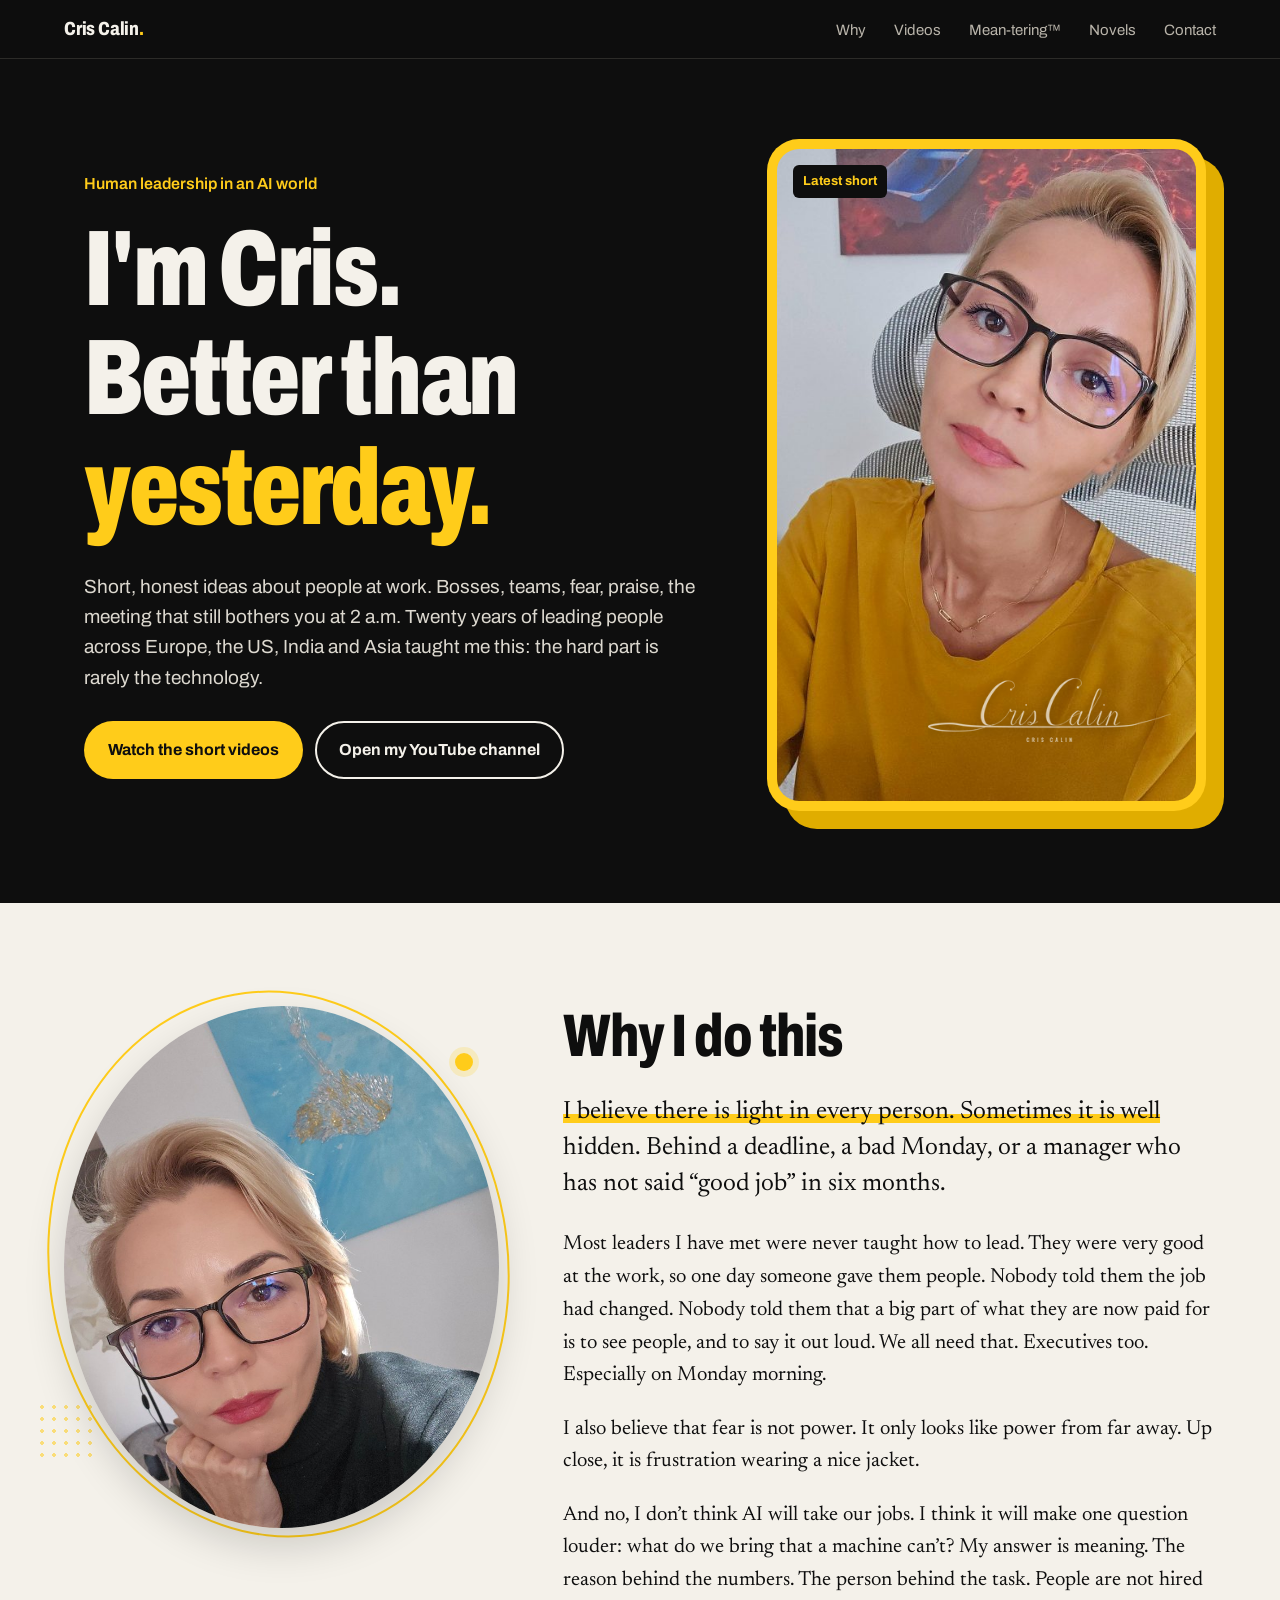
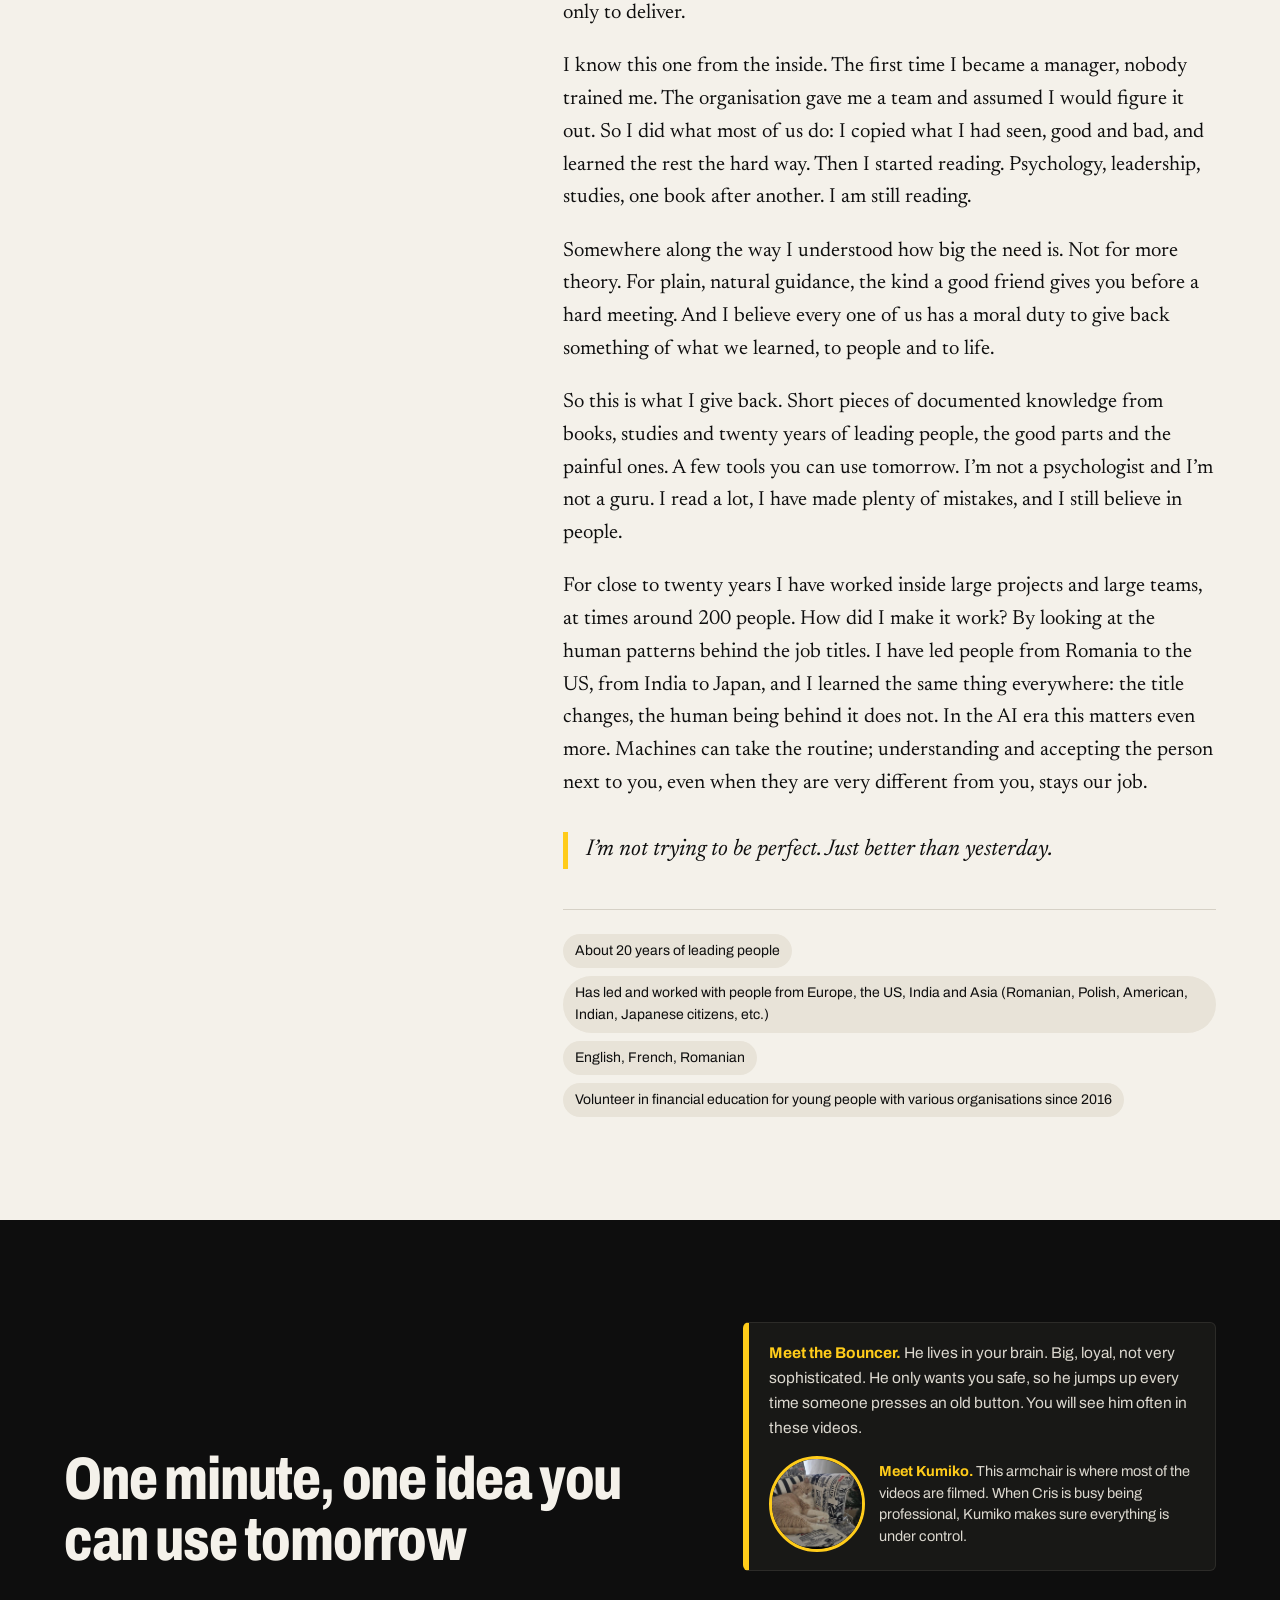
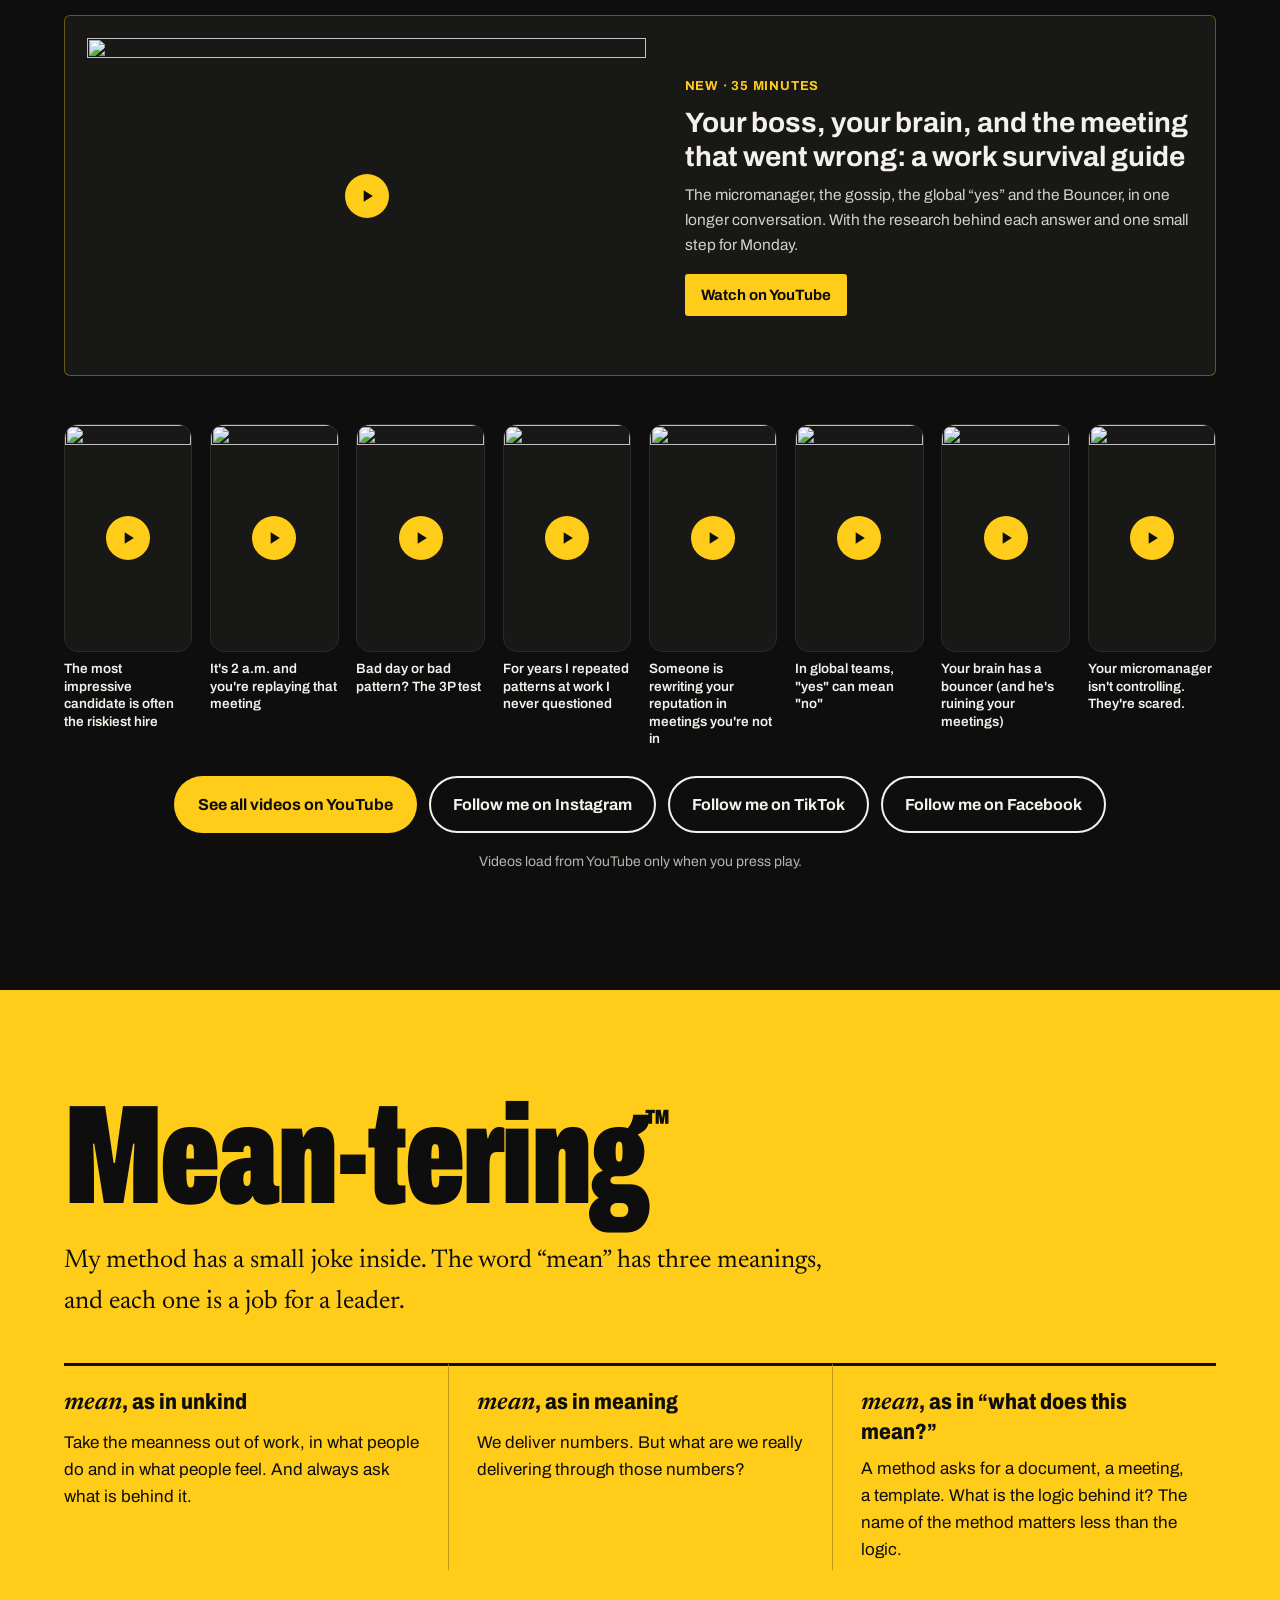
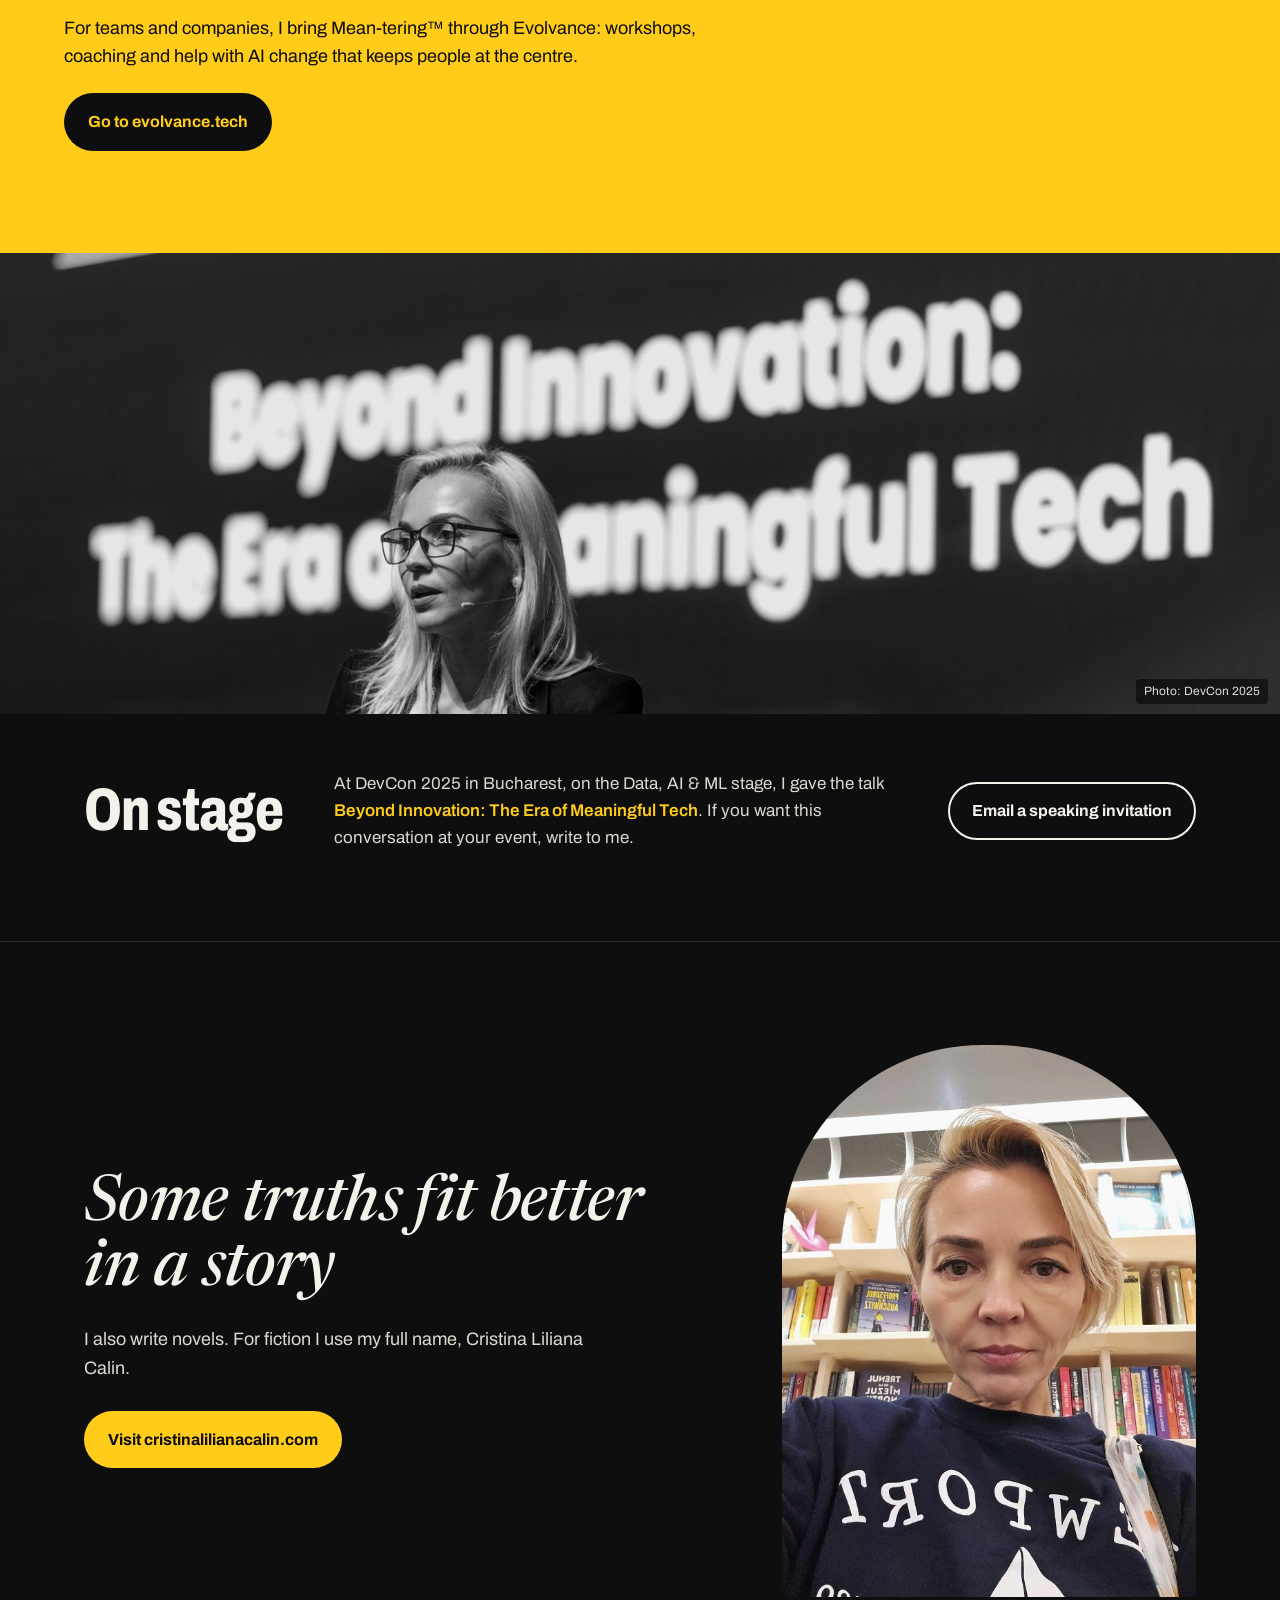
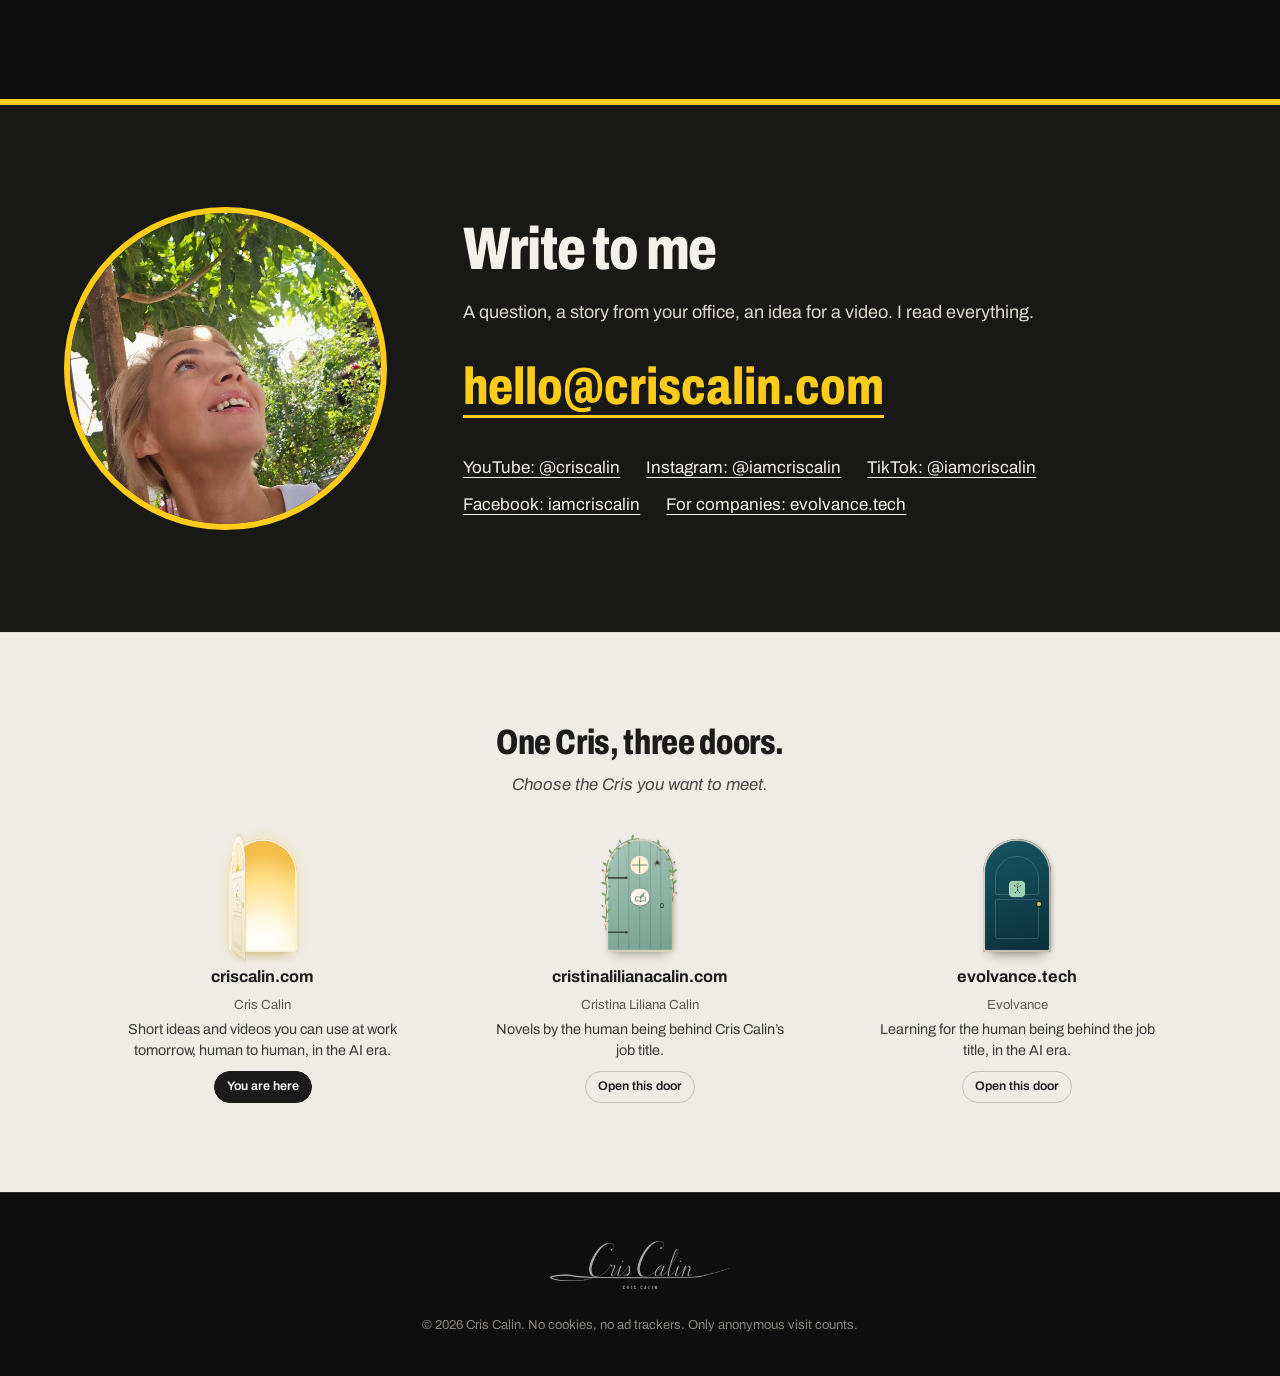
==== commit b5a4f955: "Feature LUNG 1 (long video) above the shorts; cache-bust to 20261126a Requested by the Brand project" ====
--- a/index.html
+++ b/index.html
@@ -26,7 +26,7 @@
 <link rel="preconnect" href="https://fonts.googleapis.com">
 <link rel="preconnect" href="https://fonts.gstatic.com" crossorigin>
 <link href="https://fonts.googleapis.com/css2?family=Archivo:wdth,wght@62..125,400..900&family=Newsreader:ital,opsz,wght@0,6..72,400..600;1,6..72,400..500&display=swap" rel="stylesheet">
-<link rel="stylesheet" href="style.css?v=20261124c">
+<link rel="stylesheet" href="style.css?v=20261126a">
 <link rel="preload" as="image" href="img/yellow-glasses-800.jpg">
 
 <script type="application/ld+json">
@@ -153,6 +153,17 @@
       </aside>
     </div>
 
+    <!-- FEATURED LONG VIDEO (LUNG 1, published 26.11.2026). Static, not driven by videos.json. -->
+    <a class="feature-long" href="https://youtu.be/rV7aQD1UTNQ" rel="noopener">
+      <span class="short-thumb feature-thumb"><img src="https://i.ytimg.com/vi/rV7aQD1UTNQ/hqdefault.jpg" alt="" loading="lazy" width="480" height="360"></span>
+      <span class="feature-text">
+        <span class="feature-tag">New &middot; 35 minutes</span>
+        <strong class="feature-title">Your boss, your brain, and the meeting that went wrong: a work survival guide</strong>
+        <span class="feature-desc">The micromanager, the gossip, the global &ldquo;yes&rdquo; and the Bouncer, in one longer conversation. With the research behind each answer and one small step for Monday.</span>
+        <span class="feature-cta">Watch on YouTube</span>
+      </span>
+    </a>
+
     <ul class="shorts" id="shorts">
       <!-- Static fallback (works without JavaScript). script.js replaces it with videos.json, refreshed daily. -->
       <li><a class="short-link" href="https://www.youtube.com/shorts/1nL8qBBYz5o"><img src="https://i.ytimg.com/vi/1nL8qBBYz5o/hqdefault.jpg" alt="" loading="lazy" width="480" height="360"><span>The most impressive candidate is often the riskiest hire</span></a></li>
@@ -263,6 +274,6 @@
   <p class="small">© 2026 Cris Calin. No cookies, no ad trackers. Only anonymous visit counts.</p>
 </footer>
 
-<script src="script.js?v=20261124c" defer></script>
+<script src="script.js?v=20261126a" defer></script>
 </body>
 </html>
--- a/style.css
+++ b/style.css
@@ -328,3 +328,14 @@
 .door-here{display:none}
 .door a{gap:12px}
 .doors-row{margin-top:clamp(24px,3.5vw,40px)}
+
+/* Featured long video */
+.feature-long{display:grid;grid-template-columns:minmax(0,1.1fr) 1fr;gap:clamp(18px,3vw,40px);align-items:center;margin:0 0 48px;padding:clamp(14px,2vw,22px);border:1px solid rgba(255,204,26,.35);border-radius:6px;color:inherit;text-decoration:none;background:var(--k2)}
+.feature-long:hover{border-color:var(--y)}
+.feature-thumb img{width:100%;height:auto;aspect-ratio:16/9;object-fit:cover;display:block}
+.feature-text{display:flex;flex-direction:column;gap:10px}
+.feature-tag{color:var(--y);font-size:13px;font-weight:700;letter-spacing:.06em;text-transform:uppercase}
+.feature-title{font-size:clamp(20px,2.2vw,28px);line-height:1.2}
+.feature-desc{font-size:15.5px;opacity:.85}
+.feature-cta{align-self:flex-start;margin-top:6px;padding:9px 16px;background:var(--y);color:var(--k);font-weight:700;border-radius:3px;font-size:15px}
+@media (max-width:720px){.feature-long{grid-template-columns:1fr}}
